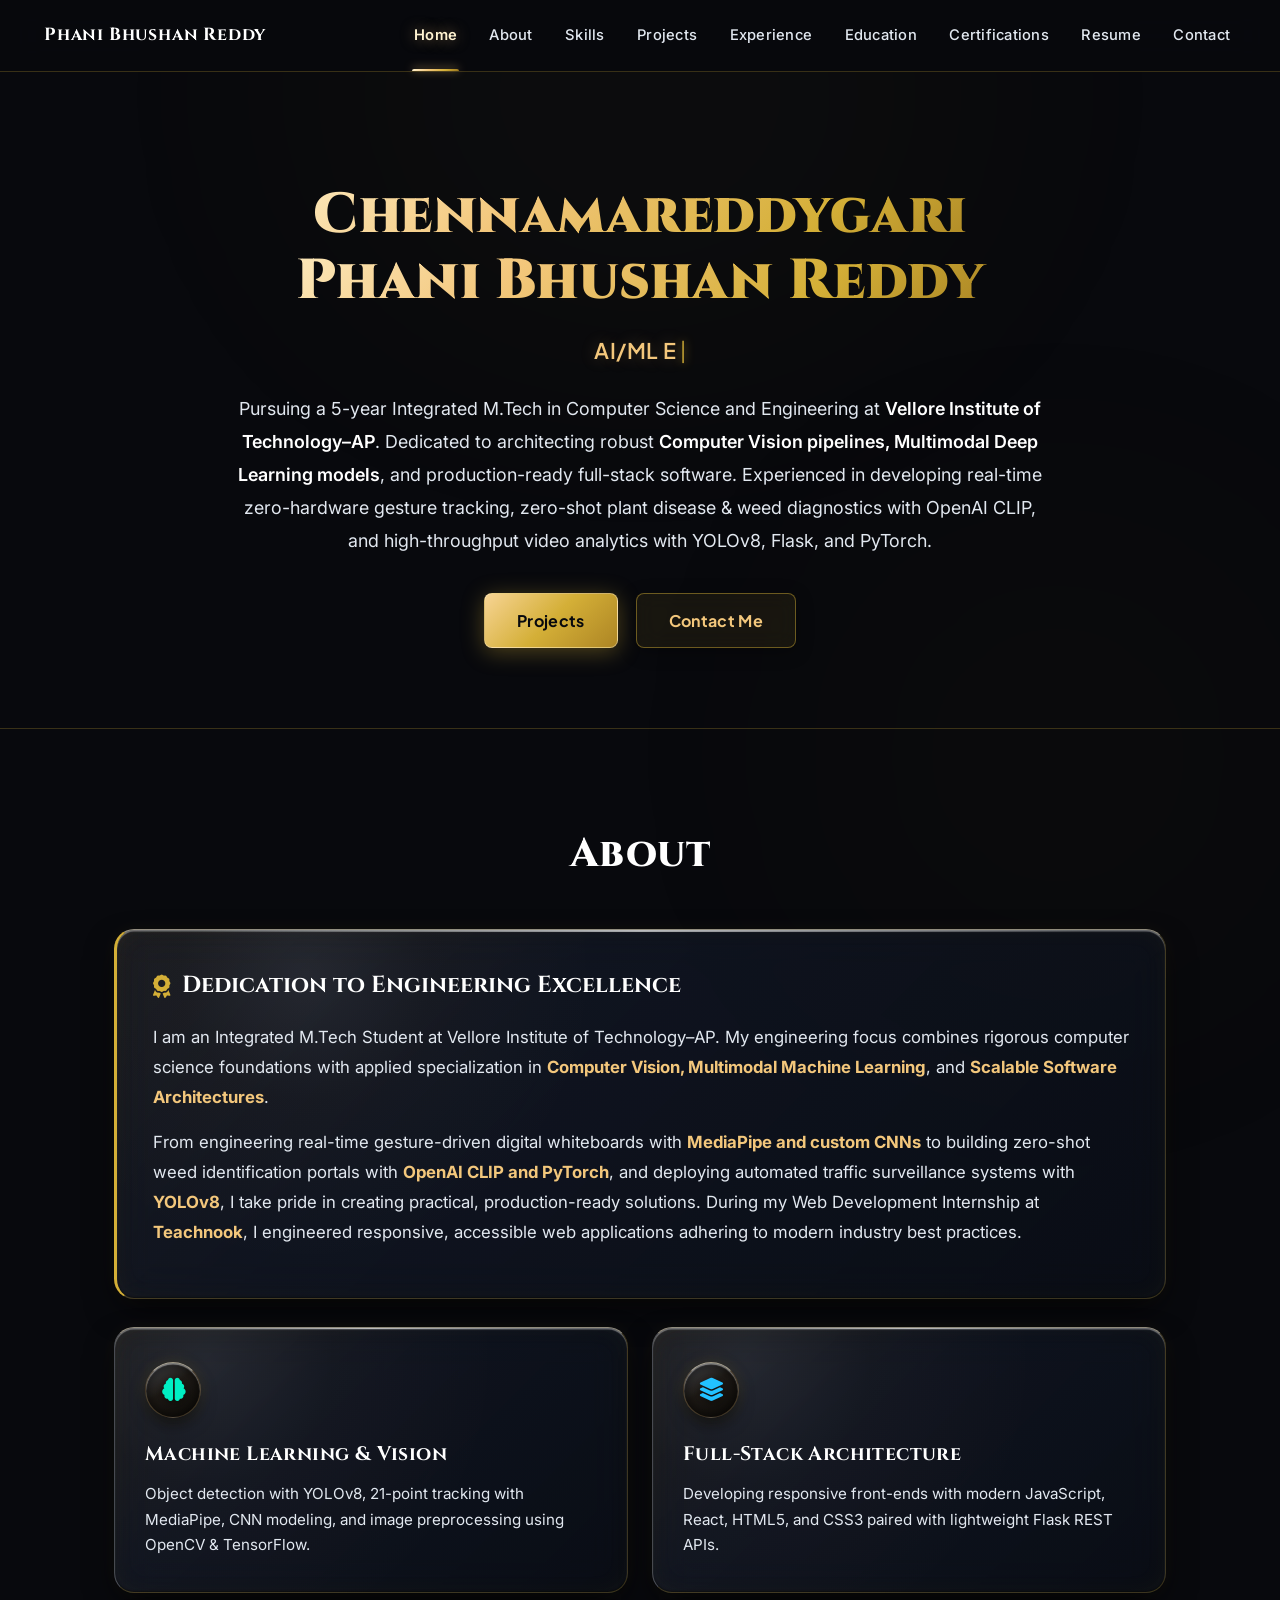
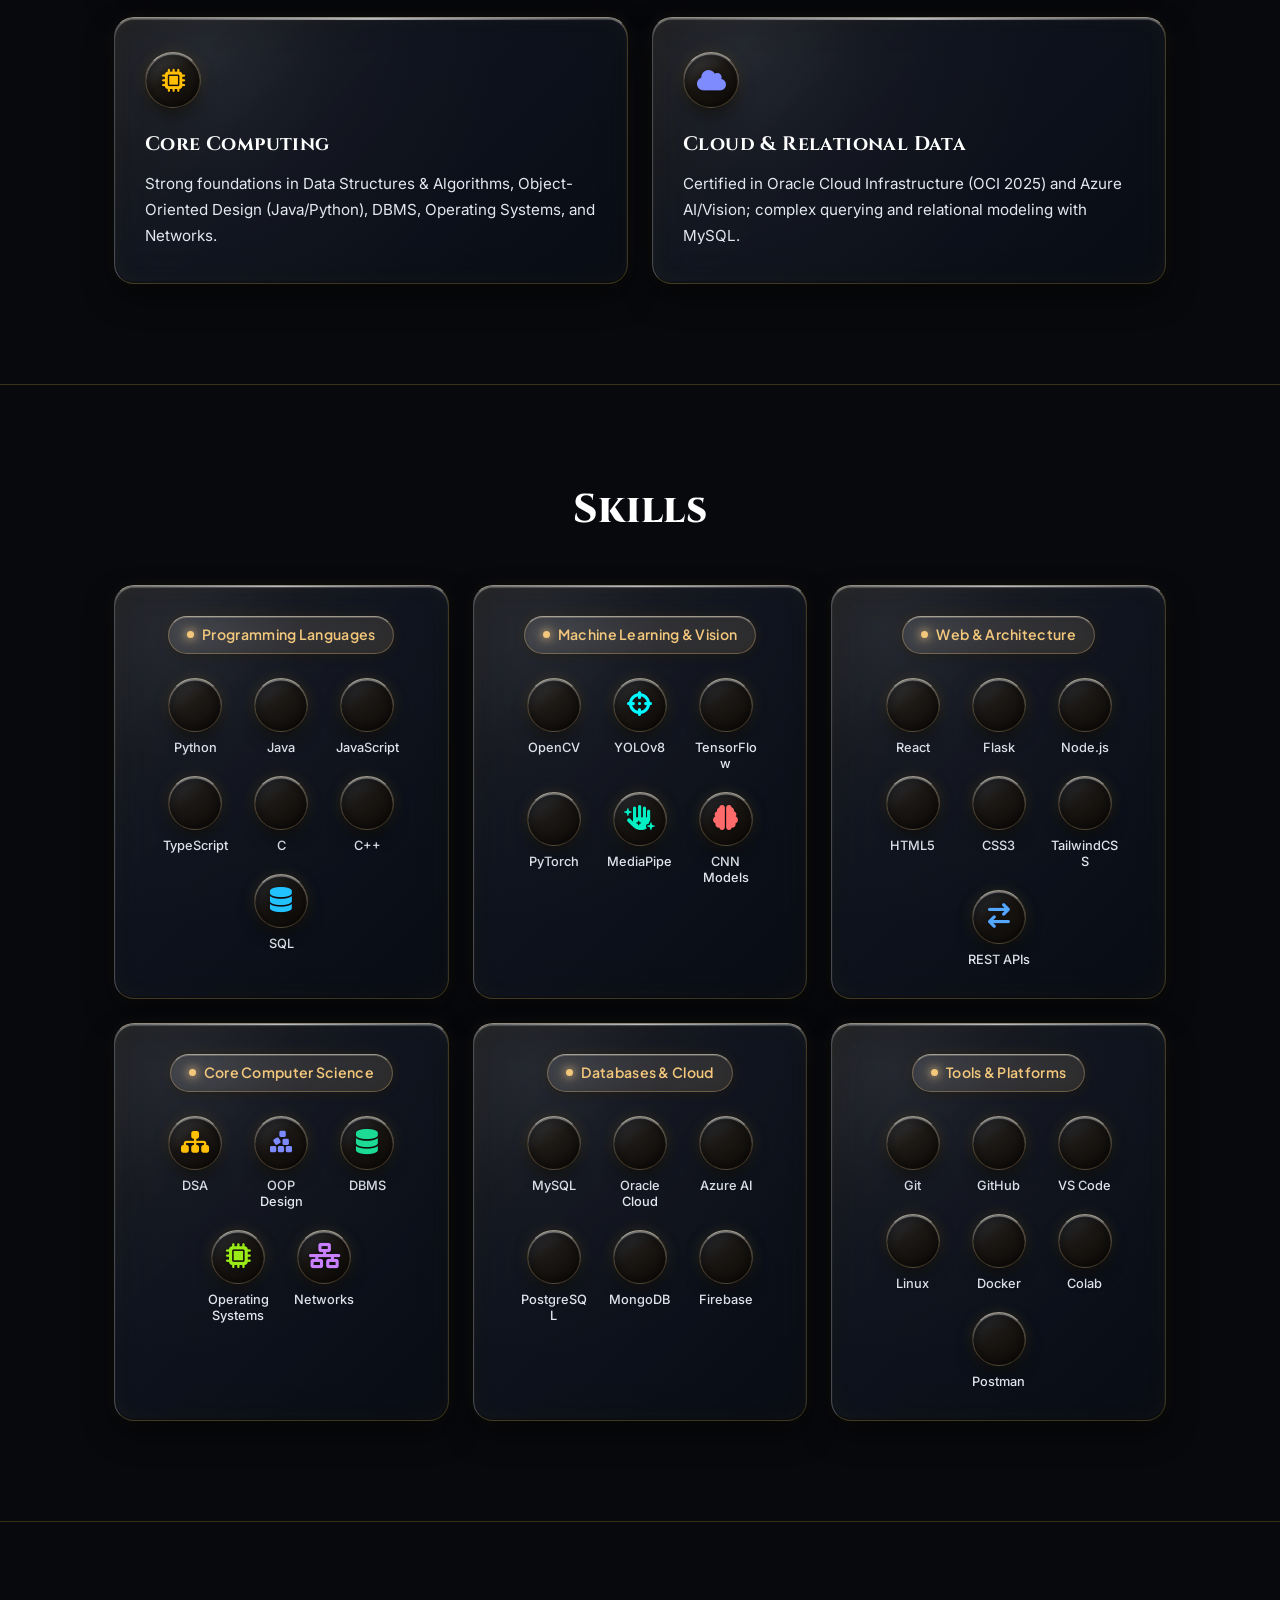
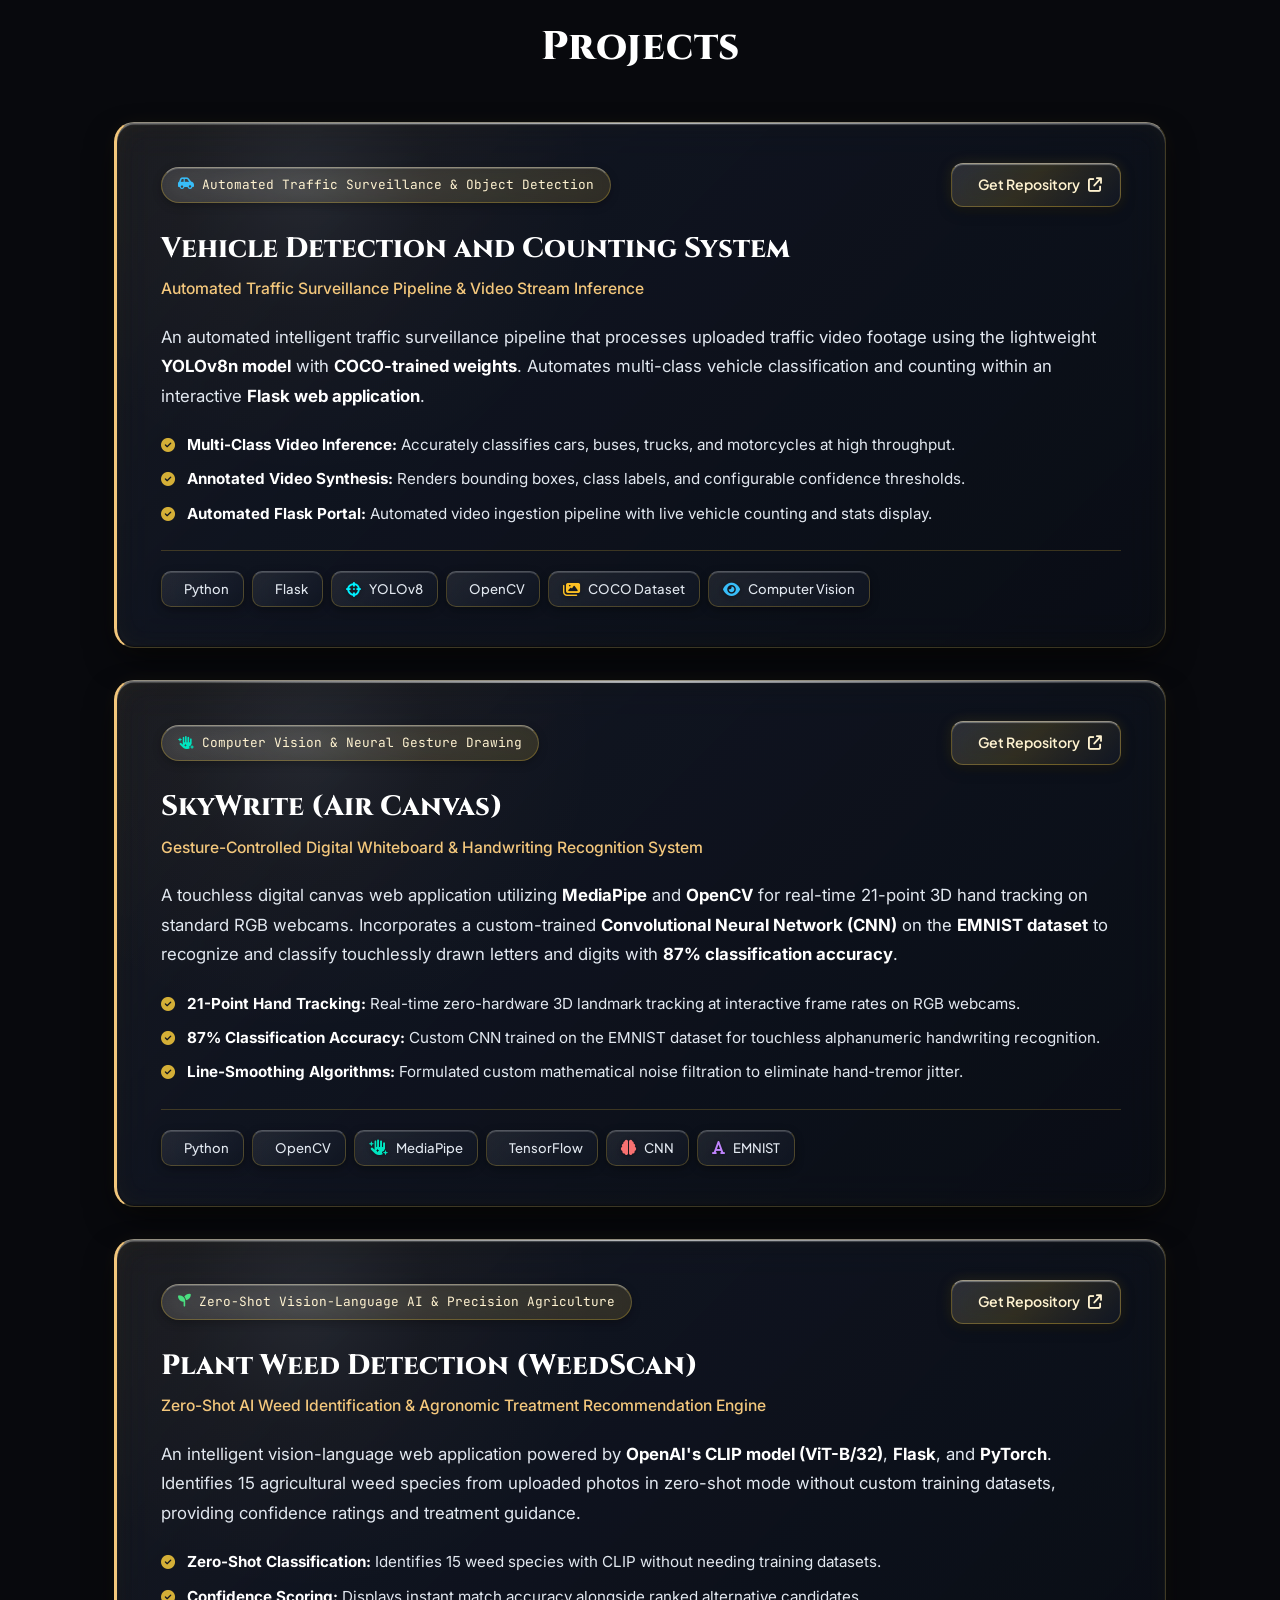
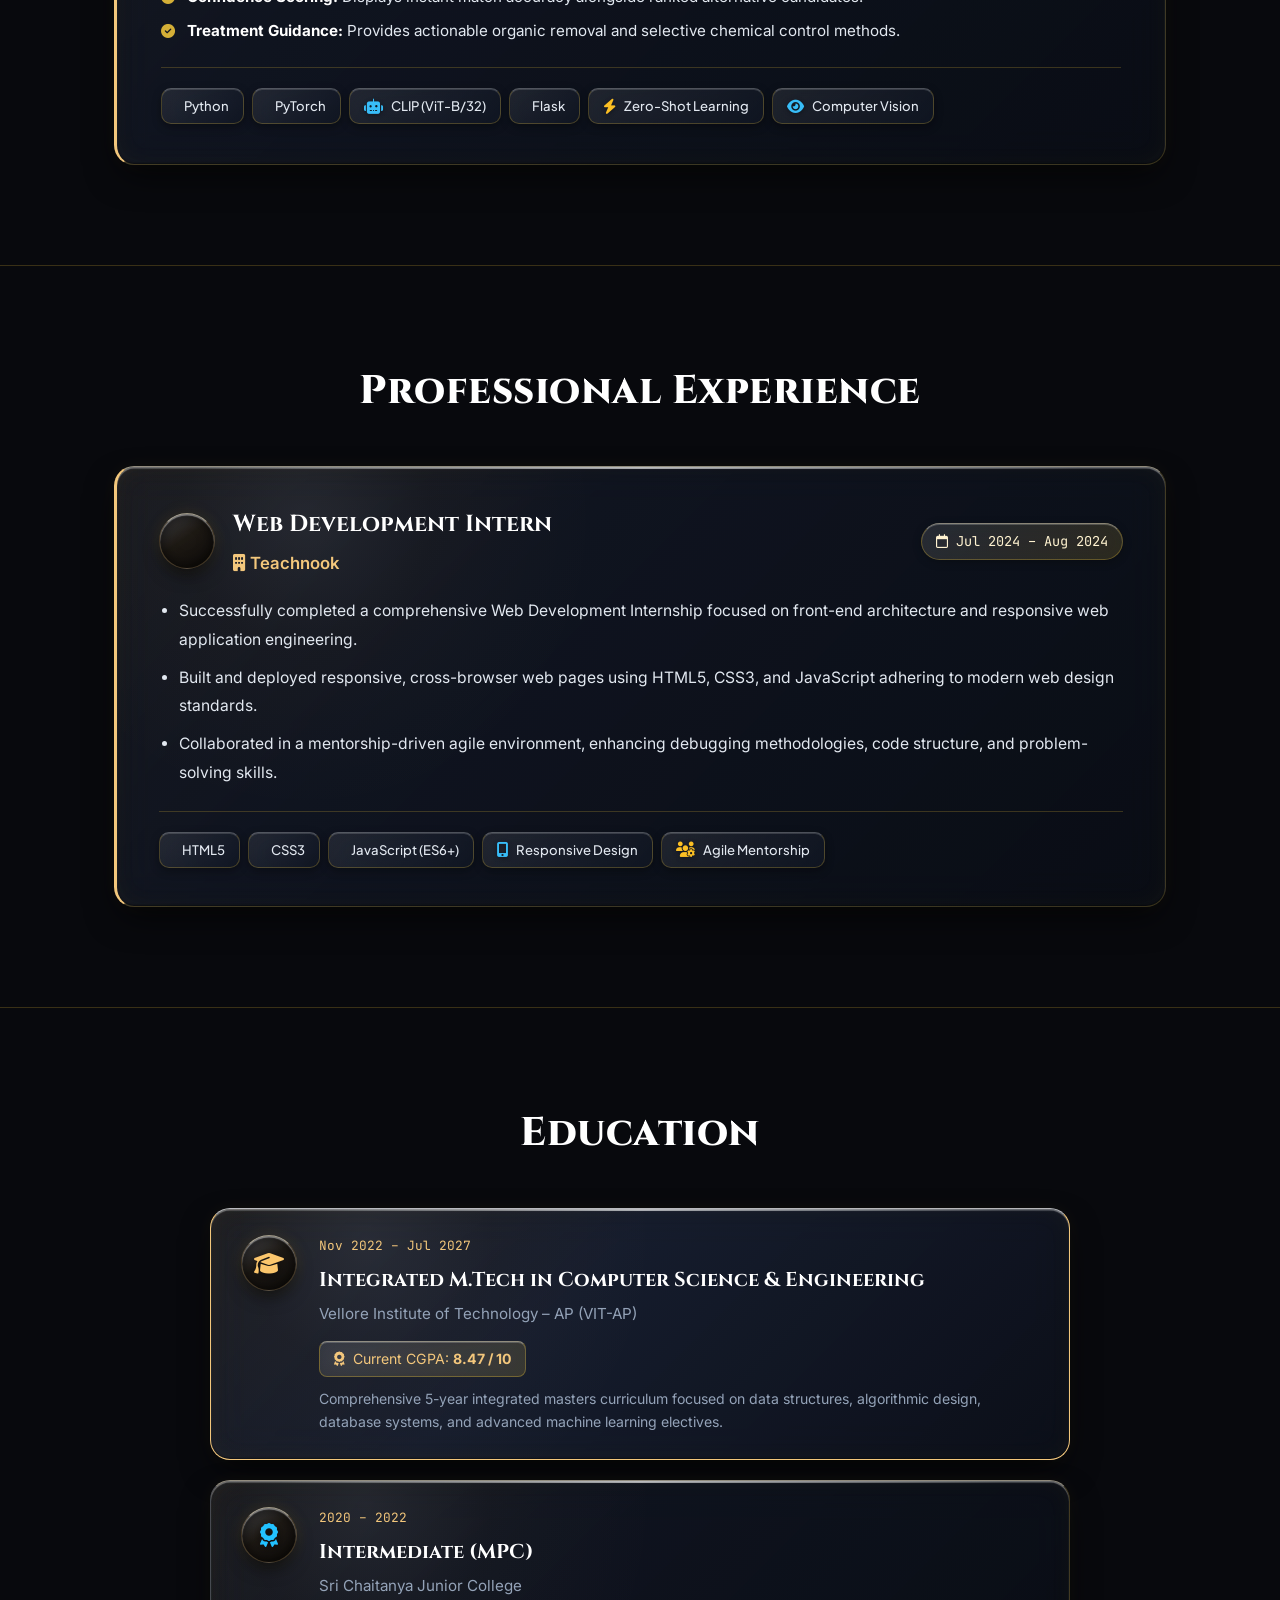
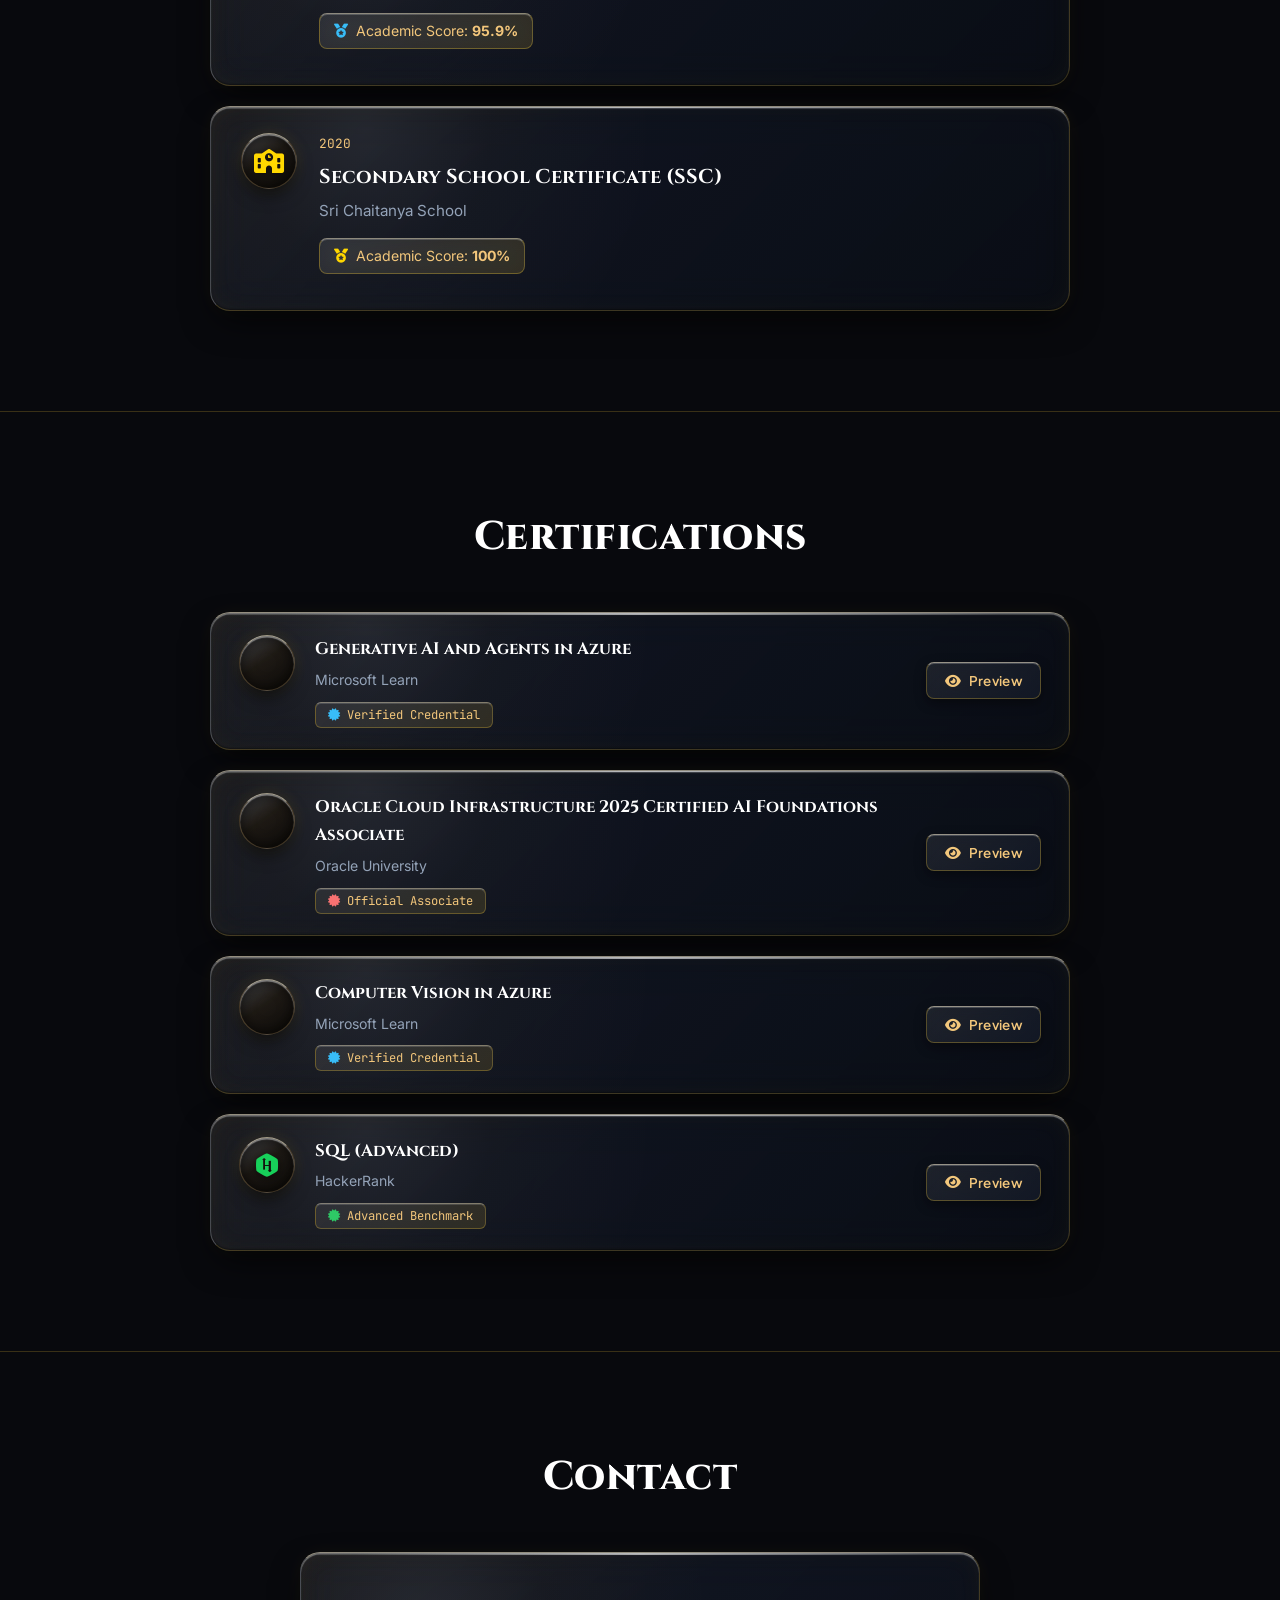
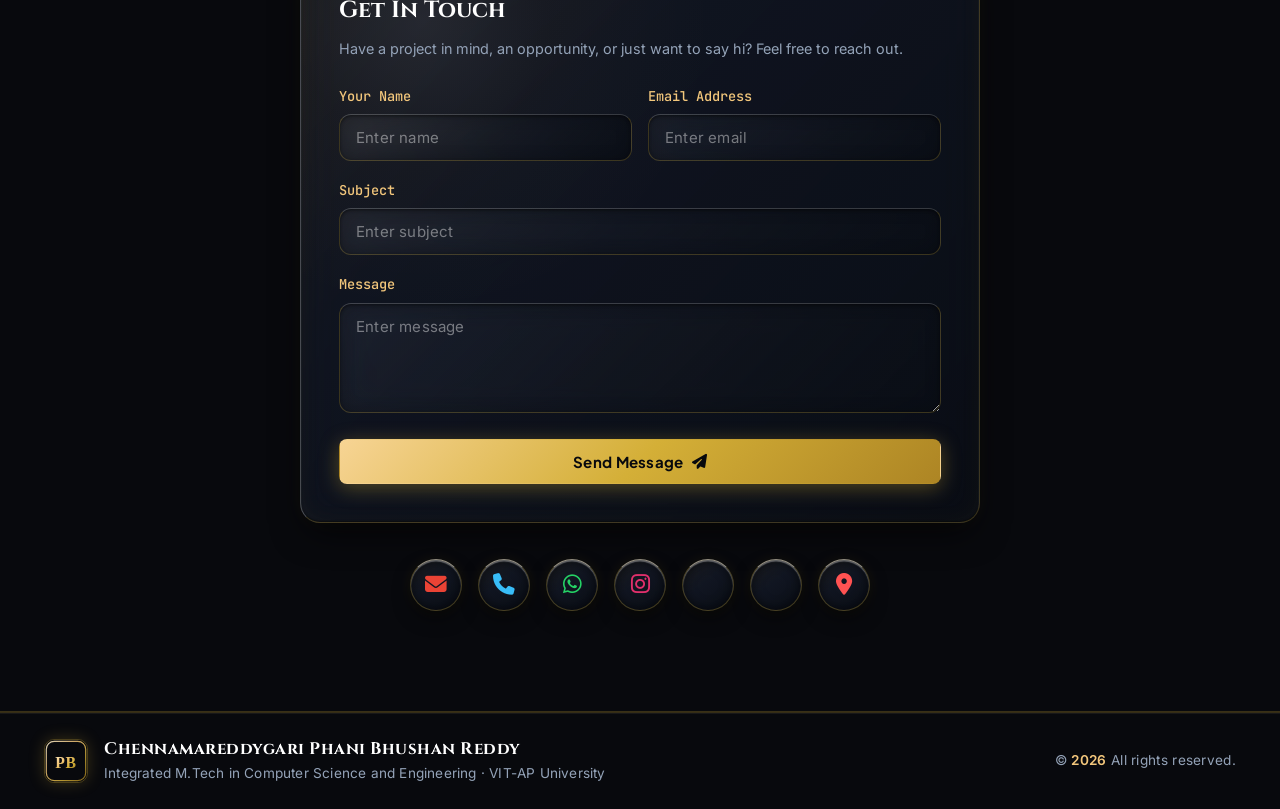
==== index.html @ e284ba4c "perf & polish: streamline Apple liquid glass architecture, instant retina resume preview, and univer" ====
<!DOCTYPE html>
<html lang="en">
<head>
  <meta charset="UTF-8" />
  <meta name="viewport" content="width=device-width, initial-scale=1.0, viewport-fit=cover" />
  <title>Chennamareddygari Phani Bhushan Reddy | Software Engineering & Computer Vision</title>
  <meta name="description" content="Official Portfolio of Chennamareddygari Phani Bhushan Reddy — Integrated M.Tech Computer Science and Engineering Student at VIT-AP University. Specializing in Computer Vision, Machine Learning, and Scalable Systems." />
  <meta name="author" content="Chennamareddygari Phani Bhushan Reddy" />

  <link rel="icon" type="image/svg+xml" href="assets/favicon.svg" />

  <!-- Fast Preconnections & Optimized Executive Typography -->
  <link rel="preconnect" href="https://fonts.googleapis.com" />
  <link rel="preconnect" href="https://fonts.gstatic.com" crossorigin />
  <link rel="preconnect" href="https://cdnjs.cloudflare.com" crossorigin />
  <link rel="preconnect" href="https://cdn.jsdelivr.net" crossorigin />
  <link href="https://fonts.googleapis.com/css2?family=Cinzel:wght@700;800;900&family=Inter:wght@400;500;600&family=JetBrains+Mono:wght@400;500;600&family=Plus+Jakarta+Sans:wght@500;600;700&display=swap" rel="stylesheet" />

  <link rel="stylesheet" href="https://cdnjs.cloudflare.com/ajax/libs/font-awesome/6.5.1/css/all.min.css" />
  <link rel="stylesheet" type="text/css" href="https://cdn.jsdelivr.net/gh/devicons/devicon@latest/devicon.min.css" />
  <link rel="stylesheet" href="style.css?v=9.0" />
</head>
<body>

  <!-- Static Soft Ambient Lighting -->
  <div class="ambient-glow-gold glow-top"></div>
  <div class="ambient-glow-gold glow-mid"></div>

  <!-- Cursor Interactive FX System (Single-Click, Double-Click, Right-Click) -->
  <div class="cursor-effects-container" id="cursorEffectsContainer" aria-hidden="true"></div>

  <!-- Luxury Right-Click Quick Navigation Menu -->
  <div class="luxury-context-menu" id="luxuryContextMenu" aria-hidden="true">
    <div class="ctx-list">
      <button class="ctx-item" data-action="resume">View Resume</button>
      <button class="ctx-item" data-action="projects">Projects</button>
      <button class="ctx-item" data-action="contact">Get in Touch</button>
      <button class="ctx-item" data-action="email">Copy Email</button>
      <div class="ctx-divider"></div>
      <button class="ctx-item" data-action="github">GitHub Profile</button>
      <button class="ctx-item" data-action="linkedin">LinkedIn Profile</button>
      <div class="ctx-divider"></div>
      <button class="ctx-item" data-action="top">Back to Top</button>
    </div>
  </div>

  <!-- Mobile Navigation Backdrop Overlay -->
  <div class="nav-drawer-backdrop" id="nav-backdrop"></div>

  <!-- NAVIGATION -->
  <header class="navbar" id="navbar">
    <div class="nav-container">
      <a href="#hero" class="brand-crest">
        <span class="crest-name">Phani Bhushan Reddy</span>
      </a>

      <nav class="nav-menu" id="nav-menu" aria-label="Main Navigation">
        <div class="nav-items-wrapper">
          <a href="#hero" class="nav-item active">
            <i class="fa-solid fa-house-chimney nav-icon"></i>
            <span class="nav-label">Home</span>
          </a>
          <a href="#about" class="nav-item">
            <i class="fa-solid fa-user-tie nav-icon"></i>
            <span class="nav-label">About</span>
          </a>
          <a href="#skills" class="nav-item">
            <i class="fa-solid fa-microchip nav-icon"></i>
            <span class="nav-label">Skills</span>
          </a>
          <a href="#projects" class="nav-item">
            <i class="fa-solid fa-laptop-code nav-icon"></i>
            <span class="nav-label">Projects</span>
          </a>
          <a href="#experience" class="nav-item">
            <i class="fa-solid fa-briefcase nav-icon"></i>
            <span class="nav-label">Experience</span>
          </a>
          <a href="#education" class="nav-item">
            <i class="fa-solid fa-graduation-cap nav-icon"></i>
            <span class="nav-label">Education</span>
          </a>
          <a href="#certifications" class="nav-item">
            <i class="fa-solid fa-award nav-icon"></i>
            <span class="nav-label">Certifications</span>
          </a>
          <a href="javascript:void(0)" onclick="openResumeModal()" class="nav-item">
            <i class="fa-solid fa-file-pdf nav-icon"></i>
            <span class="nav-label">Resume</span>
          </a>
          <a href="#contact" class="nav-item">
            <i class="fa-solid fa-paper-plane nav-icon"></i>
            <span class="nav-label">Contact</span>
          </a>
        </div>
      </nav>

      <div class="nav-actions">
        <button class="mobile-toggle" id="mobile-toggle" aria-label="Toggle Navigation">
          <span></span>
          <span></span>
          <span></span>
        </button>
      </div>
    </div>
  </header>

  <main>
    <!-- HERO SECTION -->
    <section id="hero" class="hero-section">
      <div class="container hero-content">

        <h1 class="hero-title">
          <span class="name-line">Chennamareddygari</span>
          <span class="name-line">Phani Bhushan Reddy</span>
        </h1>

        <p class="hero-executive-title" aria-label="Full Stack Developer, AI/ML Engineer, Software Developer, Computer Vision Specialist">
          <span class="typewriter-text" id="typewriterText">Full Stack Developer</span><span class="typewriter-cursor" aria-hidden="true">|</span>
        </p>

        <p class="hero-narrative">
          Pursuing a 5-year Integrated M.Tech in Computer Science and Engineering at <strong>Vellore Institute of Technology–AP</strong>. Dedicated to architecting robust <strong>Computer Vision pipelines, Multimodal Deep Learning models</strong>, and production-ready full-stack software. Experienced in developing real-time zero-hardware gesture tracking, zero-shot plant disease & weed diagnostics with OpenAI CLIP, and high-throughput video analytics with YOLOv8, Flask, and PyTorch.
        </p>

        <div class="hero-action-buttons">
          <a href="#projects" class="btn hero-cta-btn btn-gold">Projects</a>
          <a href="#contact" class="btn hero-cta-btn btn-gold-outline">Contact Me</a>
        </div>

      </div>
    </section>

    <!-- ABOUT SECTION -->
    <section id="about" class="section">
      <div class="container">
        
        <div class="section-heading-group">
          <h2 class="section-main-title">About</h2>
        </div>

        <div class="about-grid-layout">
          <div class="about-lead-card luxury-card">
            <h3 class="card-inner-title"><i class="fa-solid fa-award" style="color: var(--gold-primary);"></i> Dedication to Engineering Excellence</h3>
            <p class="about-paragraph">
              I am an Integrated M.Tech Student at Vellore Institute of Technology–AP. My engineering focus combines rigorous computer science foundations with applied specialization in <strong>Computer Vision, Multimodal Machine Learning</strong>, and <strong>Scalable Software Architectures</strong>.
            </p>
            <p class="about-paragraph">
              From engineering real-time gesture-driven digital whiteboards with <strong>MediaPipe and custom CNNs</strong> to building zero-shot weed identification portals with <strong>OpenAI CLIP and PyTorch</strong>, and deploying automated traffic surveillance systems with <strong>YOLOv8</strong>, I take pride in creating practical, production-ready solutions. During my Web Development Internship at <strong>Teachnook</strong>, I engineered responsive, accessible web applications adhering to modern industry best practices.
            </p>
          </div>

          <div class="capabilities-quad-grid">
            <div class="cap-box luxury-card">
              <div class="cap-icon-gold"><i class="fa-solid fa-brain" style="color: #00e5c0;"></i></div>
              <h4>Machine Learning & Vision</h4>
              <p>Object detection with YOLOv8, 21-point tracking with MediaPipe, CNN modeling, and image preprocessing using OpenCV & TensorFlow.</p>
            </div>

            <div class="cap-box luxury-card">
              <div class="cap-icon-gold"><i class="fa-solid fa-layer-group" style="color: #38bdf8;"></i></div>
              <h4>Full-Stack Architecture</h4>
              <p>Developing responsive front-ends with modern JavaScript, React, HTML5, and CSS3 paired with lightweight Flask REST APIs.</p>
            </div>

            <div class="cap-box luxury-card">
              <div class="cap-icon-gold"><i class="fa-solid fa-microchip" style="color: #fbbf24;"></i></div>
              <h4>Core Computing</h4>
              <p>Strong foundations in Data Structures & Algorithms, Object-Oriented Design (Java/Python), DBMS, Operating Systems, and Networks.</p>
            </div>

            <div class="cap-box luxury-card">
              <div class="cap-icon-gold"><i class="fa-solid fa-cloud" style="color: #818cf8;"></i></div>
              <h4>Cloud & Relational Data</h4>
              <p>Certified in Oracle Cloud Infrastructure (OCI 2025) and Azure AI/Vision; complex querying and relational modeling with MySQL.</p>
            </div>
          </div>
        </div>

      </div>
    </section>

    <!-- TECHNICAL ARSENAL / SKILLS -->
    <section id="skills" class="section">
      <div class="container">
        
        <div class="section-heading-group">
          <h2 class="section-main-title">Skills</h2>
        </div>

        <div class="arsenal-grid">
          
          <!-- CATEGORY 1: Programming Languages -->
          <div class="arsenal-card luxury-card">
            <div class="arsenal-category-pill">
              <span class="category-status-dot"></span>
              <span>Programming Languages</span>
            </div>
            <div class="skills-bubble-grid">
              <div class="skill-disc-item">
                <div class="skill-icon-bubble">
                  <i class="devicon-python-plain colored"></i>
                </div>
                <span class="skill-label">Python</span>
              </div>
              <div class="skill-disc-item">
                <div class="skill-icon-bubble">
                  <i class="devicon-java-plain colored"></i>
                </div>
                <span class="skill-label">Java</span>
              </div>
              <div class="skill-disc-item">
                <div class="skill-icon-bubble">
                  <i class="devicon-javascript-plain colored"></i>
                </div>
                <span class="skill-label">JavaScript</span>
              </div>
              <div class="skill-disc-item">
                <div class="skill-icon-bubble">
                  <i class="devicon-typescript-plain colored"></i>
                </div>
                <span class="skill-label">TypeScript</span>
              </div>
              <div class="skill-disc-item">
                <div class="skill-icon-bubble">
                  <i class="devicon-c-plain colored"></i>
                </div>
                <span class="skill-label">C</span>
              </div>
              <div class="skill-disc-item">
                <div class="skill-icon-bubble">
                  <i class="devicon-cplusplus-plain colored"></i>
                </div>
                <span class="skill-label">C++</span>
              </div>
              <div class="skill-disc-item">
                <div class="skill-icon-bubble">
                  <i class="fa-solid fa-database" style="color: #38bdf8;"></i>
                </div>
                <span class="skill-label">SQL</span>
              </div>
            </div>
          </div>

          <!-- CATEGORY 2: Machine Learning & Vision -->
          <div class="arsenal-card luxury-card">
            <div class="arsenal-category-pill">
              <span class="category-status-dot"></span>
              <span>Machine Learning & Vision</span>
            </div>
            <div class="skills-bubble-grid">
              <div class="skill-disc-item">
                <div class="skill-icon-bubble">
                  <i class="devicon-opencv-plain colored"></i>
                </div>
                <span class="skill-label">OpenCV</span>
              </div>
              <div class="skill-disc-item">
                <div class="skill-icon-bubble">
                  <i class="fa-solid fa-crosshairs" style="color: #00f0ff;"></i>
                </div>
                <span class="skill-label">YOLOv8</span>
              </div>
              <div class="skill-disc-item">
                <div class="skill-icon-bubble">
                  <i class="devicon-tensorflow-original colored"></i>
                </div>
                <span class="skill-label">TensorFlow</span>
              </div>
              <div class="skill-disc-item">
                <div class="skill-icon-bubble">
                  <i class="devicon-pytorch-original colored"></i>
                </div>
                <span class="skill-label">PyTorch</span>
              </div>
              <div class="skill-disc-item">
                <div class="skill-icon-bubble">
                  <i class="fa-solid fa-hand-sparkles" style="color: #00e5c0;"></i>
                </div>
                <span class="skill-label">MediaPipe</span>
              </div>
              <div class="skill-disc-item">
                <div class="skill-icon-bubble">
                  <i class="fa-solid fa-brain" style="color: #f87171;"></i>
                </div>
                <span class="skill-label">CNN Models</span>
              </div>
            </div>
          </div>

          <!-- CATEGORY 3: Web & Architecture -->
          <div class="arsenal-card luxury-card">
            <div class="arsenal-category-pill">
              <span class="category-status-dot"></span>
              <span>Web & Architecture</span>
            </div>
            <div class="skills-bubble-grid">
              <div class="skill-disc-item">
                <div class="skill-icon-bubble">
                  <i class="devicon-react-original colored"></i>
                </div>
                <span class="skill-label">React</span>
              </div>
              <div class="skill-disc-item">
                <div class="skill-icon-bubble">
                  <i class="devicon-flask-original colored"></i>
                </div>
                <span class="skill-label">Flask</span>
              </div>
              <div class="skill-disc-item">
                <div class="skill-icon-bubble">
                  <i class="devicon-nodejs-plain colored"></i>
                </div>
                <span class="skill-label">Node.js</span>
              </div>
              <div class="skill-disc-item">
                <div class="skill-icon-bubble">
                  <i class="devicon-html5-plain colored"></i>
                </div>
                <span class="skill-label">HTML5</span>
              </div>
              <div class="skill-disc-item">
                <div class="skill-icon-bubble">
                  <i class="devicon-css3-plain colored"></i>
                </div>
                <span class="skill-label">CSS3</span>
              </div>
              <div class="skill-disc-item">
                <div class="skill-icon-bubble">
                  <i class="devicon-tailwindcss-plain colored"></i>
                </div>
                <span class="skill-label">TailwindCSS</span>
              </div>
              <div class="skill-disc-item">
                <div class="skill-icon-bubble">
                  <i class="fa-solid fa-arrow-right-arrow-left" style="color: #60a5fa;"></i>
                </div>
                <span class="skill-label">REST APIs</span>
              </div>
            </div>
          </div>

          <!-- CATEGORY 4: Core Computer Science -->
          <div class="arsenal-card luxury-card">
            <div class="arsenal-category-pill">
              <span class="category-status-dot"></span>
              <span>Core Computer Science</span>
            </div>
            <div class="skills-bubble-grid">
              <div class="skill-disc-item">
                <div class="skill-icon-bubble">
                  <i class="fa-solid fa-sitemap" style="color: #fbbf24;"></i>
                </div>
                <span class="skill-label">DSA</span>
              </div>
              <div class="skill-disc-item">
                <div class="skill-icon-bubble">
                  <i class="fa-solid fa-cubes-stacked" style="color: #818cf8;"></i>
                </div>
                <span class="skill-label">OOP Design</span>
              </div>
              <div class="skill-disc-item">
                <div class="skill-icon-bubble">
                  <i class="fa-solid fa-database" style="color: #34d399;"></i>
                </div>
                <span class="skill-label">DBMS</span>
              </div>
              <div class="skill-disc-item">
                <div class="skill-icon-bubble">
                  <i class="fa-solid fa-microchip" style="color: #a3e635;"></i>
                </div>
                <span class="skill-label">Operating Systems</span>
              </div>
              <div class="skill-disc-item">
                <div class="skill-icon-bubble">
                  <i class="fa-solid fa-network-wired" style="color: #c084fc;"></i>
                </div>
                <span class="skill-label">Networks</span>
              </div>
            </div>
          </div>

          <!-- CATEGORY 5: Databases & Cloud Infrastructure -->
          <div class="arsenal-card luxury-card">
            <div class="arsenal-category-pill">
              <span class="category-status-dot"></span>
              <span>Databases & Cloud</span>
            </div>
            <div class="skills-bubble-grid">
              <div class="skill-disc-item">
                <div class="skill-icon-bubble">
                  <i class="devicon-mysql-plain colored"></i>
                </div>
                <span class="skill-label">MySQL</span>
              </div>
              <div class="skill-disc-item">
                <div class="skill-icon-bubble">
                  <i class="devicon-oracle-original colored"></i>
                </div>
                <span class="skill-label">Oracle Cloud</span>
              </div>
              <div class="skill-disc-item">
                <div class="skill-icon-bubble">
                  <i class="devicon-azure-plain colored"></i>
                </div>
                <span class="skill-label">Azure AI</span>
              </div>
              <div class="skill-disc-item">
                <div class="skill-icon-bubble">
                  <i class="devicon-postgresql-plain colored"></i>
                </div>
                <span class="skill-label">PostgreSQL</span>
              </div>
              <div class="skill-disc-item">
                <div class="skill-icon-bubble">
                  <i class="devicon-mongodb-plain colored"></i>
                </div>
                <span class="skill-label">MongoDB</span>
              </div>
              <div class="skill-disc-item">
                <div class="skill-icon-bubble">
                  <i class="devicon-firebase-plain colored"></i>
                </div>
                <span class="skill-label">Firebase</span>
              </div>
            </div>
          </div>

          <!-- CATEGORY 6: Developer Tools & Platforms -->
          <div class="arsenal-card luxury-card">
            <div class="arsenal-category-pill">
              <span class="category-status-dot"></span>
              <span>Tools & Platforms</span>
            </div>
            <div class="skills-bubble-grid">
              <div class="skill-disc-item">
                <div class="skill-icon-bubble">
                  <i class="devicon-git-plain colored"></i>
                </div>
                <span class="skill-label">Git</span>
              </div>
              <div class="skill-disc-item">
                <div class="skill-icon-bubble">
                  <i class="devicon-github-original" style="color: #ffffff;"></i>
                </div>
                <span class="skill-label">GitHub</span>
              </div>
              <div class="skill-disc-item">
                <div class="skill-icon-bubble">
                  <i class="devicon-vscode-plain colored"></i>
                </div>
                <span class="skill-label">VS Code</span>
              </div>
              <div class="skill-disc-item">
                <div class="skill-icon-bubble">
                  <i class="devicon-linux-plain colored"></i>
                </div>
                <span class="skill-label">Linux</span>
              </div>
              <div class="skill-disc-item">
                <div class="skill-icon-bubble">
                  <i class="devicon-docker-plain colored"></i>
                </div>
                <span class="skill-label">Docker</span>
              </div>
              <div class="skill-disc-item">
                <div class="skill-icon-bubble">
                  <i class="devicon-googlecolab-plain colored"></i>
                </div>
                <span class="skill-label">Colab</span>
              </div>
              <div class="skill-disc-item">
                <div class="skill-icon-bubble">
                  <i class="devicon-postman-plain colored"></i>
                </div>
                <span class="skill-label">Postman</span>
              </div>
            </div>
          </div>

        </div>
      </div>
    </section>

    <!-- SELECTED WORKS / PROJECTS -->
    <section id="projects" class="section">
      <div class="container">
        
        <div class="section-heading-group">
          <h2 class="section-main-title">Projects</h2>
        </div>

        <div class="projects-vertical-stack">
          
          <!-- PROJECT 1: Vehicle Detection & Counting -->
          <article class="project-showcase-card luxury-card">
            <div class="project-top-meta">
              <span class="project-gold-badge">
                <i class="fa-solid fa-car-side" style="color: #38bdf8;"></i> Automated Traffic Surveillance & Object Detection
              </span>
              <a href="https://github.com/Phani424302/Vehicle-Detection-And-Count" target="_blank" rel="noopener noreferrer" class="gold-source-btn" title="Get Vehicle Detection Repository on GitHub">
                <i class="devicon-github-original" style="color: #ffffff;"></i>
                <span>Get Repository</span>
                <i class="fa-solid fa-arrow-up-right-from-square"></i>
              </a>
            </div>

            <h3 class="project-headline">Vehicle Detection and Counting System</h3>
            <p class="project-subheadline">Automated Traffic Surveillance Pipeline & Video Stream Inference</p>

            <p class="project-body-text">
              An automated intelligent traffic surveillance pipeline that processes uploaded traffic video footage using the lightweight <strong>YOLOv8n model</strong> with <strong>COCO-trained weights</strong>. Automates multi-class vehicle classification and counting within an interactive <strong>Flask web application</strong>.
            </p>

            <div class="project-highlights-grid">
              <div class="highlight-item">
                <i class="fa-solid fa-circle-check"></i>
                <span><strong>Multi-Class Video Inference:</strong> Accurately classifies cars, buses, trucks, and motorcycles at high throughput.</span>
              </div>
              <div class="highlight-item">
                <i class="fa-solid fa-circle-check"></i>
                <span><strong>Annotated Video Synthesis:</strong> Renders bounding boxes, class labels, and configurable confidence thresholds.</span>
              </div>
              <div class="highlight-item">
                <i class="fa-solid fa-circle-check"></i>
                <span><strong>Automated Flask Portal:</strong> Automated video ingestion pipeline with live vehicle counting and stats display.</span>
              </div>
            </div>

            <div class="project-stack-pills">
              <span class="gold-pill"><i class="devicon-python-plain colored"></i> Python</span>
              <span class="gold-pill"><i class="devicon-flask-original colored"></i> Flask</span>
              <span class="gold-pill"><i class="fa-solid fa-crosshairs" style="color: #00f0ff;"></i> YOLOv8</span>
              <span class="gold-pill"><i class="devicon-opencv-plain colored"></i> OpenCV</span>
              <span class="gold-pill"><i class="fa-solid fa-images" style="color: #fbbf24;"></i> COCO Dataset</span>
              <span class="gold-pill"><i class="fa-solid fa-eye" style="color: #38bdf8;"></i> Computer Vision</span>
            </div>
          </article>

          <!-- PROJECT 2: SkyWrite (Air Canvas) -->
          <article class="project-showcase-card luxury-card">
            <div class="project-top-meta">
              <span class="project-gold-badge">
                <i class="fa-solid fa-hand-sparkles" style="color: #00e5c0;"></i> Computer Vision & Neural Gesture Drawing
              </span>
              <a href="https://github.com/Phani424302/Sky-write" target="_blank" rel="noopener noreferrer" class="gold-source-btn" title="Get Sky-write Repository on GitHub">
                <i class="devicon-github-original" style="color: #ffffff;"></i>
                <span>Get Repository</span>
                <i class="fa-solid fa-arrow-up-right-from-square"></i>
              </a>
            </div>

            <h3 class="project-headline">SkyWrite (Air Canvas)</h3>
            <p class="project-subheadline">Gesture-Controlled Digital Whiteboard & Handwriting Recognition System</p>

            <p class="project-body-text">
              A touchless digital canvas web application utilizing <strong>MediaPipe</strong> and <strong>OpenCV</strong> for real-time 21-point 3D hand tracking on standard RGB webcams. Incorporates a custom-trained <strong>Convolutional Neural Network (CNN)</strong> on the <strong>EMNIST dataset</strong> to recognize and classify touchlessly drawn letters and digits with <strong>87% classification accuracy</strong>.
            </p>

            <div class="project-highlights-grid">
              <div class="highlight-item">
                <i class="fa-solid fa-circle-check"></i>
                <span><strong>21-Point Hand Tracking:</strong> Real-time zero-hardware 3D landmark tracking at interactive frame rates on RGB webcams.</span>
              </div>
              <div class="highlight-item">
                <i class="fa-solid fa-circle-check"></i>
                <span><strong>87% Classification Accuracy:</strong> Custom CNN trained on the EMNIST dataset for touchless alphanumeric handwriting recognition.</span>
              </div>
              <div class="highlight-item">
                <i class="fa-solid fa-circle-check"></i>
                <span><strong>Line-Smoothing Algorithms:</strong> Formulated custom mathematical noise filtration to eliminate hand-tremor jitter.</span>
              </div>
            </div>

            <div class="project-stack-pills">
              <span class="gold-pill"><i class="devicon-python-plain colored"></i> Python</span>
              <span class="gold-pill"><i class="devicon-opencv-plain colored"></i> OpenCV</span>
              <span class="gold-pill"><i class="fa-solid fa-hand-sparkles" style="color: #00e5c0;"></i> MediaPipe</span>
              <span class="gold-pill"><i class="devicon-tensorflow-original colored"></i> TensorFlow</span>
              <span class="gold-pill"><i class="fa-solid fa-brain" style="color: #f87171;"></i> CNN</span>
              <span class="gold-pill"><i class="fa-solid fa-font" style="color: #c084fc;"></i> EMNIST</span>
            </div>
          </article>

          <!-- PROJECT 3: Plant Weed Detection (WeedScan) -->
          <article class="project-showcase-card luxury-card">
            <div class="project-top-meta">
              <span class="project-gold-badge">
                <i class="fa-solid fa-seedling" style="color: #4ade80;"></i> Zero-Shot Vision-Language AI & Precision Agriculture
              </span>
              <a href="https://github.com/Phani424302/Plant-Weed-Detection" target="_blank" rel="noopener noreferrer" class="gold-source-btn" title="Get Plant Weed Detection Repository on GitHub">
                <i class="devicon-github-original" style="color: #ffffff;"></i>
                <span>Get Repository</span>
                <i class="fa-solid fa-arrow-up-right-from-square"></i>
              </a>
            </div>

            <h3 class="project-headline">Plant Weed Detection (WeedScan)</h3>
            <p class="project-subheadline">Zero-Shot AI Weed Identification & Agronomic Treatment Recommendation Engine</p>

            <p class="project-body-text">
              An intelligent vision-language web application powered by <strong>OpenAI's CLIP model (ViT-B/32)</strong>, <strong>Flask</strong>, and <strong>PyTorch</strong>. Identifies 15 agricultural weed species from uploaded photos in zero-shot mode without custom training datasets, providing confidence ratings and treatment guidance.
            </p>

            <div class="project-highlights-grid">
              <div class="highlight-item">
                <i class="fa-solid fa-circle-check"></i>
                <span><strong>Zero-Shot Classification:</strong> Identifies 15 weed species with CLIP without needing training datasets.</span>
              </div>
              <div class="highlight-item">
                <i class="fa-solid fa-circle-check"></i>
                <span><strong>Confidence Scoring:</strong> Displays instant match accuracy alongside ranked alternative candidates.</span>
              </div>
              <div class="highlight-item">
                <i class="fa-solid fa-circle-check"></i>
                <span><strong>Treatment Guidance:</strong> Provides actionable organic removal and selective chemical control methods.</span>
              </div>
            </div>

            <div class="project-stack-pills">
              <span class="gold-pill"><i class="devicon-python-plain colored"></i> Python</span>
              <span class="gold-pill"><i class="devicon-pytorch-original colored"></i> PyTorch</span>
              <span class="gold-pill"><i class="fa-solid fa-robot" style="color: #38bdf8;"></i> CLIP (ViT-B/32)</span>
              <span class="gold-pill"><i class="devicon-flask-original colored"></i> Flask</span>
              <span class="gold-pill"><i class="fa-solid fa-bolt" style="color: #fbbf24;"></i> Zero-Shot Learning</span>
              <span class="gold-pill"><i class="fa-solid fa-eye" style="color: #38bdf8;"></i> Computer Vision</span>
            </div>
          </article>

        </div>
      </div>
    </section>

    <!-- PROFESSIONAL EXPERIENCE -->
    <section id="experience" class="section">
      <div class="container">
        
        <div class="section-heading-group">
          <h2 class="section-main-title">Professional Experience</h2>
        </div>

        <div class="experience-showcase luxury-card">
          <div class="exp-title-row">
            <div class="exp-title-left">
              <div class="exp-badge-disc">
                <i class="devicon-html5-plain colored"></i>
              </div>
              <div>
                <h3 class="exp-role-title">Web Development Intern</h3>
                <p class="exp-org-name"><i class="fa-solid fa-building" style="color: var(--gold-light);"></i> Teachnook</p>
              </div>
            </div>
            <div class="exp-period-badge">
              <i class="fa-regular fa-calendar"></i>
              <span>Jul 2024 – Aug 2024</span>
            </div>
          </div>

          <ul class="exp-bullet-points">
            <li>Successfully completed a comprehensive Web Development Internship focused on front-end architecture and responsive web application engineering.</li>
            <li>Built and deployed responsive, cross-browser web pages using HTML5, CSS3, and JavaScript adhering to modern web design standards.</li>
            <li>Collaborated in a mentorship-driven agile environment, enhancing debugging methodologies, code structure, and problem-solving skills.</li>
          </ul>

          <div class="project-stack-pills">
            <span class="gold-pill"><i class="devicon-html5-plain colored"></i> HTML5</span>
            <span class="gold-pill"><i class="devicon-css3-plain colored"></i> CSS3</span>
            <span class="gold-pill"><i class="devicon-javascript-plain colored"></i> JavaScript (ES6+)</span>
            <span class="gold-pill"><i class="fa-solid fa-mobile-screen-button" style="color: #38bdf8;"></i> Responsive Design</span>
            <span class="gold-pill"><i class="fa-solid fa-users-gear" style="color: #fbbf24;"></i> Agile Mentorship</span>
          </div>
        </div>

      </div>
    </section>

    <!-- EDUCATION & CERTIFICATIONS -->
    <section id="education" class="section">
      <div class="container">
        
        <div class="section-heading-group">
          <h2 class="section-main-title">Education</h2>
        </div>

        <div class="diploma-stack">
          
          <div class="diploma-card luxury-card featured-diploma">
            <div class="diploma-badge-disc">
              <i class="fa-solid fa-graduation-cap" style="color: #f3c77c;"></i>
            </div>
            <div class="diploma-body">
              <span class="diploma-date">Nov 2022 – Jul 2027</span>
              <h3 class="diploma-degree">Integrated M.Tech in Computer Science & Engineering</h3>
              <p class="diploma-school">Vellore Institute of Technology – AP (VIT-AP)</p>
              <div class="gold-grade-seal">
                <i class="fa-solid fa-award" style="color: #f3c77c;"></i>
                <span>Current CGPA: <strong>8.47 / 10</strong></span>
              </div>
              <p class="diploma-note">Comprehensive 5-year integrated masters curriculum focused on data structures, algorithmic design, database systems, and advanced machine learning electives.</p>
            </div>
          </div>

          <div class="diploma-card luxury-card">
            <div class="diploma-badge-disc">
              <i class="fa-solid fa-award" style="color: #38bdf8;"></i>
            </div>
            <div class="diploma-body">
              <span class="diploma-date">2020 – 2022</span>
              <h3 class="diploma-degree">Intermediate (MPC)</h3>
              <p class="diploma-school">Sri Chaitanya Junior College</p>
              <div class="gold-grade-seal">
                <i class="fa-solid fa-medal" style="color: #38bdf8;"></i>
                <span>Academic Score: <strong>95.9%</strong></span>
              </div>
            </div>
          </div>

          <div class="diploma-card luxury-card">
            <div class="diploma-badge-disc">
              <i class="fa-solid fa-school" style="color: #ffd700;"></i>
            </div>
            <div class="diploma-body">
              <span class="diploma-date">2020</span>
              <h3 class="diploma-degree">Secondary School Certificate (SSC)</h3>
              <p class="diploma-school">Sri Chaitanya School</p>
              <div class="gold-grade-seal">
                <i class="fa-solid fa-medal" style="color: #ffd700;"></i>
                <span>Academic Score: <strong>100%</strong></span>
              </div>
            </div>
          </div>

        </div>

      </div>
    </section>

    <!-- CERTIFICATIONS SECTION -->
    <section id="certifications" class="section">
      <div class="container">

        <div class="section-heading-group">
          <h2 class="section-main-title">Certifications</h2>
        </div>

        <div class="credentials-stack">
          
          <div class="credential-card luxury-card">
            <div class="credential-icon ms-gold">
              <i class="devicon-azure-plain colored"></i>
            </div>
            <div class="credential-info">
              <h4 class="credential-name">Generative AI and Agents in Azure</h4>
              <p class="credential-issuer">Microsoft Learn</p>
              <span class="credential-seal"><i class="fa-solid fa-certificate" style="color: #38bdf8;"></i> Verified Credential</span>
            </div>
            <div class="credential-actions">
              <button type="button" class="btn-cert-preview" onclick="openCertificateModal('azure-genai')" aria-label="Preview Generative AI and Agents in Azure Certificate">
                <i class="fa-solid fa-eye"></i>
                <span>Preview</span>
              </button>
            </div>
          </div>

          <div class="credential-card luxury-card">
            <div class="credential-icon oracle-gold">
              <i class="devicon-oracle-original colored"></i>
            </div>
            <div class="credential-info">
              <h4 class="credential-name">Oracle Cloud Infrastructure 2025 Certified AI Foundations Associate</h4>
              <p class="credential-issuer">Oracle University</p>
              <span class="credential-seal"><i class="fa-solid fa-certificate" style="color: #f87171;"></i> Official Associate</span>
            </div>
            <div class="credential-actions">
              <button type="button" class="btn-cert-preview" onclick="openCertificateModal('oracle-ai')" aria-label="Preview Oracle Cloud Infrastructure AI Foundations Certificate">
                <i class="fa-solid fa-eye"></i>
                <span>Preview</span>
              </button>
            </div>
          </div>

          <div class="credential-card luxury-card">
            <div class="credential-icon ms-gold">
              <i class="devicon-azure-plain colored"></i>
            </div>
            <div class="credential-info">
              <h4 class="credential-name">Computer Vision in Azure</h4>
              <p class="credential-issuer">Microsoft Learn</p>
              <span class="credential-seal"><i class="fa-solid fa-certificate" style="color: #38bdf8;"></i> Verified Credential</span>
            </div>
            <div class="credential-actions">
              <button type="button" class="btn-cert-preview" onclick="openCertificateModal('azure-vision')" aria-label="Preview Computer Vision in Azure Certificate">
                <i class="fa-solid fa-eye"></i>
                <span>Preview</span>
              </button>
            </div>
          </div>

          <div class="credential-card luxury-card">
            <div class="credential-icon hr-gold">
              <i class="fa-brands fa-hackerrank" style="color: #2ec866;"></i>
            </div>
            <div class="credential-info">
              <h4 class="credential-name">SQL (Advanced)</h4>
              <p class="credential-issuer">HackerRank</p>
              <span class="credential-seal"><i class="fa-solid fa-certificate" style="color: #2ec866;"></i> Advanced Benchmark</span>
            </div>
            <div class="credential-actions">
              <button type="button" class="btn-cert-preview" onclick="openCertificateModal('hackerrank-sql')" aria-label="Preview HackerRank SQL Advanced Certificate">
                <i class="fa-solid fa-eye"></i>
                <span>Preview</span>
              </button>
            </div>
          </div>

        </div>

      </div>
    </section>

    <!-- CONTACT & INQUIRIES -->
    <section id="contact" class="section">
      <div class="container">
        
        <div class="section-heading-group">
          <h2 class="section-main-title">Contact</h2>
        </div>

        <div class="contact-card-wrapper">
          <!-- Contact Form Box -->
          <div class="concierge-form-box luxury-card">
            <h3 class="form-gold-title">Get In Touch</h3>
            <p class="form-gold-sub">Have a project in mind, an opportunity, or just want to say hi? Feel free to reach out.</p>
            
            <form id="contact-form" onsubmit="handleContactSubmit(event)">
              <input type="hidden" name="access_key" value="804de2d6-be88-4ab5-a869-05d9da39d530" />
              <div class="form-split-row">
                <div class="gold-form-group">
                  <label for="name">Your Name</label>
                  <input type="text" id="name" name="name" required placeholder="Enter name" autocomplete="name" />
                </div>
                <div class="gold-form-group">
                  <label for="email">Email Address</label>
                  <input type="email" id="email" name="email" required placeholder="Enter email" autocomplete="email" />
                </div>
              </div>

              <div class="gold-form-group">
                <label for="subject">Subject</label>
                <input type="text" id="subject" name="subject" required placeholder="Enter subject" />
              </div>

              <div class="gold-form-group">
                <label for="message">Message</label>
                <textarea id="message" name="message" rows="4" required placeholder="Enter message"></textarea>
              </div>

              <button type="submit" class="btn btn-gold btn-block" id="contact-submit-btn">
                <span>Send Message</span>
                <i class="fa-solid fa-paper-plane"></i>
              </button>
            </form>
          </div>

          <!-- Circular Social Media & Contact Channels Below Get In Touch Table -->
          <div class="contact-social-channels" aria-label="Social Media & Contact Channels">
            <a href="mailto:phani424302@gmail.com" class="social-circle-btn" title="Email: phani424302@gmail.com" aria-label="Direct Email">
              <i class="fa-solid fa-envelope" style="color: #ea4335;"></i>
            </a>
            <a href="tel:+919391206640" class="social-circle-btn" title="Phone: +91-9391206640" aria-label="Telephone">
              <i class="fa-solid fa-phone" style="color: #38bdf8;"></i>
            </a>
            <a href="https://wa.me/919391206640" target="_blank" rel="noopener noreferrer" class="social-circle-btn" title="WhatsApp: +91-9391206640" aria-label="WhatsApp">
              <i class="fa-brands fa-whatsapp" style="color: #25d366;"></i>
            </a>
            <a href="https://www.instagram.com/phani__18__/" target="_blank" rel="noopener noreferrer" class="social-circle-btn" title="Instagram: @phani__18__" aria-label="Instagram">
              <i class="fa-brands fa-instagram" style="color: #e1306c;"></i>
            </a>
            <a href="https://github.com/Phani424302" target="_blank" rel="noopener noreferrer" class="social-circle-btn" title="GitHub: Phani424302" aria-label="GitHub">
              <i class="devicon-github-original" style="color: #ffffff;"></i>
            </a>
            <a href="https://www.linkedin.com/in/phani-bhushan-reddy-chennamareddygari-843806289/" target="_blank" rel="noopener noreferrer" class="social-circle-btn" title="LinkedIn: Phani Bhushan Reddy" aria-label="LinkedIn">
              <i class="devicon-linkedin-plain colored"></i>
            </a>
            <a href="https://maps.google.com/?q=Penukonda,+Andhra+Pradesh,+India" target="_blank" rel="noopener noreferrer" class="social-circle-btn" title="Location: Penukonda, Andhra Pradesh, India" aria-label="Location">
              <i class="fa-solid fa-location-dot" style="color: #ff5252;"></i>
            </a>
          </div>
        </div>

      </div>
    </section>
  </main>

  <!-- LUXURY FOOTER -->
  <footer class="footer">
    <div class="footer-container">
      <div class="footer-left">
        <div class="footer-crest">
          <img src="assets/favicon.svg" alt="PB Crest" class="footer-crest-img" />
        </div>
        <div class="footer-text-group">
          <p class="footer-author-name">Chennamareddygari Phani Bhushan Reddy</p>
          <p class="footer-academic-line">Integrated M.Tech in Computer Science and Engineering · VIT-AP University</p>
        </div>
      </div>
      <div class="footer-right">
        <p class="footer-copyright">© <span id="current-year">2026</span> All rights reserved.</p>
      </div>
    </div>
  </footer>

  <!-- RESUME MODAL -->
  <div class="modal-backdrop" id="resume-modal" onclick="handleBackdropClick(event)">
    <div class="modal-luxury-card cert-modal-card luxury-card">
      <div class="modal-gold-header">
        <div class="modal-title-group">
          <h3>Resume</h3>
          <p>Chennamareddygari Phani Bhushan Reddy · Official Document</p>
        </div>
        <div class="modal-header-actions">
          <a href="assets/Phani_Bhushan_Reddy_Resume.pdf" download="C_Phani_Bhushan_Reddy_Resume.pdf" class="btn btn-sm btn-gold" title="Download original uploaded PDF resume">
            <i class="fa-solid fa-download"></i> <span>Download Resume</span>
          </a>
          <a href="assets/Phani_Bhushan_Reddy_Resume.pdf" target="_blank" rel="noopener noreferrer" class="btn btn-sm btn-gold-ghost" title="Open original PDF in new tab">
            <i class="fa-solid fa-arrow-up-right-from-square"></i> <span>Open PDF</span>
          </a>
          <button class="modal-close-gold" onclick="closeResumeModal()" aria-label="Close modal">
            <i class="fa-solid fa-xmark"></i>
          </button>
        </div>
      </div>

      <div class="cert-modal-body">
        <div class="cert-image-matting">
          <img src="assets/Phani_Bhushan_Reddy_Resume.png" class="cert-display-img" alt="Chennamareddygari Phani Bhushan Reddy Official Resume" />
        </div>
      </div>
    </div>
  </div>

  <!-- CERTIFICATE PREVIEW MODAL -->
  <div class="modal-backdrop" id="cert-modal" onclick="handleCertBackdropClick(event)">
    <div class="modal-luxury-card cert-modal-card luxury-card">
      <div class="modal-gold-header">
        <div class="modal-title-group">
          <h3 id="cert-modal-title">Certificate Preview</h3>
          <p id="cert-modal-issuer">Verified Credential</p>
        </div>
        <div class="modal-header-actions">
          <a href="#" id="cert-download-link" download class="btn btn-sm btn-gold" title="Download Certificate PDF">
            <i class="fa-solid fa-download"></i> <span>Download PDF</span>
          </a>
          <a href="#" id="cert-pdf-link" target="_blank" rel="noopener noreferrer" class="btn btn-sm btn-gold-ghost" title="Open PDF in new tab">
            <i class="fa-solid fa-arrow-up-right-from-square"></i> <span>Open PDF</span>
          </a>
          <button class="modal-close-gold" onclick="closeCertModal()" aria-label="Close certificate modal">
            <i class="fa-solid fa-xmark"></i>
          </button>
        </div>
      </div>
      <div class="cert-modal-body">
        <div class="cert-image-matting">
          <img src="" id="cert-modal-image" class="cert-display-img" alt="Certificate Preview" />
        </div>
      </div>
    </div>
  </div>

  <!-- GOLD TOAST POPUP -->
  <div class="gold-toast" id="toast">
    <i class="fa-solid fa-certificate"></i>
    <span id="toast-message">Copied to clipboard</span>
  </div>

  <script src="script.js?v=9.0"></script>
</body>
</html>
---- style.css ----
:root {
  --bg-onyx: #08090d;
  --bg-surface: #0e1118;
  --bg-card: linear-gradient(135deg, rgba(255, 255, 255, 0.07) 0%, rgba(20, 26, 40, 0.65) 35%, rgba(10, 14, 22, 0.82) 100%);
  --bg-card-hover: linear-gradient(135deg, rgba(255, 255, 255, 0.11) 0%, rgba(26, 35, 54, 0.76) 35%, rgba(13, 18, 28, 0.88) 100%);
  --bg-input: rgba(10, 14, 22, 0.75);

  --gold-primary: #d4af37;
  --gold-light: #f3c77c;
  --gold-pale: #fff3d1;
  --gold-dark: #99751d;
  --gold-border: rgba(212, 175, 55, 0.24);
  --gold-border-hover: rgba(243, 199, 124, 0.6);
  --gold-glow: rgba(212, 175, 55, 0.18);
  --glass-specular-top: rgba(255, 255, 255, 0.4);
  --glass-specular-gold: rgba(255, 243, 209, 0.55);

  --gold-gradient: linear-gradient(135deg, #fff3d1 0%, #f3c77c 35%, #d4af37 70%, #99751d 100%);
  --gold-gradient-btn: linear-gradient(135deg, #f7d494 0%, #d4af37 50%, #ad8524 100%);
  --card-gradient: linear-gradient(145deg, rgba(255, 255, 255, 0.05) 0%, rgba(212, 175, 55, 0.03) 100%);

  --text-main: #f8fafc;
  --text-creamy: #e2e8f0;
  --text-muted: #94a3b8;
  --text-dim: #64748b;

  --font-serif: 'Cinzel', serif;
  --font-heading: 'Plus Jakarta Sans', sans-serif;
  --font-alt: 'Outfit', sans-serif;
  --font-sans: 'Inter', sans-serif;
  --font-mono: 'JetBrains Mono', monospace;

  --radius-sm: 8px;
  --radius-md: 20px;
  --radius-lg: 24px;
  --radius-pill: 9999px;

  --shadow-luxury: 
    inset 0 1.5px 1px 0 rgba(255, 255, 255, 0.3),
    inset 0 0 20px 0 rgba(255, 255, 255, 0.02),
    inset 0 -1px 2px 0 rgba(0, 0, 0, 0.5),
    inset 0 0 25px 0 rgba(212, 175, 55, 0.04),
    0 16px 40px -10px rgba(0, 0, 0, 0.75),
    0 0 24px 0 rgba(212, 175, 55, 0.06);
  --shadow-hover: 
    inset 0 2px 1.5px 0 rgba(255, 255, 255, 0.65),
    inset 0 0 30px 0 rgba(255, 255, 255, 0.04),
    inset 0 -1px 2px 0 rgba(0, 0, 0, 0.6),
    inset 0 0 35px 0 rgba(212, 175, 55, 0.14),
    0 26px 55px -12px rgba(0, 0, 0, 0.9),
    0 0 40px 0 rgba(212, 175, 55, 0.22);
}

*, *::before, *::after {
  box-sizing: border-box;
  margin: 0;
  padding: 0;
  -webkit-user-select: none !important;
  -moz-user-select: none !important;
  -ms-user-select: none !important;
  user-select: none !important;
  -webkit-touch-callout: none !important;
}

/* Allow text editing inside form inputs only */
input,
textarea {
  -webkit-user-select: text !important;
  -moz-user-select: text !important;
  -ms-user-select: text !important;
  user-select: text !important;
}

/* Suppress all browser text selection highlights */
::selection {
  background: transparent !important;
  color: inherit !important;
}

::-moz-selection {
  background: transparent !important;
  color: inherit !important;
}

html {
  scroll-behavior: smooth;
  scroll-padding-top: 80px;
  font-size: 16px;
  color-scheme: dark;
  width: 100%;
  max-width: 100%;
  overflow-x: hidden;
  -webkit-text-size-adjust: 100%;
}

body {
  background-color: var(--bg-onyx);
  color: var(--text-main);
  font-family: var(--font-sans);
  line-height: 1.7;
  -webkit-font-smoothing: antialiased;
  position: relative;
  width: 100%;
  max-width: 100%;
  overflow-x: hidden;
}

/* ----------------------------------------------------
   BESPOKE NORMAL-SIZED CHAMPAGNE GOLD LUXURY CURSOR
   Replaces generic white OS cursor with 1:1 normal scale 24K sculpted gold
---------------------------------------------------- */
@media (hover: hover) and (pointer: fine) {
  html, body, body * {
    cursor: url('assets/cursor-default.svg') 0 0, auto;
  }

  a, 
  button, 
  [role="button"], 
  input[type="submit"], 
  input[type="button"],
  .btn, 
  .nav-item, 
  .luxury-card,
  .brand-crest,
  .gold-copy-btn,
  .gold-chat-btn,
  .credential-verify-link,
  .github-pill-btn,
  .mobile-toggle,
  .tab-btn,
  select,
  summary {
    cursor: url('assets/cursor-pointer.svg') 0 0, pointer !important;
  }

  input[type="text"],
  input[type="email"],
  textarea {
    cursor: url('assets/cursor-text.svg') 6 9, text !important;
  }

  .ctx-item {
    cursor: url('assets/cursor-pointer.svg') 0 0, pointer !important;
  }
}

/* ----------------------------------------------------
   INTERACTIVE CURSOR ACTIONS (Theme-Synchronized)
   0. Single-Click: Instant Champagne Gold Liquid Ripple
   1. Double-Click: Golden Celestial Supernova Burst
   2. Right-Click: Bespoke Obsidian & Gold Radial HUD
---------------------------------------------------- */

/* Cursor FX Master Container */
.cursor-effects-container {
  position: fixed;
  inset: 0;
  pointer-events: none;
  z-index: 999999;
  overflow: hidden;
}

/* 0. Single-Click Instant Luxury Ripple & Micro-Glints */
.cursor-click-ripple {
  position: absolute;
  border-radius: 50%;
  border: 1.5px solid rgba(243, 199, 124, 0.95);
  box-shadow: 0 0 16px rgba(212, 175, 55, 0.75), inset 0 0 8px rgba(255, 243, 209, 0.5);
  pointer-events: none;
  transform: translate(-50%, -50%) scale(0.2);
  animation: clickRipple 0.38s cubic-bezier(0.12, 0.8, 0.25, 1) forwards;
}

@keyframes clickRipple {
  0% {
    width: 6px;
    height: 6px;
    opacity: 1;
    transform: translate(-50%, -50%) scale(0.3);
  }
  60% {
    opacity: 0.95;
  }
  100% {
    width: 44px;
    height: 44px;
    opacity: 0;
    transform: translate(-50%, -50%) scale(1.15);
  }
}

.cursor-click-spark {
  position: absolute;
  pointer-events: none;
  font-family: var(--font-serif);
  color: #fff6db;
  text-shadow: 0 0 10px rgba(243, 199, 124, 0.95), 0 0 18px rgba(212, 175, 55, 0.7);
  font-size: 11px;
  line-height: 1;
  transform: translate(-50%, -50%);
  animation: clickSparkFly 0.42s cubic-bezier(0.16, 1, 0.3, 1) forwards;
}

@keyframes clickSparkFly {
  0% {
    transform: translate(-50%, -50%) translate(0, 0) scale(0.4) rotate(0deg);
    opacity: 1;
  }
  100% {
    transform: translate(-50%, -50%) translate(var(--tx), var(--ty)) scale(1.1) rotate(45deg);
    opacity: 0;
  }
}

.cursor-burst-ring {
  position: absolute;
  border-radius: 50%;
  border: 1.5px solid rgba(212, 175, 55, 0.85);
  box-shadow: 0 0 22px rgba(212, 175, 55, 0.6);
  pointer-events: none;
  transform: translate(-50%, -50%) scale(0);
  animation: burstRing 0.65s cubic-bezier(0.16, 1, 0.3, 1) forwards;
}

.cursor-burst-ring.outer {
  border-color: rgba(243, 199, 124, 0.6);
  animation-duration: 0.75s;
}

@keyframes burstRing {
  0% {
    width: 6px;
    height: 6px;
    opacity: 1;
    transform: translate(-50%, -50%) scale(0.2);
  }
  60% {
    opacity: 0.85;
  }
  100% {
    width: 95px;
    height: 95px;
    opacity: 0;
    transform: translate(-50%, -50%) scale(1.35);
  }
}

.cursor-burst-star {
  position: absolute;
  pointer-events: none;
  font-family: var(--font-serif);
  color: #fff6db;
  text-shadow: 0 0 10px rgba(243, 199, 124, 0.9), 0 0 20px rgba(212, 175, 55, 0.6);
  font-size: 13px;
  line-height: 1;
  transform: translate(-50%, -50%);
  animation: particleFly 0.75s cubic-bezier(0.16, 1, 0.3, 1) forwards;
}

.cursor-burst-dot {
  position: absolute;
  pointer-events: none;
  width: 5px;
  height: 5px;
  border-radius: 50%;
  background: var(--gold-gradient-btn);
  box-shadow: 0 0 10px rgba(243, 199, 124, 0.95);
  transform: translate(-50%, -50%);
  animation: particleFly 0.68s cubic-bezier(0.16, 1, 0.3, 1) forwards;
}

@keyframes particleFly {
  0% {
    transform: translate(-50%, -50%) translate(0, 0) scale(0.6) rotate(0deg);
    opacity: 1;
  }
  60% {
    opacity: 0.9;
  }
  100% {
    transform: translate(-50%, -50%) translate(var(--tx), var(--ty)) scale(1.15) rotate(var(--rot));
    opacity: 0;
  }
}

/* 2. Right-Click Luxury Quick Navigation Menu */
.luxury-context-menu {
  position: fixed;
  top: -9999px;
  left: -9999px;
  width: 185px;
  background: linear-gradient(165deg, rgba(14, 18, 28, 0.97) 0%, rgba(8, 10, 16, 0.99) 100%);
  backdrop-filter: blur(28px) saturate(190%);
  -webkit-backdrop-filter: blur(28px) saturate(190%);
  border: 1px solid var(--border-gold);
  border-radius: 12px;
  box-shadow: 
    0 16px 40px rgba(0, 0, 0, 0.92),
    0 0 20px rgba(212, 175, 55, 0.16),
    inset 0 1px 1px rgba(255, 255, 255, 0.14);
  padding: 6px;
  z-index: 100002;
  transform: scale(0.92);
  transform-origin: top left;
  opacity: 0;
  pointer-events: none;
  transition: transform 0.18s cubic-bezier(0.16, 1, 0.3, 1), opacity 0.15s ease;
}

.luxury-context-menu.open {
  transform: scale(1);
  opacity: 1;
  pointer-events: auto;
}

.ctx-list {
  display: flex;
  flex-direction: column;
  gap: 2px;
}

.ctx-item {
  display: block;
  width: 100%;
  padding: 8px 12px;
  border: none;
  border-radius: 7px;
  background: transparent;
  color: var(--text-creamy);
  font-family: var(--font-heading);
  font-size: 0.85rem;
  font-weight: 500;
  letter-spacing: 0.2px;
  transition: all 0.15s cubic-bezier(0.16, 1, 0.3, 1);
  text-align: left;
  cursor: url('assets/cursor-pointer.svg') 0 0, pointer !important;
}

.ctx-item:hover {
  background: rgba(212, 175, 55, 0.15);
  color: #ffffff;
  padding-left: 15px;
  text-shadow: 0 0 10px rgba(212, 175, 55, 0.4);
}

.ctx-divider {
  height: 1px;
  background: linear-gradient(90deg, transparent, rgba(212, 175, 55, 0.25), transparent);
  margin: 4px 4px;
}

@media (hover: none) or (pointer: coarse) {
  .luxury-context-menu {
    display: none !important;
  }
}

/* Luxury Soft Ambient Background Lighting (Static, Non-glaring) */

.ambient-glow-gold {
  position: fixed;
  border-radius: 50%;
  pointer-events: none;
  z-index: 0;
  filter: blur(160px);
  opacity: 0.45;
}

.glow-top {
  top: -20%;
  left: 50%;
  transform: translateX(-50%);
  width: 900px;
  height: 550px;
  background: radial-gradient(ellipse at center, rgba(212, 175, 55, 0.18) 0%, rgba(8, 9, 13, 0) 70%);
}

.glow-mid {
  top: 45%;
  right: -10%;
  width: 700px;
  height: 700px;
  background: radial-gradient(ellipse at center, rgba(173, 133, 36, 0.12) 0%, rgba(8, 9, 13, 0) 70%);
}

/* Layout Containers */
.container {
  max-width: 1100px;
  margin: 0 auto;
  padding: 0 24px;
  position: relative;
  z-index: 2;
}

.section {
  padding: 100px 0;
  border-bottom: 1px solid var(--gold-border);
  position: relative;
  z-index: 2;
}

/* Luxury Section Headers */
.section-heading-group {
  text-align: center;
  margin-bottom: 50px;
}

.section-gold-tag {
  display: inline-block;
  font-family: var(--font-mono);
  font-size: 0.8rem;
  letter-spacing: 2px;
  text-transform: uppercase;
  color: var(--gold-light);
  background: rgba(212, 175, 55, 0.1);
  border: 1px solid rgba(212, 175, 55, 0.3);
  padding: 4px 16px;
  border-radius: var(--radius-pill);
  margin-bottom: 12px;
}

.section-main-title {
  font-family: var(--font-serif);
  font-size: 2.5rem;
  font-weight: 800;
  letter-spacing: 0.5px;
  color: #ffffff;
  line-height: 1.25;
}

.section-lead-desc {
  color: var(--text-muted);
  font-size: 1.05rem;
  margin-top: 10px;
  max-width: 680px;
  margin-left: auto;
  margin-right: auto;
}

.section-gold-divider {
  width: 60px;
  height: 2px;
  background: var(--gold-gradient);
  margin: 20px auto 0;
  border-radius: 2px;
  position: relative;
}

.section-gold-divider::after {
  content: '✦';
  position: absolute;
  top: 50%;
  left: 50%;
  transform: translate(-50%, -50%);
  background-color: var(--bg-onyx);
  padding: 0 6px;
  color: var(--gold-primary);
  font-size: 0.75rem;
}

/* Luxury Cards - Liquid Glass Architecture (iPhone 26 / Next-Gen VisionOS Glass) */
.luxury-card {
  position: relative;
  background: var(--bg-card);
  backdrop-filter: blur(20px) saturate(180%);
  -webkit-backdrop-filter: blur(20px) saturate(180%);
  border: 1px solid var(--gold-border);
  border-top: 1.5px solid var(--glass-specular-gold);
  border-left: 1.2px solid rgba(255, 255, 255, 0.25);
  border-radius: var(--radius-md);
  box-shadow: 
    inset 0 1.5px 1px 0 rgba(255, 255, 255, 0.38),
    inset 0 0 20px 0 rgba(255, 255, 255, 0.02),
    inset 0 -1px 2px 0 rgba(0, 0, 0, 0.5),
    inset 0 0 25px 0 rgba(212, 175, 55, 0.04),
    0 14px 35px -8px rgba(0, 0, 0, 0.8),
    0 0 20px rgba(212, 175, 55, 0.06);
  transition: transform 0.3s cubic-bezier(0.16, 1, 0.3, 1),
              box-shadow 0.3s cubic-bezier(0.16, 1, 0.3, 1),
              background 0.3s cubic-bezier(0.16, 1, 0.3, 1),
              border-color 0.3s cubic-bezier(0.16, 1, 0.3, 1);
  overflow: hidden;
  transform: translateZ(0);
  -webkit-transform: translateZ(0);
}

/* Frosted Glass Sheen - Static specular reflection */
.luxury-card::before {
  content: '';
  position: absolute;
  inset: 0;
  border-radius: inherit;
  background: radial-gradient(420px circle at 18% 12%, rgba(255, 255, 255, 0.09) 0%, rgba(243, 199, 124, 0.03) 30%, transparent 70%);
  pointer-events: none;
  opacity: 0.8;
  z-index: 1;
}

/* Specular Top Edge Prismatic Glint */
.luxury-card::after {
  content: '';
  position: absolute;
  top: 0;
  left: 8%;
  right: 8%;
  height: 1.5px;
  background: linear-gradient(90deg, transparent 0%, rgba(255, 255, 255, 0.85) 50%, transparent 100%);
  pointer-events: none;
  opacity: 0.65;
  z-index: 2;
  transition: all 0.3s ease;
}

.luxury-card > * {
  position: relative;
  z-index: 3;
}

@media (hover: hover) and (pointer: fine) {
  .luxury-card:hover {
    transform: translateY(-5px) translateZ(0);
    background: var(--bg-card-hover);
    border-top-color: #ffffff;
    border-left-color: rgba(255, 255, 255, 0.5);
    border-right-color: rgba(243, 199, 124, 0.5);
    border-bottom-color: rgba(212, 175, 55, 0.45);
    box-shadow: 
      inset 0 2px 1.5px 0 rgba(255, 255, 255, 0.75),
      inset 0 0 30px 0 rgba(255, 255, 255, 0.04),
      inset 0 0 35px 0 rgba(212, 175, 55, 0.14),
      0 22px 50px -10px rgba(0, 0, 0, 0.9),
      0 0 35px 0 rgba(212, 175, 55, 0.22);
  }

  .luxury-card:hover::after {
    opacity: 1;
    left: 2%;
    right: 2%;
    background: linear-gradient(90deg, transparent 0%, #ffffff 50%, transparent 100%);
  }
}

/* Buttons */
.btn {
  display: inline-flex;
  align-items: center;
  justify-content: center;
  gap: 8px;
  padding: 12px 24px;
  border-radius: var(--radius-sm);
  font-family: var(--font-heading);
  font-size: 0.94rem;
  font-weight: 700;
  text-decoration: none;
  cursor: pointer;
  border: 1px solid transparent;
  transition: all 0.2s ease;
  letter-spacing: 0.3px;
}

.btn-gold {
  background: var(--gold-gradient-btn);
  color: #08090d;
  box-shadow: 0 4px 20px rgba(212, 175, 55, 0.35);
}

.btn-gold:hover {
  filter: brightness(1.08);
  transform: translateY(-2px);
  box-shadow: 0 6px 28px rgba(212, 175, 55, 0.5);
}

.btn-gold-outline {
  background: rgba(212, 175, 55, 0.08);
  border: 1px solid rgba(212, 175, 55, 0.45);
  color: var(--gold-light);
}

.btn-gold-outline:hover {
  background: rgba(212, 175, 55, 0.18);
  border-color: var(--gold-light);
  color: #ffffff;
  transform: translateY(-2px);
}

.btn-translucent {
  background: transparent;
  color: var(--text-creamy);
}

.btn-translucent:hover {
  color: var(--gold-light);
  background: rgba(255, 255, 255, 0.04);
}

.btn-sm {
  padding: 7px 16px;
  font-size: 0.85rem;
}

.btn-block {
  width: 100%;
}

/* Navigation Bar */
.navbar {
  position: sticky;
  top: 0;
  width: 100%;
  height: 72px;
  background-color: rgba(8, 9, 13, 0.94);
  backdrop-filter: blur(24px) saturate(180%);
  -webkit-backdrop-filter: blur(24px) saturate(180%);
  border-bottom: 1px solid var(--gold-border);
  z-index: 10000;
  transition: background-color 0.3s ease, border-color 0.3s ease;
}

.nav-container {
  max-width: 1440px;
  width: 100%;
  margin: 0 auto;
  padding: 0 clamp(20px, 3.5vw, 44px);
  display: flex;
  align-items: center;
  justify-content: space-between;
  height: 100%;
  flex-wrap: nowrap;
}

.brand-crest {
  display: inline-flex;
  align-items: center;
  text-decoration: none;
  flex-shrink: 0;
  height: 100%;
  cursor: pointer;
  transition: opacity 0.25s ease;
}

.brand-crest:hover {
  opacity: 0.95;
}

.crest-name {
  font-family: var(--font-serif);
  font-weight: 700;
  font-size: 1.1rem;
  letter-spacing: 0.8px;
  color: #ffffff;
  white-space: nowrap;
  word-break: keep-all;
  transition: color 0.25s ease, text-shadow 0.25s ease;
}

.brand-crest:hover .crest-name {
  color: var(--gold-pale);
  text-shadow: 0 0 16px rgba(243, 199, 124, 0.55);
}

/* Off-Canvas Mobile Drawer Components (Desktop Reset) */
.nav-drawer-backdrop {
  display: none;
}

.nav-drawer-header {
  display: none;
}

.nav-items-wrapper {
  display: contents;
}

.nav-item .nav-icon,
.nav-item .nav-arrow {
  display: none;
}

.nav-menu {
  display: flex;
  align-items: center;
  height: 100%;
  margin-left: auto;
  gap: clamp(12px, 1.6vw, 22px);
  white-space: nowrap;
  flex-wrap: nowrap;
  flex-shrink: 0;
}

.nav-item {
  color: var(--text-creamy);
  text-decoration: none;
  font-family: var(--font-sans);
  font-size: 0.92rem;
  font-weight: 500;
  letter-spacing: 0.25px;
  height: 100%;
  display: inline-flex;
  align-items: center;
  padding: 0 6px;
  position: relative;
  white-space: nowrap;
  word-break: keep-all;
  cursor: pointer;
  flex-shrink: 0;
  transition: color 0.2s ease, text-shadow 0.2s ease;
}

.nav-item:hover {
  color: var(--gold-light);
  text-shadow: 0 0 10px rgba(243, 199, 124, 0.4);
}

.nav-item.active {
  color: var(--gold-pale);
  font-weight: 600;
  text-shadow: 0 0 14px rgba(243, 199, 124, 0.5);
}

.nav-item.active::after {
  content: '';
  position: absolute;
  bottom: 0;
  left: 4px;
  right: 4px;
  height: 2.5px;
  background: var(--gold-gradient);
  border-radius: 3px 3px 0 0;
  box-shadow: 0 -1px 8px rgba(243, 199, 124, 0.7);
}

.nav-actions {
  display: none;
  align-items: center;
}

.mobile-toggle {
  background: rgba(255, 255, 255, 0.04);
  border: 1px solid var(--gold-border);
  border-radius: var(--radius-sm);
  padding: 10px;
  cursor: pointer;
  display: flex;
  flex-direction: column;
  justify-content: center;
  align-items: center;
  gap: 5px;
  min-width: 44px;
  min-height: 44px;
  transition: all 0.25s ease;
}

.mobile-toggle:hover, .mobile-toggle.active {
  border-color: var(--gold-light);
  background: rgba(212, 175, 55, 0.12);
  box-shadow: 0 0 14px rgba(212, 175, 55, 0.25);
}

.mobile-toggle span {
  display: block;
  width: 22px;
  height: 2px;
  background-color: var(--gold-light);
  border-radius: 2px;
  transition: transform 0.28s cubic-bezier(0.16, 1, 0.3, 1), opacity 0.2s ease;
}

.mobile-toggle.active span:nth-child(1) {
  transform: translateY(7px) rotate(45deg);
}

.mobile-toggle.active span:nth-child(2) {
  opacity: 0;
  transform: scaleX(0);
}

.mobile-toggle.active span:nth-child(3) {
  transform: translateY(-7px) rotate(-45deg);
}

/* Hero Section */
.hero-section {
  padding: 110px 0 80px;
  border-bottom: 1px solid var(--gold-border);
}

.hero-content {
  text-align: center;
  max-width: 900px;
}

.hero-emblem-pill {
  display: inline-flex;
  align-items: center;
  gap: 8px;
  background: rgba(212, 175, 55, 0.08);
  border: 1px solid rgba(212, 175, 55, 0.35);
  color: var(--gold-light);
  padding: 6px 18px;
  border-radius: var(--radius-pill);
  font-size: 0.8rem;
  font-family: var(--font-mono);
  letter-spacing: 1px;
  margin-bottom: 24px;
}

.emblem-gem {
  color: var(--gold-primary);
  font-size: 0.85rem;
}

.hero-title {
  font-family: var(--font-serif);
  font-size: clamp(2.3rem, 4.4vw, 3.8rem);
  font-weight: 900;
  letter-spacing: 0.5px;
  line-height: 1.18;
  margin-bottom: 18px;
  word-break: normal;
}

.hero-title .name-line {
  display: block;
  background: var(--gold-gradient);
  -webkit-background-clip: text;
  -webkit-text-fill-color: transparent;
}

.hero-executive-title {
  font-family: var(--font-heading);
  font-size: 1.35rem;
  color: var(--gold-light);
  font-weight: 600;
  margin-bottom: 22px;
  letter-spacing: 0.5px;
  min-height: 2.1rem;
  display: inline-flex;
  align-items: center;
  justify-content: center;
}

.typewriter-text {
  display: inline-block;
  color: var(--gold-light);
  font-weight: 600;
  letter-spacing: 0.5px;
  text-shadow: 0 0 16px rgba(243, 199, 124, 0.25);
  white-space: nowrap;
}

.typewriter-cursor {
  display: inline-block;
  color: var(--gold-primary);
  font-weight: 300;
  margin-left: 3px;
  animation: goldCursorBlink 0.9s infinite ease-in-out;
  text-shadow: 0 0 10px rgba(212, 175, 55, 0.85);
  user-select: none;
}

@keyframes goldCursorBlink {
  0%, 100% {
    opacity: 1;
    transform: scale(1);
  }
  50% {
    opacity: 0;
    transform: scale(0.95);
  }
}

.hero-narrative {
  font-size: 1.12rem;
  color: var(--text-creamy);
  line-height: 1.85;
  max-width: 820px;
  margin: 0 auto;
}

.hero-narrative strong {
  color: #ffffff;
  font-weight: 600;
}

.hero-contact-strip {
  display: flex;
  flex-wrap: wrap;
  justify-content: center;
  gap: 12px;
  margin-bottom: 38px;
}

.contact-pill {
  display: inline-flex;
  align-items: center;
  gap: 8px;
  background: rgba(255, 255, 255, 0.03);
  border: 1px solid var(--gold-border);
  padding: 8px 16px;
  border-radius: var(--radius-sm);
  color: var(--text-creamy);
  font-size: 0.88rem;
  text-decoration: none;
  transition: all 0.18s ease;
}

.contact-pill:hover {
  background: rgba(212, 175, 55, 0.12);
  border-color: var(--gold-light);
  color: #ffffff;
  transform: translateY(-2px);
}

.contact-pill i {
  color: var(--gold-primary);
}

.location-pill {
  border-style: dashed;
  color: var(--text-muted);
}

.hero-action-buttons {
  display: flex;
  align-items: center;
  justify-content: center;
  gap: 18px;
  flex-wrap: wrap;
  margin-top: 36px;
}

.hero-cta-btn {
  padding: 13px 32px;
  font-size: 1rem;
  font-weight: 700;
  letter-spacing: 0.35px;
  border-radius: var(--radius-sm);
  display: inline-flex;
  align-items: center;
  gap: 10px;
  text-decoration: none;
  transition: all 0.25s cubic-bezier(0.2, 0.8, 0.2, 1);
  position: relative;
  cursor: pointer;
}

.hero-cta-btn i {
  font-size: 1rem;
  transition: transform 0.25s ease;
}

.hero-cta-btn:hover i {
  transform: scale(1.15);
}

.hero-cta-btn.btn-gold {
  background: var(--gold-gradient-btn);
  color: #08090d;
  box-shadow: 0 4px 22px rgba(212, 175, 55, 0.35);
  border: 1px solid rgba(255, 243, 209, 0.4);
}

.hero-cta-btn.btn-gold:hover {
  filter: brightness(1.08);
  transform: translateY(-2px);
  box-shadow: 0 8px 32px rgba(212, 175, 55, 0.55);
  color: #08090d;
}

.hero-cta-btn.btn-gold-outline {
  background: rgba(212, 175, 55, 0.08);
  border: 1px solid rgba(212, 175, 55, 0.45);
  color: var(--gold-light);
  backdrop-filter: blur(10px);
  -webkit-backdrop-filter: blur(10px);
  box-shadow: 0 4px 18px rgba(0, 0, 0, 0.3);
}

.hero-cta-btn.btn-gold-outline:hover {
  background: rgba(212, 175, 55, 0.18);
  border-color: var(--gold-light);
  color: #ffffff;
  transform: translateY(-2px);
  box-shadow: 0 8px 28px rgba(212, 175, 55, 0.25);
}

/* Key Metrics Strip */
.metrics-section {
  padding: 36px 0;
  background: rgba(14, 17, 24, 0.5);
  border-bottom: 1px solid var(--gold-border);
}

.metrics-grid {
  display: grid;
  grid-template-columns: repeat(4, 1fr);
  gap: 22px;
}

.metric-box {
  padding: 24px;
  border-top: 2px solid var(--gold-primary);
}

.metric-top-row {
  display: flex;
  align-items: baseline;
  gap: 4px;
  font-family: var(--font-heading);
  font-size: 2.3rem;
  font-weight: 800;
  line-height: 1.1;
  background: var(--gold-gradient);
  -webkit-background-clip: text;
  -webkit-text-fill-color: transparent;
  margin-bottom: 6px;
}

.metric-den {
  font-size: 1.15rem;
  color: var(--gold-light);
  -webkit-text-fill-color: var(--gold-light);
}

.metric-heading {
  font-size: 1rem;
  font-weight: 700;
  color: #ffffff;
}

.metric-desc {
  font-size: 0.82rem;
  color: var(--text-muted);
  margin-top: 2px;
}

/* About Section Grid */
.about-grid-layout {
  display: flex;
  flex-direction: column;
  gap: 28px;
}

.about-lead-card {
  padding: 36px;
  border-left: 3px solid var(--gold-primary);
}

.card-inner-title {
  font-family: var(--font-serif);
  font-size: 1.45rem;
  font-weight: 700;
  color: #ffffff;
  margin-bottom: 16px;
  display: flex;
  align-items: center;
  gap: 12px;
}

.about-paragraph {
  font-size: 1.05rem;
  color: var(--text-creamy);
  line-height: 1.8;
  margin-bottom: 14px;
}

.about-paragraph strong {
  color: var(--gold-light);
}

.capabilities-quad-grid {
  display: grid;
  grid-template-columns: repeat(2, 1fr);
  gap: 24px;
}

.cap-box {
  padding: 34px 30px;
}

.cap-icon-gold {
  width: 56px;
  height: 56px;
  border-radius: 50%;
  background: linear-gradient(145deg, rgba(255, 255, 255, 0.12) 0%, rgba(28, 22, 14, 0.8) 45%, rgba(12, 10, 7, 0.95) 100%);
  border: 1px solid rgba(243, 199, 124, 0.22);
  border-top: 1.5px solid rgba(255, 245, 215, 0.6);
  display: flex;
  align-items: center;
  justify-content: center;
  font-size: 1.45rem;
  margin-bottom: 20px;
  box-shadow: 
    inset 0 1.5px 1px 0 rgba(255, 255, 255, 0.45),
    inset 0 0 14px 0 rgba(0, 0, 0, 0.7),
    0 8px 18px -4px rgba(0, 0, 0, 0.75),
    0 0 16px rgba(212, 175, 55, 0.14);
  backdrop-filter: blur(14px);
  -webkit-backdrop-filter: blur(14px);
  transition: all 0.3s cubic-bezier(0.16, 1, 0.3, 1);
}

.cap-icon-gold i {
  display: inline-block;
  line-height: 1;
  filter: drop-shadow(0 2px 5px rgba(0, 0, 0, 0.5)) saturate(120%);
  transition: all 0.3s cubic-bezier(0.16, 1, 0.3, 1);
}

.cap-box:hover .cap-icon-gold {
  transform: scale(1.12) translateY(-3px);
  border-color: rgba(243, 199, 124, 0.6);
  border-top-color: #ffffff;
  box-shadow: 
    inset 0 2px 2px 0 rgba(255, 255, 255, 0.85),
    0 12px 26px -2px rgba(0, 0, 0, 0.85),
    0 0 26px rgba(243, 199, 124, 0.55);
}

.cap-box:hover .cap-icon-gold i {
  filter: drop-shadow(0 0 12px currentColor) drop-shadow(0 0 20px rgba(243, 199, 124, 0.4)) brightness(1.2) saturate(130%);
  transform: scale(1.12);
}

.cap-box h4 {
  font-family: var(--font-serif);
  font-size: 1.22rem;
  font-weight: 700;
  color: #ffffff;
  margin-bottom: 10px;
  letter-spacing: 0.4px;
  transition: color 0.25s ease;
}

.cap-box:hover h4 {
  color: var(--gold-pale);
}

.cap-box p {
  font-size: 0.95rem;
  color: var(--text-creamy);
  line-height: 1.7;
}

/* Projects Showcase */
.projects-vertical-stack {
  display: flex;
  flex-direction: column;
  gap: 32px;
}

.project-showcase-card {
  padding: 40px 44px;
  border-left: 3px solid var(--gold-light);
}

.project-top-meta {
  display: flex;
  justify-content: space-between;
  align-items: center;
  margin-bottom: 18px;
  flex-wrap: wrap;
  gap: 12px;
}

.project-gold-badge {
  font-family: var(--font-mono);
  font-size: 0.8rem;
  color: var(--gold-pale);
  background: linear-gradient(135deg, rgba(255, 255, 255, 0.1) 0%, rgba(212, 175, 55, 0.16) 100%);
  border: 1px solid rgba(212, 175, 55, 0.35);
  border-top: 1px solid rgba(255, 245, 215, 0.45);
  padding: 6px 16px;
  border-radius: var(--radius-pill);
  display: inline-flex;
  align-items: center;
  gap: 8px;
  backdrop-filter: blur(12px);
  -webkit-backdrop-filter: blur(12px);
  box-shadow: inset 0 1px 0 rgba(255, 255, 255, 0.2), 0 3px 8px rgba(0, 0, 0, 0.25);
}

.gold-source-btn {
  display: inline-flex;
  align-items: center;
  gap: 8px;
  color: var(--gold-pale);
  text-decoration: none;
  font-family: var(--font-heading);
  font-weight: 600;
  font-size: 0.88rem;
  border: 1px solid rgba(212, 175, 55, 0.4);
  border-top: 1.5px solid rgba(255, 245, 215, 0.55);
  background: linear-gradient(135deg, rgba(255, 255, 255, 0.12) 0%, rgba(212, 175, 55, 0.18) 45%, rgba(18, 24, 38, 0.8) 100%);
  padding: 9px 18px;
  border-radius: 12px;
  transition: all 0.25s cubic-bezier(0.16, 1, 0.3, 1);
  box-shadow: inset 0 1px 1px rgba(255, 255, 255, 0.35), 0 4px 14px rgba(0, 0, 0, 0.35), 0 0 14px rgba(212, 175, 55, 0.15);
  backdrop-filter: blur(14px);
  -webkit-backdrop-filter: blur(14px);
}

.gold-source-btn:hover {
  background: var(--gold-gradient-btn);
  border-color: var(--gold-light);
  border-top-color: #ffffff;
  color: #08090d;
  transform: translateY(-3px) scale(1.03);
  box-shadow: inset 0 1px 1.5px rgba(255, 255, 255, 0.7), 0 8px 24px rgba(212, 175, 55, 0.45);
}

.project-headline {
  font-family: var(--font-serif);
  font-size: 1.75rem;
  font-weight: 800;
  color: #ffffff;
  margin-bottom: 4px;
}

.project-subheadline {
  color: var(--gold-light);
  font-size: 0.98rem;
  font-weight: 500;
  margin-bottom: 20px;
}

.project-body-text {
  font-size: 1.05rem;
  color: var(--text-creamy);
  line-height: 1.75;
  margin-bottom: 22px;
}

.project-body-text strong {
  color: #ffffff;
}

.project-highlights-grid {
  display: flex;
  flex-direction: column;
  gap: 10px;
  margin-bottom: 24px;
}

.highlight-item {
  display: flex;
  align-items: flex-start;
  gap: 12px;
  font-size: 0.95rem;
  color: var(--text-creamy);
  line-height: 1.6;
}

.highlight-item i {
  color: var(--gold-primary);
  margin-top: 5px;
  font-size: 0.88rem;
}

.highlight-item strong {
  color: #ffffff;
}

.project-stack-pills {
  display: flex;
  flex-wrap: wrap;
  gap: 8px;
  border-top: 1px solid var(--gold-border);
  padding-top: 20px;
}

.gold-pill {
  font-family: var(--font-heading);
  font-size: 0.82rem;
  font-weight: 500;
  background: linear-gradient(135deg, rgba(255, 255, 255, 0.08) 0%, rgba(16, 22, 35, 0.85) 100%);
  border: 1px solid rgba(212, 175, 55, 0.28);
  border-top: 1px solid rgba(255, 255, 255, 0.25);
  color: var(--text-creamy);
  padding: 6px 14px;
  border-radius: 10px;
  box-shadow: inset 0 1px 0 rgba(255, 255, 255, 0.15), 0 3px 8px rgba(0, 0, 0, 0.35);
  backdrop-filter: blur(12px);
  display: inline-flex;
  align-items: center;
  gap: 8px;
  transition: all 0.22s ease;
}

.gold-pill:hover {
  border-color: var(--gold-light);
  border-top-color: #ffffff;
  color: #ffffff;
  transform: translateY(-2px);
  box-shadow: inset 0 1px 1px rgba(255, 255, 255, 0.3), 0 6px 14px rgba(0, 0, 0, 0.45), 0 0 12px rgba(212, 175, 55, 0.2);
}

.gold-pill i {
  font-size: 0.95rem;
  filter: drop-shadow(0 1px 2px rgba(0, 0, 0, 0.4));
  transition: all 0.22s ease;
}

.gold-pill:hover i {
  filter: drop-shadow(0 0 8px currentColor) brightness(1.2);
  transform: scale(1.12);
}

/* Experience */
.experience-showcase {
  padding: 38px 42px;
  border-left: 3px solid var(--gold-light);
}

.exp-title-row {
  display: flex;
  justify-content: space-between;
  align-items: center;
  margin-bottom: 20px;
  flex-wrap: wrap;
  gap: 16px;
}

.exp-title-left {
  display: flex;
  align-items: center;
  gap: 18px;
}

.exp-badge-disc {
  width: 56px;
  height: 56px;
  border-radius: 50%;
  background: linear-gradient(145deg, rgba(255, 255, 255, 0.12) 0%, rgba(28, 22, 14, 0.8) 45%, rgba(12, 10, 7, 0.95) 100%);
  border: 1px solid rgba(243, 199, 124, 0.22);
  border-top: 1.5px solid rgba(255, 245, 215, 0.6);
  display: flex;
  align-items: center;
  justify-content: center;
  font-size: 1.6rem;
  flex-shrink: 0;
  box-shadow: 
    inset 0 1.5px 1px 0 rgba(255, 255, 255, 0.45),
    inset 0 0 14px 0 rgba(0, 0, 0, 0.7),
    0 8px 18px -4px rgba(0, 0, 0, 0.75),
    0 0 16px rgba(212, 175, 55, 0.14);
  backdrop-filter: blur(14px);
  -webkit-backdrop-filter: blur(14px);
  transition: all 0.3s cubic-bezier(0.16, 1, 0.3, 1);
}

.exp-badge-disc i {
  display: inline-block;
  line-height: 1;
  color: var(--gold-light);
  filter: drop-shadow(0 2px 5px rgba(0, 0, 0, 0.5)) saturate(120%);
  transition: all 0.3s cubic-bezier(0.16, 1, 0.3, 1);
}

.experience-showcase:hover .exp-badge-disc {
  transform: scale(1.12) translateY(-2px);
  border-color: rgba(243, 199, 124, 0.6);
  border-top-color: #ffffff;
  box-shadow: 
    inset 0 2px 2px 0 rgba(255, 255, 255, 0.85),
    0 12px 26px -2px rgba(0, 0, 0, 0.85),
    0 0 26px rgba(243, 199, 124, 0.55);
}

.experience-showcase:hover .exp-badge-disc i {
  filter: drop-shadow(0 0 12px currentColor) drop-shadow(0 0 20px rgba(243, 199, 124, 0.4)) brightness(1.2) saturate(130%);
  transform: scale(1.12);
}

.exp-role-title {
  font-family: var(--font-serif);
  font-size: 1.45rem;
  font-weight: 700;
  color: #ffffff;
}

.exp-org-name {
  font-size: 1.05rem;
  color: var(--gold-light);
  font-weight: 600;
  margin-top: 4px;
}

.exp-period-badge {
  display: inline-flex;
  align-items: center;
  gap: 8px;
  font-family: var(--font-mono);
  font-size: 0.85rem;
  color: var(--gold-pale);
  background: linear-gradient(135deg, rgba(255, 255, 255, 0.1) 0%, rgba(212, 175, 55, 0.16) 100%);
  border: 1px solid rgba(212, 175, 55, 0.35);
  border-top: 1px solid rgba(255, 245, 215, 0.45);
  padding: 6px 14px;
  border-radius: var(--radius-pill);
  backdrop-filter: blur(12px);
  -webkit-backdrop-filter: blur(12px);
  box-shadow: inset 0 1px 0 rgba(255, 255, 255, 0.2), 0 2px 8px rgba(0, 0, 0, 0.25);
}

.exp-bullet-points {
  padding-left: 20px;
  color: var(--text-creamy);
  font-size: 0.98rem;
  line-height: 1.8;
  margin-bottom: 24px;
}

.exp-bullet-points li {
  margin-bottom: 10px;
}

/* Technical Arsenal */
.arsenal-grid {
  display: grid;
  grid-template-columns: repeat(3, 1fr);
  gap: 24px;
}

.arsenal-card {
  padding: 30px 20px;
  display: flex;
  flex-direction: column;
  align-items: center;
  text-align: center;
}

/* Category Pill Header with Glowing Status Dot (Gold Luxury Theme) */
.arsenal-category-pill {
  display: inline-flex;
  align-items: center;
  gap: 8px;
  background: linear-gradient(135deg, rgba(255, 255, 255, 0.08) 0%, rgba(243, 199, 124, 0.12) 100%);
  border: 1px solid rgba(243, 199, 124, 0.32);
  border-top: 1.5px solid rgba(255, 245, 215, 0.55);
  color: var(--gold-light);
  padding: 6px 18px;
  border-radius: var(--radius-pill);
  font-family: var(--font-heading);
  font-size: 0.88rem;
  font-weight: 600;
  letter-spacing: 0.3px;
  margin-bottom: 24px;
  box-shadow: inset 0 1px 0 rgba(255, 255, 255, 0.2), 0 2px 10px rgba(0, 0, 0, 0.35), 0 0 14px rgba(212, 175, 55, 0.12);
  backdrop-filter: blur(12px);
  -webkit-backdrop-filter: blur(12px);
  transition: all 0.3s ease;
}

.category-status-dot {
  width: 7px;
  height: 7px;
  border-radius: 50%;
  background: var(--gold-light);
  box-shadow: 0 0 8px var(--gold-light), 0 0 16px rgba(243, 199, 124, 0.6);
  animation: goldPulse 2.4s infinite ease-in-out;
}

@keyframes goldPulse {
  0%, 100% {
    transform: scale(1);
    opacity: 0.9;
    box-shadow: 0 0 8px var(--gold-light), 0 0 14px rgba(243, 199, 124, 0.5);
  }
  50% {
    transform: scale(1.25);
    opacity: 1;
    box-shadow: 0 0 12px #ffffff, 0 0 20px rgba(243, 199, 124, 0.9);
  }
}

/* Skills Bubble Grid (Gold Luxury Theme) */
.skills-bubble-grid {
  display: flex;
  flex-wrap: wrap;
  justify-content: center;
  align-items: flex-start;
  gap: 20px 14px;
  width: 100%;
}

.skill-disc-item {
  display: flex;
  flex-direction: column;
  align-items: center;
  text-align: center;
  width: 72px;
  cursor: pointer;
  transition: transform 0.28s cubic-bezier(0.16, 1, 0.3, 1);
}

.skill-disc-item:hover {
  transform: translateY(-5px);
}

.skill-icon-bubble {
  width: 54px;
  height: 54px;
  border-radius: 50%;
  background: linear-gradient(145deg, rgba(255, 255, 255, 0.14) 0%, rgba(32, 26, 18, 0.75) 45%, rgba(14, 11, 8, 0.94) 100%);
  border: 1px solid rgba(243, 199, 124, 0.22);
  border-top: 1.5px solid rgba(255, 245, 215, 0.6);
  box-shadow: 
    inset 0 1.5px 1px 0 rgba(255, 255, 255, 0.45),
    inset 0 0 14px 0 rgba(0, 0, 0, 0.7),
    0 8px 18px -4px rgba(0, 0, 0, 0.75),
    0 0 16px rgba(212, 175, 55, 0.14);
  display: flex;
  align-items: center;
  justify-content: center;
  font-size: 25px;
  transition: all 0.3s cubic-bezier(0.16, 1, 0.3, 1);
  position: relative;
}

.skill-icon-bubble i {
  display: inline-block;
  line-height: 1;
  color: var(--gold-light);
  filter: drop-shadow(0 2px 5px rgba(0, 0, 0, 0.55)) saturate(120%);
  transition: all 0.3s cubic-bezier(0.16, 1, 0.3, 1);
}

.skill-disc-item:hover .skill-icon-bubble {
  transform: scale(1.14) translateY(-3px);
  border-color: rgba(243, 199, 124, 0.6);
  border-top-color: #ffffff;
  box-shadow: 
    inset 0 2px 2px 0 rgba(255, 255, 255, 0.85),
    0 14px 28px -2px rgba(0, 0, 0, 0.85),
    0 0 26px rgba(243, 199, 124, 0.55);
}

.skill-disc-item:hover .skill-icon-bubble i {
  filter: drop-shadow(0 0 12px currentColor) drop-shadow(0 0 20px rgba(243, 199, 124, 0.45)) brightness(1.2) saturate(130%);
  transform: scale(1.14);
}

.skill-label {
  font-family: var(--font-sans);
  font-size: 0.8rem;
  font-weight: 500;
  color: var(--text-creamy);
  margin-top: 8px;
  line-height: 1.25;
  transition: color 0.2s ease, text-shadow 0.2s ease;
  word-break: break-word;
  text-align: center;
}

.skill-disc-item:hover .skill-label {
  color: var(--gold-light);
  font-weight: 600;
  text-shadow: 0 0 10px rgba(243, 199, 124, 0.4);
}

/* Education & Certifications */
.diploma-stack, .credentials-stack {
  display: flex;
  flex-direction: column;
  gap: 20px;
  max-width: 860px;
  margin: 0 auto;
}

.diploma-card {
  padding: 26px 30px;
  display: flex;
  align-items: flex-start;
  gap: 22px;
}

.diploma-body {
  flex-grow: 1;
}

.diploma-badge-disc {
  width: 56px;
  height: 56px;
  border-radius: 50%;
  background: linear-gradient(145deg, rgba(255, 255, 255, 0.12) 0%, rgba(28, 22, 14, 0.8) 45%, rgba(12, 10, 7, 0.95) 100%);
  border: 1px solid rgba(243, 199, 124, 0.22);
  border-top: 1.5px solid rgba(255, 245, 215, 0.6);
  display: flex;
  align-items: center;
  justify-content: center;
  font-size: 1.5rem;
  flex-shrink: 0;
  box-shadow: 
    inset 0 1.5px 1px 0 rgba(255, 255, 255, 0.45),
    inset 0 0 14px 0 rgba(0, 0, 0, 0.7),
    0 8px 18px -4px rgba(0, 0, 0, 0.75),
    0 0 16px rgba(212, 175, 55, 0.14);
  backdrop-filter: blur(14px);
  -webkit-backdrop-filter: blur(14px);
  transition: all 0.3s cubic-bezier(0.16, 1, 0.3, 1);
}

.diploma-badge-disc i {
  display: inline-block;
  line-height: 1;
  color: var(--gold-light);
  filter: drop-shadow(0 2px 5px rgba(0, 0, 0, 0.5)) saturate(120%);
  transition: all 0.3s cubic-bezier(0.16, 1, 0.3, 1);
}

.diploma-card:hover .diploma-badge-disc {
  transform: scale(1.12) translateY(-2px);
  border-color: rgba(243, 199, 124, 0.6);
  border-top-color: #ffffff;
  box-shadow: 
    inset 0 2px 2px 0 rgba(255, 255, 255, 0.85),
    0 12px 26px -2px rgba(0, 0, 0, 0.85),
    0 0 26px rgba(243, 199, 124, 0.55);
}

.diploma-card:hover .diploma-badge-disc i {
  filter: drop-shadow(0 0 12px currentColor) drop-shadow(0 0 20px rgba(243, 199, 124, 0.4)) brightness(1.2) saturate(130%);
  transform: scale(1.12);
}

.featured-diploma {
  border-color: var(--gold-light);
  border-top-color: rgba(255, 255, 255, 0.7);
  background: linear-gradient(135deg, rgba(255, 255, 255, 0.08) 0%, rgba(28, 36, 56, 0.72) 40%, rgba(12, 16, 26, 0.85) 100%);
}

.diploma-date {
  font-family: var(--font-mono);
  font-size: 0.8rem;
  color: var(--gold-light);
  display: block;
  margin-bottom: 6px;
}

.diploma-degree {
  font-family: var(--font-serif);
  font-size: 1.25rem;
  font-weight: 700;
  color: #ffffff;
  margin-bottom: 4px;
}

.diploma-school {
  font-size: 0.95rem;
  color: var(--text-muted);
  margin-bottom: 14px;
}

.gold-grade-seal {
  display: inline-flex;
  align-items: center;
  gap: 8px;
  background: linear-gradient(135deg, rgba(255, 255, 255, 0.08) 0%, rgba(212, 175, 55, 0.16) 100%);
  border: 1px solid rgba(212, 175, 55, 0.4);
  border-top: 1px solid rgba(255, 245, 215, 0.45);
  color: var(--gold-light);
  font-size: 0.88rem;
  padding: 5px 14px;
  border-radius: 8px;
  margin-bottom: 10px;
  backdrop-filter: blur(10px);
  box-shadow: inset 0 1px 0 rgba(255, 255, 255, 0.2);
}

.perfect-seal {
  background: rgba(245, 199, 124, 0.15);
  border-color: var(--gold-light);
  color: #ffffff;
}

.diploma-note {
  font-size: 0.88rem;
  color: var(--text-muted);
  line-height: 1.65;
}

.credential-card {
  padding: 22px 28px;
  display: flex;
  align-items: flex-start;
  gap: 20px;
}

.credential-icon {
  width: 56px;
  height: 56px;
  border-radius: 50%;
  background: linear-gradient(145deg, rgba(255, 255, 255, 0.12) 0%, rgba(28, 22, 14, 0.8) 45%, rgba(12, 10, 7, 0.95) 100%);
  border: 1px solid rgba(243, 199, 124, 0.22);
  border-top: 1.5px solid rgba(255, 245, 215, 0.6);
  display: flex;
  align-items: center;
  justify-content: center;
  font-size: 1.5rem;
  flex-shrink: 0;
  box-shadow: 
    inset 0 1.5px 1px 0 rgba(255, 255, 255, 0.45),
    inset 0 0 14px 0 rgba(0, 0, 0, 0.7),
    0 8px 18px -4px rgba(0, 0, 0, 0.75),
    0 0 16px rgba(212, 175, 55, 0.14);
  backdrop-filter: blur(14px);
  -webkit-backdrop-filter: blur(14px);
  transition: all 0.3s cubic-bezier(0.16, 1, 0.3, 1);
}

.credential-icon i {
  display: inline-block;
  line-height: 1;
  color: var(--gold-light);
  filter: drop-shadow(0 2px 5px rgba(0, 0, 0, 0.5)) saturate(120%);
  transition: all 0.3s cubic-bezier(0.16, 1, 0.3, 1);
}

.credential-card:hover .credential-icon {
  transform: scale(1.12) translateY(-2px);
  border-color: rgba(243, 199, 124, 0.6);
  border-top-color: #ffffff;
  box-shadow: 
    inset 0 2px 2px 0 rgba(255, 255, 255, 0.85),
    0 12px 26px -2px rgba(0, 0, 0, 0.85),
    0 0 26px rgba(243, 199, 124, 0.55);
}

.credential-card:hover .credential-icon i {
  filter: drop-shadow(0 0 12px currentColor) drop-shadow(0 0 20px rgba(243, 199, 124, 0.4)) brightness(1.2) saturate(130%);
  transform: scale(1.12);
}

.credential-info {
  flex-grow: 1;
}

.credential-name {
  font-family: var(--font-serif);
  font-size: 1.05rem;
  font-weight: 700;
  color: #ffffff;
  margin-bottom: 4px;
}

.credential-issuer {
  font-size: 0.88rem;
  color: var(--text-muted);
  margin-bottom: 8px;
}

.credential-seal {
  font-family: var(--font-mono);
  font-size: 0.76rem;
  color: var(--gold-light);
  background: linear-gradient(135deg, rgba(255, 255, 255, 0.08) 0%, rgba(212, 175, 55, 0.15) 100%);
  border: 1px solid rgba(212, 175, 55, 0.35);
  border-top: 1px solid rgba(255, 245, 215, 0.4);
  padding: 4px 12px;
  border-radius: 6px;
  backdrop-filter: blur(8px);
  box-shadow: inset 0 1px 0 rgba(255, 255, 255, 0.15);
}

.credential-actions {
  display: flex;
  align-items: center;
  align-self: center;
  flex-shrink: 0;
}

.btn-cert-preview {
  display: inline-flex;
  align-items: center;
  gap: 8px;
  background: linear-gradient(135deg, rgba(255, 255, 255, 0.08) 0%, rgba(20, 26, 40, 0.85) 100%);
  border: 1px solid rgba(212, 175, 55, 0.35);
  border-top: 1.5px solid rgba(255, 245, 215, 0.55);
  color: var(--gold-light);
  padding: 9px 18px;
  border-radius: 8px;
  font-family: var(--font-heading);
  font-size: 0.84rem;
  font-weight: 600;
  letter-spacing: 0.3px;
  cursor: pointer;
  backdrop-filter: blur(10px);
  -webkit-backdrop-filter: blur(10px);
  box-shadow: 
    inset 0 1px 0 rgba(255, 255, 255, 0.2),
    0 4px 12px rgba(0, 0, 0, 0.4);
  transition: all 0.25s cubic-bezier(0.16, 1, 0.3, 1);
}

.btn-cert-preview i {
  font-size: 0.88rem;
  color: var(--gold-light);
  transition: transform 0.25s ease, color 0.25s ease;
}

.btn-cert-preview:hover {
  background: var(--gold-gradient);
  color: #08090d;
  border-color: var(--gold-primary);
  transform: translateY(-2px);
  box-shadow: 
    0 6px 18px rgba(0, 0, 0, 0.5),
    0 0 18px rgba(212, 175, 55, 0.45);
}

.btn-cert-preview:hover i {
  color: #08090d;
  transform: scale(1.15);
}

/* Concierge / Contact Section */
.contact-card-wrapper {
  max-width: 680px;
  margin: 0 auto;
  width: 100%;
}

.concierge-form-box {
  padding: 42px 44px;
  width: 100%;
}

/* Circular Social Media & Communication Icons */
.contact-social-channels {
  display: flex;
  align-items: center;
  justify-content: center;
  gap: 16px;
  flex-wrap: wrap;
  margin-top: 36px;
}

.social-circle-btn {
  width: 52px;
  height: 52px;
  border-radius: 50%;
  background: linear-gradient(145deg, rgba(255, 255, 255, 0.08) 0%, rgba(20, 26, 40, 0.78) 45%, rgba(10, 14, 22, 0.95) 100%);
  border: 1px solid rgba(212, 175, 55, 0.28);
  border-top: 1.5px solid rgba(255, 243, 209, 0.55);
  display: inline-flex;
  align-items: center;
  justify-content: center;
  font-size: 1.35rem;
  color: var(--gold-light);
  text-decoration: none;
  backdrop-filter: blur(14px);
  -webkit-backdrop-filter: blur(14px);
  box-shadow: 
    inset 0 1.5px 1px 0 rgba(255, 255, 255, 0.35),
    inset 0 0 12px 0 rgba(0, 0, 0, 0.65),
    0 8px 20px -4px rgba(0, 0, 0, 0.75),
    0 0 16px rgba(212, 175, 55, 0.08);
  transition: all 0.3s cubic-bezier(0.16, 1, 0.3, 1);
  cursor: pointer;
  position: relative;
}

.social-circle-btn i {
  display: inline-block;
  line-height: 1;
  transition: all 0.3s cubic-bezier(0.16, 1, 0.3, 1);
}

.social-circle-btn:hover {
  transform: translateY(-5px) scale(1.12);
  border-color: rgba(243, 199, 124, 0.75);
  border-top-color: #ffffff;
  box-shadow: 
    inset 0 2px 2px 0 rgba(255, 255, 255, 0.8),
    0 14px 28px -2px rgba(0, 0, 0, 0.85),
    0 0 28px rgba(243, 199, 124, 0.5);
}

.social-circle-btn:hover i {
  filter: drop-shadow(0 0 10px currentColor);
  transform: scale(1.1);
}

.concierge-layout {
  display: grid;
  grid-template-columns: 1fr 1.25fr;
  gap: 36px;
}

.concierge-cards {
  display: flex;
  flex-direction: column;
  gap: 16px;
}

.concierge-box {
  padding: 22px 28px;
  display: flex;
  align-items: center;
  gap: 20px;
}

.concierge-icon {
  width: 56px;
  height: 56px;
  border-radius: 50%;
  background: linear-gradient(145deg, rgba(255, 255, 255, 0.12) 0%, rgba(28, 22, 14, 0.8) 45%, rgba(12, 10, 7, 0.95) 100%);
  border: 1px solid rgba(243, 199, 124, 0.22);
  border-top: 1.5px solid rgba(255, 245, 215, 0.6);
  display: flex;
  align-items: center;
  justify-content: center;
  font-size: 1.45rem;
  flex-shrink: 0;
  box-shadow: 
    inset 0 1.5px 1px 0 rgba(255, 255, 255, 0.45),
    inset 0 0 14px 0 rgba(0, 0, 0, 0.7),
    0 8px 18px -4px rgba(0, 0, 0, 0.75),
    0 0 16px rgba(212, 175, 55, 0.14);
  backdrop-filter: blur(14px);
  -webkit-backdrop-filter: blur(14px);
  transition: all 0.3s cubic-bezier(0.16, 1, 0.3, 1);
}

.concierge-icon i {
  display: inline-block;
  line-height: 1;
  color: var(--gold-light);
  filter: drop-shadow(0 2px 5px rgba(0, 0, 0, 0.5)) saturate(120%);
  transition: all 0.3s cubic-bezier(0.16, 1, 0.3, 1);
}

.concierge-box:hover .concierge-icon {
  transform: scale(1.12) translateY(-2px);
  border-color: rgba(243, 199, 124, 0.6);
  border-top-color: #ffffff;
  box-shadow: 
    inset 0 2px 2px 0 rgba(255, 255, 255, 0.85),
    0 12px 26px -2px rgba(0, 0, 0, 0.85),
    0 0 26px rgba(243, 199, 124, 0.55);
}

.concierge-box:hover .concierge-icon i {
  filter: drop-shadow(0 0 12px currentColor) drop-shadow(0 0 20px rgba(243, 199, 124, 0.4)) brightness(1.2) saturate(130%);
  transform: scale(1.12);
}

.concierge-text {
  flex-grow: 1;
  display: flex;
  flex-direction: column;
  min-width: 0;
}

.concierge-label {
  display: block;
  font-family: var(--font-mono);
  font-size: 0.75rem;
  text-transform: uppercase;
  color: var(--gold-light);
  letter-spacing: 1px;
  margin-bottom: 2px;
}

.concierge-link {
  color: #ffffff;
  font-size: 0.98rem;
  font-weight: 600;
  text-decoration: none;
  overflow: hidden;
  text-overflow: ellipsis;
  white-space: nowrap;
  transition: color 0.2s ease;
}

.concierge-link:hover {
  color: var(--gold-pale);
  text-decoration: underline;
}

.location-text {
  color: var(--text-creamy);
  font-size: 0.92rem;
  font-weight: 500;
  overflow: hidden;
  text-overflow: ellipsis;
  white-space: nowrap;
}

.gold-copy-btn, .gold-chat-btn {
  width: 40px;
  height: 40px;
  border-radius: 12px;
  background: linear-gradient(135deg, rgba(255, 255, 255, 0.08) 0%, rgba(20, 26, 40, 0.7) 100%);
  border: 1px solid var(--gold-border);
  border-top: 1px solid rgba(255, 255, 255, 0.25);
  color: var(--gold-light);
  cursor: pointer;
  display: flex;
  align-items: center;
  justify-content: center;
  text-decoration: none;
  transition: all 0.22s ease;
  backdrop-filter: blur(10px);
  box-shadow: inset 0 1px 0 rgba(255, 255, 255, 0.15);
}

.gold-copy-btn:hover, .gold-chat-btn:hover {
  background: var(--gold-gradient-btn);
  color: #08090d;
  border-color: var(--gold-light);
  border-top-color: #ffffff;
  transform: scale(1.08);
  box-shadow: inset 0 1px 1px rgba(255, 255, 255, 0.6), 0 4px 14px rgba(212, 175, 55, 0.4);
}

.concierge-form-box {
  padding: 38px;
}

.form-gold-title {
  font-family: var(--font-serif);
  font-size: 1.45rem;
  font-weight: 700;
  color: #ffffff;
  margin-bottom: 6px;
}

.form-gold-sub {
  color: var(--text-muted);
  font-size: 0.9rem;
  margin-bottom: 24px;
}

.form-split-row {
  display: grid;
  grid-template-columns: 1fr 1fr;
  gap: 16px;
}

.gold-form-group {
  margin-bottom: 18px;
}

.gold-form-group label {
  display: block;
  font-size: 0.85rem;
  font-weight: 500;
  color: var(--gold-light);
  margin-bottom: 6px;
  font-family: var(--font-mono);
}

.gold-form-group input,
.gold-form-group textarea {
  width: 100%;
  background: linear-gradient(135deg, rgba(255, 255, 255, 0.04) 0%, rgba(10, 14, 22, 0.85) 100%);
  border: 1px solid var(--gold-border);
  border-top: 1px solid rgba(255, 255, 255, 0.18);
  border-radius: 12px;
  padding: 13px 16px;
  color: #ffffff;
  font-family: var(--font-sans);
  font-size: 0.95rem;
  outline: none;
  transition: all 0.25s ease;
  box-shadow: inset 0 1.5px 3px rgba(0, 0, 0, 0.4), inset 0 0 15px rgba(0, 0, 0, 0.2);
  backdrop-filter: blur(14px);
  -webkit-backdrop-filter: blur(14px);
}

.gold-form-group textarea {
  resize: vertical;
  min-height: 110px;
}

.gold-form-group input:focus,
.gold-form-group textarea:focus {
  border-color: var(--gold-light);
  border-top-color: #ffffff;
  box-shadow: inset 0 1.5px 3px rgba(0, 0, 0, 0.3), 0 0 20px rgba(212, 175, 55, 0.25);
  background: linear-gradient(135deg, rgba(255, 255, 255, 0.07) 0%, rgba(14, 19, 30, 0.9) 100%);
}

.gold-form-group input::placeholder,
.gold-form-group textarea::placeholder {
  color: rgba(255, 255, 255, 0.42);
  font-family: var(--font-sans);
  font-size: 0.94rem;
  font-weight: 400;
  letter-spacing: 0.2px;
}

.form-direct-email-row {
  display: flex;
  justify-content: space-between;
  align-items: center;
  margin-top: 16px;
  font-size: 0.84rem;
  color: var(--text-muted);
  flex-wrap: wrap;
  gap: 8px;
}

.direct-mailto-link {
  color: var(--gold-light);
  text-decoration: none;
  font-weight: 600;
  display: inline-flex;
  align-items: center;
  gap: 6px;
  transition: all 0.22s ease;
}

.direct-mailto-link:hover {
  color: #ffffff;
  text-decoration: underline;
  text-shadow: 0 0 10px rgba(243, 199, 124, 0.5);
}

.btn:disabled {
  opacity: 0.72;
  cursor: not-allowed;
  transform: none !important;
  box-shadow: none !important;
}

/* Footer */
.footer {
  padding: 26px 0;
  background-color: var(--bg-onyx);
  border-top: 1px solid rgba(212, 175, 55, 0.22);
  box-shadow: inset 0 1px 0 rgba(255, 245, 215, 0.06);
  position: relative;
  z-index: 2;
}

.footer-container {
  max-width: 1440px;
  width: 100%;
  margin: 0 auto;
  padding: 0 clamp(20px, 3.5vw, 44px);
  display: flex;
  justify-content: space-between;
  align-items: center;
  flex-wrap: wrap;
  gap: 20px;
}

.footer-left {
  display: flex;
  align-items: center;
  gap: 16px;
}

.footer-crest {
  width: 44px;
  height: 44px;
  display: flex;
  align-items: center;
  justify-content: center;
  flex-shrink: 0;
}

.footer-crest-img {
  width: 100%;
  height: 100%;
  display: block;
  border-radius: 10px;
  border: 1px solid rgba(212, 175, 55, 0.32);
  box-shadow: 0 0 16px rgba(212, 175, 55, 0.22);
  transition: all 0.3s cubic-bezier(0.16, 1, 0.3, 1);
}

.footer-crest:hover .footer-crest-img {
  box-shadow: 0 0 24px rgba(212, 175, 55, 0.55);
  transform: scale(1.06);
  border-color: rgba(243, 199, 124, 0.65);
}

.footer-text-group {
  display: flex;
  flex-direction: column;
  justify-content: center;
}

.footer-author-name {
  font-family: var(--font-serif);
  font-weight: 700;
  font-size: 1.05rem;
  color: #ffffff;
  letter-spacing: 0.5px;
  line-height: 1.25;
  margin-bottom: 4px;
}

.footer-academic-line {
  font-size: 0.85rem;
  color: var(--text-muted);
  line-height: 1.4;
  letter-spacing: 0.2px;
}

.footer-right {
  display: flex;
  align-items: center;
}

.footer-copyright {
  font-size: 0.85rem;
  color: var(--text-muted);
  letter-spacing: 0.3px;
  line-height: 1.4;
}

.footer-copyright span {
  color: var(--gold-light);
  font-weight: 600;
}

/* Resume Modal */
.modal-backdrop {
  position: fixed;
  inset: 0;
  background-color: rgba(0, 0, 0, 0.88);
  backdrop-filter: blur(12px);
  -webkit-backdrop-filter: blur(12px);
  z-index: 2000;
  display: none;
  align-items: center;
  justify-content: center;
  padding: 20px;
}

.modal-backdrop.active {
  display: flex;
}

.modal-luxury-card {
  width: 100%;
  max-width: 960px;
  height: 90vh;
  max-height: 90vh;
  display: flex;
  flex-direction: column;
  overflow: hidden;
  border-color: var(--gold-primary);
  box-shadow: 
    0 24px 60px -12px rgba(0, 0, 0, 0.95),
    0 0 35px rgba(212, 175, 55, 0.25);
}

.modal-gold-header {
  padding: 16px 24px;
  border-bottom: 1px solid var(--gold-border);
  display: flex;
  justify-content: space-between;
  align-items: center;
  flex-wrap: wrap;
  gap: 14px;
  background: rgba(14, 18, 28, 0.95);
  flex-shrink: 0;
}

.modal-title-group h3 {
  font-family: var(--font-serif);
  font-size: 1.35rem;
  font-weight: 700;
  color: #ffffff;
  letter-spacing: 0.5px;
}

.modal-title-group p {
  font-size: 0.84rem;
  color: var(--gold-light);
  margin-top: 2px;
}

.modal-header-actions {
  display: flex;
  align-items: center;
  gap: 10px;
}

.btn-gold-ghost {
  display: inline-flex;
  align-items: center;
  gap: 7px;
  background: rgba(255, 255, 255, 0.06);
  border: 1px solid rgba(243, 199, 124, 0.35);
  border-top: 1.5px solid rgba(255, 245, 215, 0.5);
  color: var(--gold-light);
  padding: 8px 16px;
  border-radius: 8px;
  font-family: var(--font-heading);
  font-size: 0.84rem;
  font-weight: 600;
  text-decoration: none;
  backdrop-filter: blur(10px);
  transition: all 0.25s ease;
}

.btn-gold-ghost:hover {
  background: rgba(243, 199, 124, 0.15);
  border-color: var(--gold-light);
  color: #ffffff;
  transform: translateY(-2px);
  box-shadow: 0 4px 12px rgba(0, 0, 0, 0.4), 0 0 12px rgba(243, 199, 124, 0.35);
}


.modal-close-gold {
  background: linear-gradient(135deg, rgba(255, 255, 255, 0.08) 0%, rgba(20, 26, 40, 0.7) 100%);
  border: 1px solid var(--gold-border);
  border-top: 1px solid rgba(255, 255, 255, 0.25);
  color: var(--gold-light);
  width: 36px;
  height: 36px;
  border-radius: 10px;
  cursor: pointer;
  display: flex;
  align-items: center;
  justify-content: center;
  backdrop-filter: blur(10px);
  box-shadow: inset 0 1px 0 rgba(255, 255, 255, 0.15);
  transition: all 0.2s ease;
}

.modal-close-gold:hover {
  background: var(--gold-primary);
  color: #08090d;
  border-color: var(--gold-primary);
  transform: scale(1.08);
}

/* Certificate Preview Modal */
.cert-modal-card {
  max-width: 980px;
  height: 90vh;
  max-height: 90vh;
  display: flex;
  flex-direction: column;
}

.cert-modal-body {
  flex: 1 1 auto;
  overflow-y: auto;
  padding: 24px;
  background: radial-gradient(circle at center, #131722 0%, #090b10 100%);
  display: flex;
  align-items: center;
  justify-content: center;
  -webkit-overflow-scrolling: touch;
}

.cert-image-matting {
  display: flex;
  align-items: center;
  justify-content: center;
  background: rgba(0, 0, 0, 0.5);
  padding: 14px;
  border-radius: 12px;
  border: 1px solid rgba(212, 175, 55, 0.25);
  border-top: 1px solid rgba(255, 245, 215, 0.4);
  box-shadow: 
    0 20px 40px -10px rgba(0, 0, 0, 0.85),
    0 0 28px rgba(212, 175, 55, 0.12);
  max-width: 100%;
}

.cert-display-img {
  max-width: 100%;
  max-height: calc(88vh - 120px);
  width: auto;
  height: auto;
  object-fit: contain;
  border-radius: 6px;
  box-shadow: 0 4px 20px rgba(0, 0, 0, 0.6);
  display: block;
}

.res-sheet-header {
  text-align: center;
  border-bottom: 2px solid var(--gold-primary);
  padding-bottom: 18px;
  margin-bottom: 22px;
}

.res-sheet-header h2 {
  font-family: var(--font-serif);
  font-size: 1.7rem;
  color: #ffffff;
  letter-spacing: 0.5px;
}

.res-sheet-loc {
  color: var(--text-muted);
  font-size: 0.9rem;
}

.res-sheet-contact {
  font-size: 0.88rem;
  color: var(--gold-light);
  margin-top: 4px;
}

.res-sheet-section {
  margin-bottom: 22px;
}

.res-sheet-section h4 {
  font-family: var(--font-serif);
  font-size: 1.05rem;
  text-transform: uppercase;
  letter-spacing: 1px;
  color: var(--gold-light);
  border-bottom: 1px solid var(--gold-border);
  padding-bottom: 4px;
  margin-bottom: 10px;
}

.res-sheet-entry {
  margin-bottom: 12px;
}

.res-entry-top {
  display: flex;
  justify-content: space-between;
}

.res-gold-score {
  color: var(--gold-light);
  font-weight: 600;
  font-size: 0.88rem;
}

.res-sheet-section ul {
  padding-left: 20px;
  line-height: 1.7;
}

.res-sheet-section ul li {
  margin-bottom: 4px;
}

/* Toast */
.gold-toast {
  position: fixed;
  bottom: 26px;
  right: 26px;
  background: #0d1017;
  border: 1px solid var(--gold-primary);
  box-shadow: 0 10px 30px rgba(0, 0, 0, 0.7), 0 0 20px rgba(212, 175, 55, 0.25);
  color: #ffffff;
  padding: 13px 20px;
  border-radius: var(--radius-sm);
  font-size: 0.9rem;
  display: flex;
  align-items: center;
  gap: 10px;
  z-index: 3000;
  transform: translateY(80px);
  opacity: 0;
  transition: all 0.25s cubic-bezier(0.16, 1, 0.3, 1);
  pointer-events: none;
}

.gold-toast.active {
  transform: translateY(0);
  opacity: 1;
}

.gold-toast i {
  color: var(--gold-primary);
}

/* ==========================================================================
   Comprehensive Mobile & Cross-Device Responsiveness (iOS & Android)
   ========================================================================== */

/* 1. Tablets & Small Laptops (<= 1040px) */
@media (max-width: 1040px) {
  .section {
    padding: 75px 0;
  }
  .hero-title {
    font-size: 2.6rem;
  }
  .nav-actions {
    display: flex;
    align-items: center;
  }
  .mobile-toggle {
    display: flex;
  }
  /* Mobile Subtle Click-Away Backdrop (Behind Navbar) */
  .nav-drawer-backdrop {
    display: block;
    position: fixed;
    inset: 0;
    background: rgba(0, 0, 0, 0.45);
    z-index: 9998;
    opacity: 0;
    pointer-events: none;
    transition: opacity 0.2s ease;
  }

  .nav-drawer-backdrop.open {
    opacity: 1;
    pointer-events: auto;
  }

  /* Small Rectangular Form on Right Top */
  .nav-menu {
    display: flex;
    position: fixed;
    top: 76px;
    right: 16px;
    left: auto;
    width: min(235px, calc(100vw - 32px));
    height: auto;
    max-height: calc(100dvh - 86px);
    background: #0d121c;
    background: linear-gradient(165deg, #151d2c 0%, #0a0e16 100%);
    border: 1.5px solid var(--gold-primary);
    border-radius: 14px;
    box-shadow: 
      0 16px 45px rgba(0, 0, 0, 0.96),
      0 0 25px rgba(212, 175, 55, 0.35),
      inset 0 1px 1px rgba(255, 255, 255, 0.25);
    flex-direction: column;
    padding: 8px;
    margin: 0;
    gap: 0;
    z-index: 10001;
    overflow: hidden !important;
    transform-origin: top right;
    transform: scale(0.9) translateY(-8px);
    opacity: 0;
    pointer-events: none;
    transition: transform 0.22s cubic-bezier(0.16, 1, 0.3, 1), opacity 0.2s ease;
  }

  .nav-menu.open {
    transform: scale(1) translateY(0);
    opacity: 1;
    pointer-events: auto;
  }

  /* Items Wrapper - Zero Scrollbar */
  .nav-items-wrapper {
    display: flex;
    flex-direction: column;
    gap: 3px;
    padding: 0;
    margin: 0;
    overflow-y: auto;
    scrollbar-width: none !important;
    -ms-overflow-style: none !important;
    -webkit-overflow-scrolling: touch;
  }

  .nav-items-wrapper::-webkit-scrollbar {
    display: none !important;
    width: 0 !important;
    height: 0 !important;
  }

  /* Rectangular Section Selection Rows */
  .nav-item {
    height: auto;
    width: 100%;
    display: flex;
    align-items: center;
    gap: 10px;
    padding: 9px 12px;
    background: transparent;
    border: 1px solid transparent;
    border-radius: 8px;
    color: #f1f5f9;
    font-family: var(--font-heading);
    font-size: 0.92rem;
    font-weight: 600;
    text-decoration: none;
    cursor: pointer;
    box-shadow: none;
    transition: all 0.15s ease;
  }

  .nav-item .nav-icon {
    display: flex !important;
    width: 26px;
    height: 26px;
    align-items: center;
    justify-content: center;
    border-radius: 6px;
    background: rgba(212, 175, 55, 0.14);
    border: 1px solid rgba(212, 175, 55, 0.3);
    color: #f3c77c;
    font-size: 0.8rem;
    flex-shrink: 0;
    transition: all 0.15s ease;
  }

  .nav-item .nav-label {
    flex: 1;
    text-align: left;
    letter-spacing: 0.2px;
    color: #ffffff;
    font-weight: 600;
    white-space: nowrap;
  }

  /* Selection States */
  .nav-item:hover,
  .nav-item:active {
    background: rgba(212, 175, 55, 0.14);
    border-color: rgba(212, 175, 55, 0.35);
    color: #ffffff;
  }

  .nav-item:hover .nav-icon,
  .nav-item:active .nav-icon {
    background: rgba(212, 175, 55, 0.28);
    border-color: #f3c77c;
    color: #ffffff;
  }

  .nav-item.active {
    background: linear-gradient(135deg, rgba(212, 175, 55, 0.25) 0%, rgba(212, 175, 55, 0.1) 100%);
    border-color: var(--gold-primary);
    color: #fff3d1;
    font-weight: 700;
  }

  .nav-item.active .nav-icon {
    background: var(--gold-gradient-btn);
    color: #08090d;
    border-color: transparent;
  }

  .nav-item.active .nav-label {
    color: #fff3d1;
    font-weight: 700;
  }

  .nav-item.active::after {
    display: none;
  }
  .capabilities-quad-grid {
    grid-template-columns: repeat(2, 1fr);
  }
  .arsenal-grid {
    grid-template-columns: repeat(2, 1fr);
  }
  .concierge-layout {
    grid-template-columns: 1fr;
    gap: 32px;
  }
  .form-split-row {
    grid-template-columns: 1fr;
  }
  .project-showcase-card {
    padding: 32px;
  }
}

/* 2. Standard Mobile & Tablets (<= 768px) */
@media (max-width: 768px) {
  html, body {
    overflow-x: hidden;
  }
  /* Mobile GPU Smoothing - Eliminates initial rendering lag & glitch */
  .luxury-card {
    backdrop-filter: blur(14px);
    -webkit-backdrop-filter: blur(14px);
    transform: translateZ(0);
    backface-visibility: hidden;
  }
  .container {
    padding: 0 20px;
  }
  .section {
    padding: 65px 0;
  }
  .section-heading-group {
    margin-bottom: 40px;
  }
  .section-main-title {
    font-size: clamp(1.85rem, 6vw, 2.3rem);
  }
  .section-lead-desc {
    font-size: 0.95rem;
    width: 100%;
  }

  /* Hero Section */
  .hero-section {
    padding: 85px 0 60px;
  }
  .hero-title {
    font-size: clamp(1.85rem, 6.8vw, 2.6rem);
    line-height: 1.22;
  }
  .hero-title .name-line {
    word-break: break-word;
    overflow-wrap: break-word;
  }
  .hero-executive-title {
    font-size: 1.12rem;
    line-height: 1.45;
    margin-bottom: 18px;
  }
  .hero-narrative {
    font-size: 0.98rem;
    line-height: 1.75;
  }

  /* About */
  .about-lead-card {
    padding: 26px 22px;
  }
  .card-inner-title {
    font-size: 1.25rem;
    flex-wrap: wrap;
  }
  .about-paragraph {
    font-size: 0.95rem;
    line-height: 1.7;
  }
  .capabilities-quad-grid {
    grid-template-columns: 1fr;
    gap: 16px;
  }
  .cap-box {
    padding: 24px 20px;
  }

  /* Skills / Arsenal */
  .arsenal-grid {
    grid-template-columns: 1fr;
    gap: 20px;
  }
  .arsenal-card {
    padding: 26px 18px;
  }

  /* Projects */
  .project-showcase-card {
    padding: 24px 20px;
    border-left-width: 3px;
  }
  .project-top-meta {
    flex-direction: column;
    align-items: flex-start;
    gap: 14px;
  }
  .project-gold-badge {
    font-size: 0.76rem;
    line-height: 1.4;
    max-width: 100%;
    word-break: break-word;
  }
  .gold-source-btn {
    width: 100%;
    justify-content: center;
    padding: 10px 16px;
  }
  .project-headline {
    font-size: 1.35rem;
  }
  .project-subheadline {
    font-size: 0.92rem;
  }
  .project-body-text {
    font-size: 0.92rem;
    line-height: 1.7;
  }
  .highlight-item {
    font-size: 0.9rem;
  }

  /* Experience */
  .experience-showcase {
    padding: 24px 20px;
  }
  .exp-title-row {
    flex-direction: column;
    align-items: flex-start;
    gap: 14px;
  }
  .exp-period-badge {
    align-self: flex-start;
  }

  /* Education & Certifications */
  .diploma-card, .credential-card {
    padding: 20px 18px;
    gap: 16px;
  }
  .diploma-badge-disc, .credential-icon {
    width: 48px;
    height: 48px;
    font-size: 1.3rem;
  }
  .diploma-degree {
    font-size: 1.15rem;
  }

  /* Contact */
  .concierge-box {
    padding: 18px 16px;
    gap: 14px;
  }
  .concierge-icon {
    width: 48px;
    height: 48px;
    font-size: 1.3rem;
  }
  .concierge-link {
    font-size: 0.88rem;
  }
  .concierge-form-box {
    padding: 26px 20px;
  }
  .form-gold-title {
    font-size: 1.35rem;
  }

  /* iOS Auto-Zoom Prevention: Minimum 16px on inputs */
  .gold-form-group input,
  .gold-form-group textarea {
    font-size: 16px !important;
  }

  /* Footer */
  .footer {
    padding: 30px 0;
  }
  .footer-container {
    flex-direction: column;
    text-align: center;
    gap: 16px;
    padding: 0 20px;
  }
  .footer-left {
    flex-direction: column;
    align-items: center;
    text-align: center;
    gap: 12px;
  }
  .footer-text-group {
    align-items: center;
  }
}

/* 3. Smartphones (iPhone 12/13/14/15/16, Samsung Galaxy, Google Pixel <= 480px) */
@media (max-width: 480px) {
  .container {
    padding: 0 16px;
  }
  .section {
    padding: 50px 0;
  }

  /* Navbar */
  .crest-name {
    font-size: 0.98rem;
    letter-spacing: 0.3px;
  }

  /* Hero */
  .hero-section {
    padding: 75px 0 50px;
  }
  .hero-title {
    font-size: clamp(1.65rem, 7.8vw, 2.15rem);
  }
  .hero-title .name-line {
    word-break: break-word;
  }
  .hero-executive-title {
    font-size: 1.05rem;
    min-height: 1.8rem;
  }
  .hero-narrative {
    font-size: 0.92rem;
    line-height: 1.7;
  }

  .hero-action-buttons {
    margin-top: 28px;
    gap: 12px;
    width: 100%;
  }

  .hero-cta-btn {
    width: 100%;
    justify-content: center;
    padding: 12px 20px;
    font-size: 0.95rem;
  }

  /* About */
  .about-lead-card {
    padding: 20px 16px;
  }
  .card-inner-title {
    font-size: 1.15rem;
  }
  .cap-box {
    padding: 20px 16px;
  }
  .cap-icon-gold {
    width: 48px;
    height: 48px;
    font-size: 1.25rem;
  }
  .cap-box h4 {
    font-size: 1.08rem;
  }
  .cap-box p {
    font-size: 0.88rem;
  }

  /* Skills */
  .arsenal-card {
    padding: 22px 14px;
  }
  .skills-bubble-grid {
    gap: 16px 10px;
  }
  .skill-disc-item {
    width: 62px;
  }
  .skill-icon-bubble {
    width: 46px;
    height: 46px;
    font-size: 20px;
  }
  .skill-label {
    font-size: 0.72rem;
    margin-top: 6px;
  }

  /* Projects */
  .project-showcase-card {
    padding: 20px 16px;
  }
  .project-headline {
    font-size: 1.2rem;
  }
  .project-subheadline {
    font-size: 0.86rem;
  }
  .project-body-text {
    font-size: 0.88rem;
  }
  .highlight-item {
    font-size: 0.85rem;
    gap: 8px;
  }
  .gold-pill {
    font-size: 0.75rem;
    padding: 5px 10px;
  }

  /* Experience */
  .experience-showcase {
    padding: 20px 16px;
  }
  .exp-title-left {
    gap: 12px;
  }
  .exp-badge-disc {
    width: 46px;
    height: 46px;
    font-size: 1.3rem;
  }
  .exp-role-title {
    font-size: 1.15rem;
  }
  .exp-bullet-points li {
    font-size: 0.88rem;
  }

  /* Education & Certifications */
  .diploma-card, .credential-card {
    padding: 18px 14px;
    gap: 12px;
  }
  .credential-card {
    flex-wrap: wrap;
  }
  .diploma-badge-disc, .credential-icon {
    width: 42px;
    height: 42px;
    font-size: 1.15rem;
  }
  .diploma-degree {
    font-size: 1.05rem;
  }
  .diploma-school, .credential-issuer {
    font-size: 0.86rem;
  }
  .diploma-note {
    font-size: 0.84rem;
  }
  .credential-name {
    font-size: 0.96rem;
  }
  .credential-actions {
    width: 100%;
    margin-top: 4px;
    padding-left: 54px;
  }
  .btn-cert-preview {
    width: 100%;
    justify-content: center;
    padding: 8px 14px;
  }

  /* Contact */
  .concierge-box {
    padding: 16px 14px;
    gap: 12px;
  }
  .concierge-icon {
    width: 44px;
    height: 44px;
    font-size: 1.2rem;
  }
  .concierge-label {
    font-size: 0.68rem;
  }
  .concierge-link {
    font-size: 0.82rem;
  }
  .location-text {
    font-size: 0.82rem;
  }
  .gold-copy-btn, .gold-chat-btn {
    width: 36px;
    height: 36px;
    font-size: 0.85rem;
    border-radius: 10px;
  }
  .concierge-form-box {
    padding: 24px 18px;
  }
  .contact-social-channels {
    margin-top: 26px;
    gap: 12px;
  }
  .social-circle-btn {
    width: 46px;
    height: 46px;
    font-size: 1.18rem;
  }
  .form-gold-title {
    font-size: 1.25rem;
  }
  .form-gold-sub {
    font-size: 0.84rem;
    margin-bottom: 18px;
  }
  .gold-form-group {
    margin-bottom: 14px;
  }
  .btn-gold {
    padding: 13px 20px;
    font-size: 0.92rem;
  }

  /* Resume Modal */
  .modal-backdrop {
    padding: 10px;
  }
  .modal-luxury-card {
    height: 94dvh;
    max-height: 94dvh;
  }
  .modal-gold-header {
    padding: 12px 14px;
    gap: 10px;
  }
  .modal-title-group h3 {
    font-size: 1.1rem;
  }
  .modal-header-actions {
    gap: 6px;
  }
  .btn-gold-ghost, .btn-sm {
    padding: 6px 10px;
    font-size: 0.78rem;
  }
  .cert-modal-card {
    height: 94dvh;
    max-height: 94dvh;
  }
  .cert-modal-body {
    padding: 10px;
  }
  .cert-image-matting {
    padding: 6px;
  }
  .cert-display-img {
    max-height: calc(90dvh - 120px);
  }
}

/* 4. Ultra-Compact Screens (iPhone SE 1st gen / narrow foldables <= 360px) */
@media (max-width: 360px) {
  .container {
    padding: 0 12px;
  }
  .hero-title {
    font-size: 1.5rem;
  }
  .hero-executive-title {
    font-size: 0.95rem;
    min-height: 1.6rem;
  }
  .crest-name {
    font-size: 0.9rem;
  }
  .concierge-box {
    padding: 14px 10px;
    gap: 10px;
  }
  .concierge-icon {
    width: 38px;
    height: 38px;
    font-size: 1.05rem;
  }
  .concierge-link {
    font-size: 0.78rem;
  }
  .gold-copy-btn, .gold-chat-btn {
    width: 34px;
    height: 34px;
  }
  .skill-disc-item {
    width: 56px;
  }
  .skill-icon-bubble {
    width: 42px;
    height: 42px;
    font-size: 18px;
  }
  .credential-actions {
    padding-left: 0;
  }
}

/* 5. iOS Safe Area Insets (Notches & Home Indicators) */
@supports (padding: env(safe-area-inset-bottom)) {
  body {
    padding-bottom: env(safe-area-inset-bottom);
  }
  .navbar {
    padding-top: env(safe-area-inset-top);
  }
}

/* 6. Landscape Mode on Smartphones: Display in 2-column micro-grid with zero scrollbar */
@media (max-height: 520px) and (max-width: 1040px) {
  .nav-menu {
    top: 56px !important;
    right: 12px !important;
    width: min(340px, calc(100vw - 24px)) !important;
    padding: 6px !important;
  }
  .nav-items-wrapper {
    display: grid !important;
    grid-template-columns: repeat(2, 1fr) !important;
    gap: 4px 6px !important;
  }
  .nav-item {
    padding: 6px 8px !important;
    font-size: 0.82rem !important;
    gap: 7px !important;
  }
  .nav-item .nav-icon {
    width: 22px !important;
    height: 22px !important;
    font-size: 0.72rem !important;
  }
}
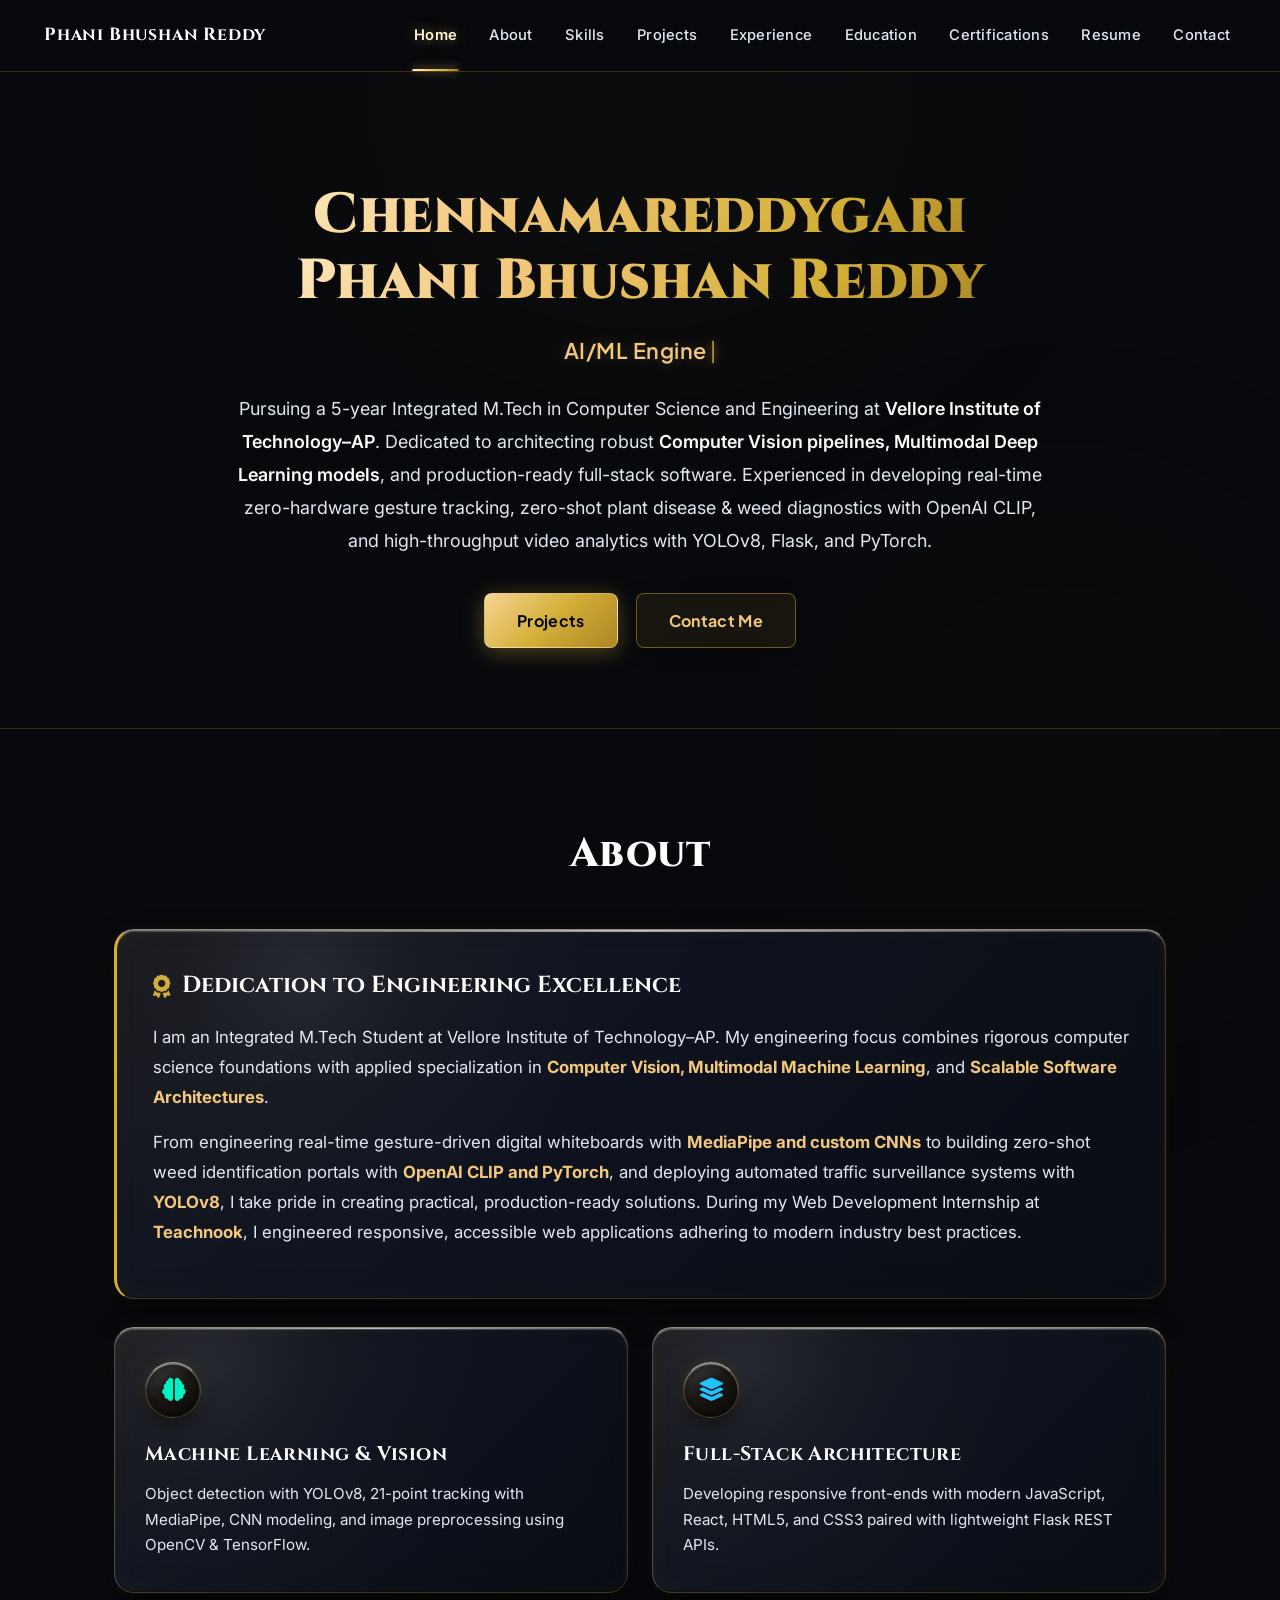
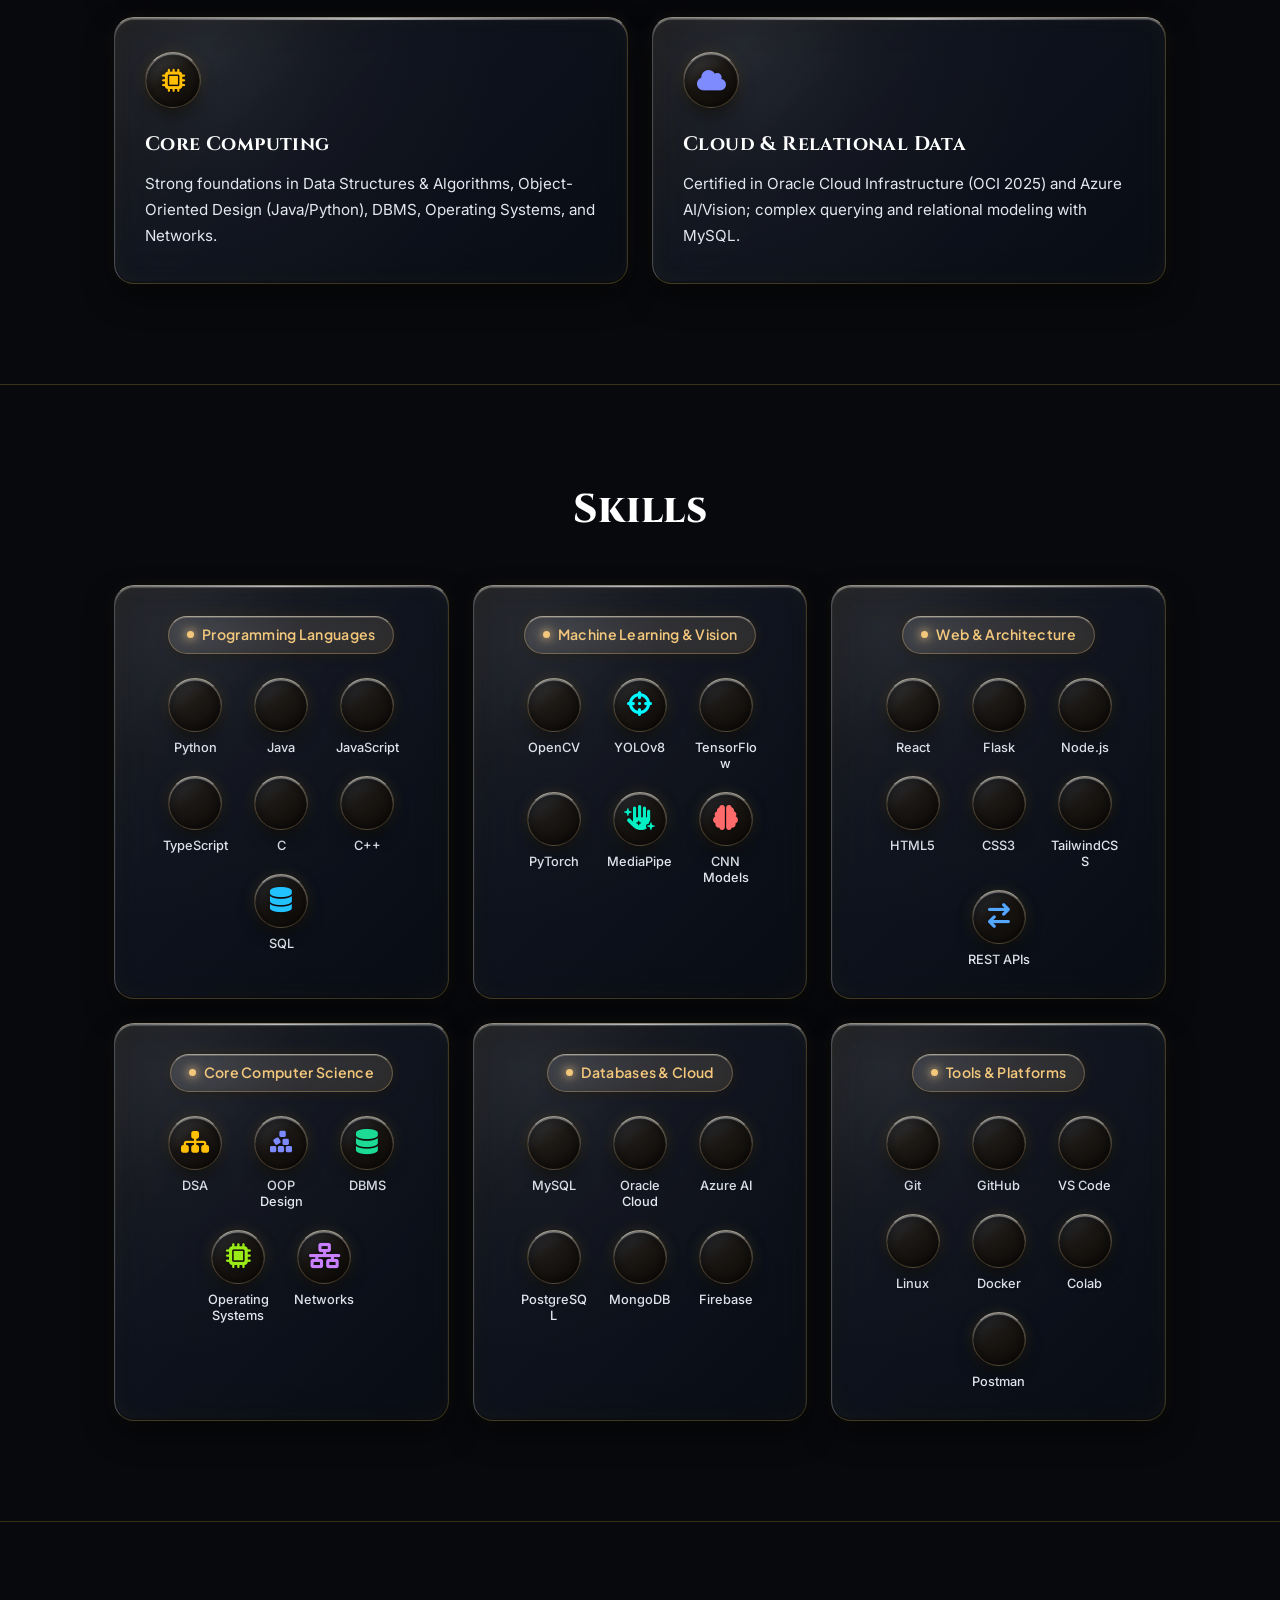
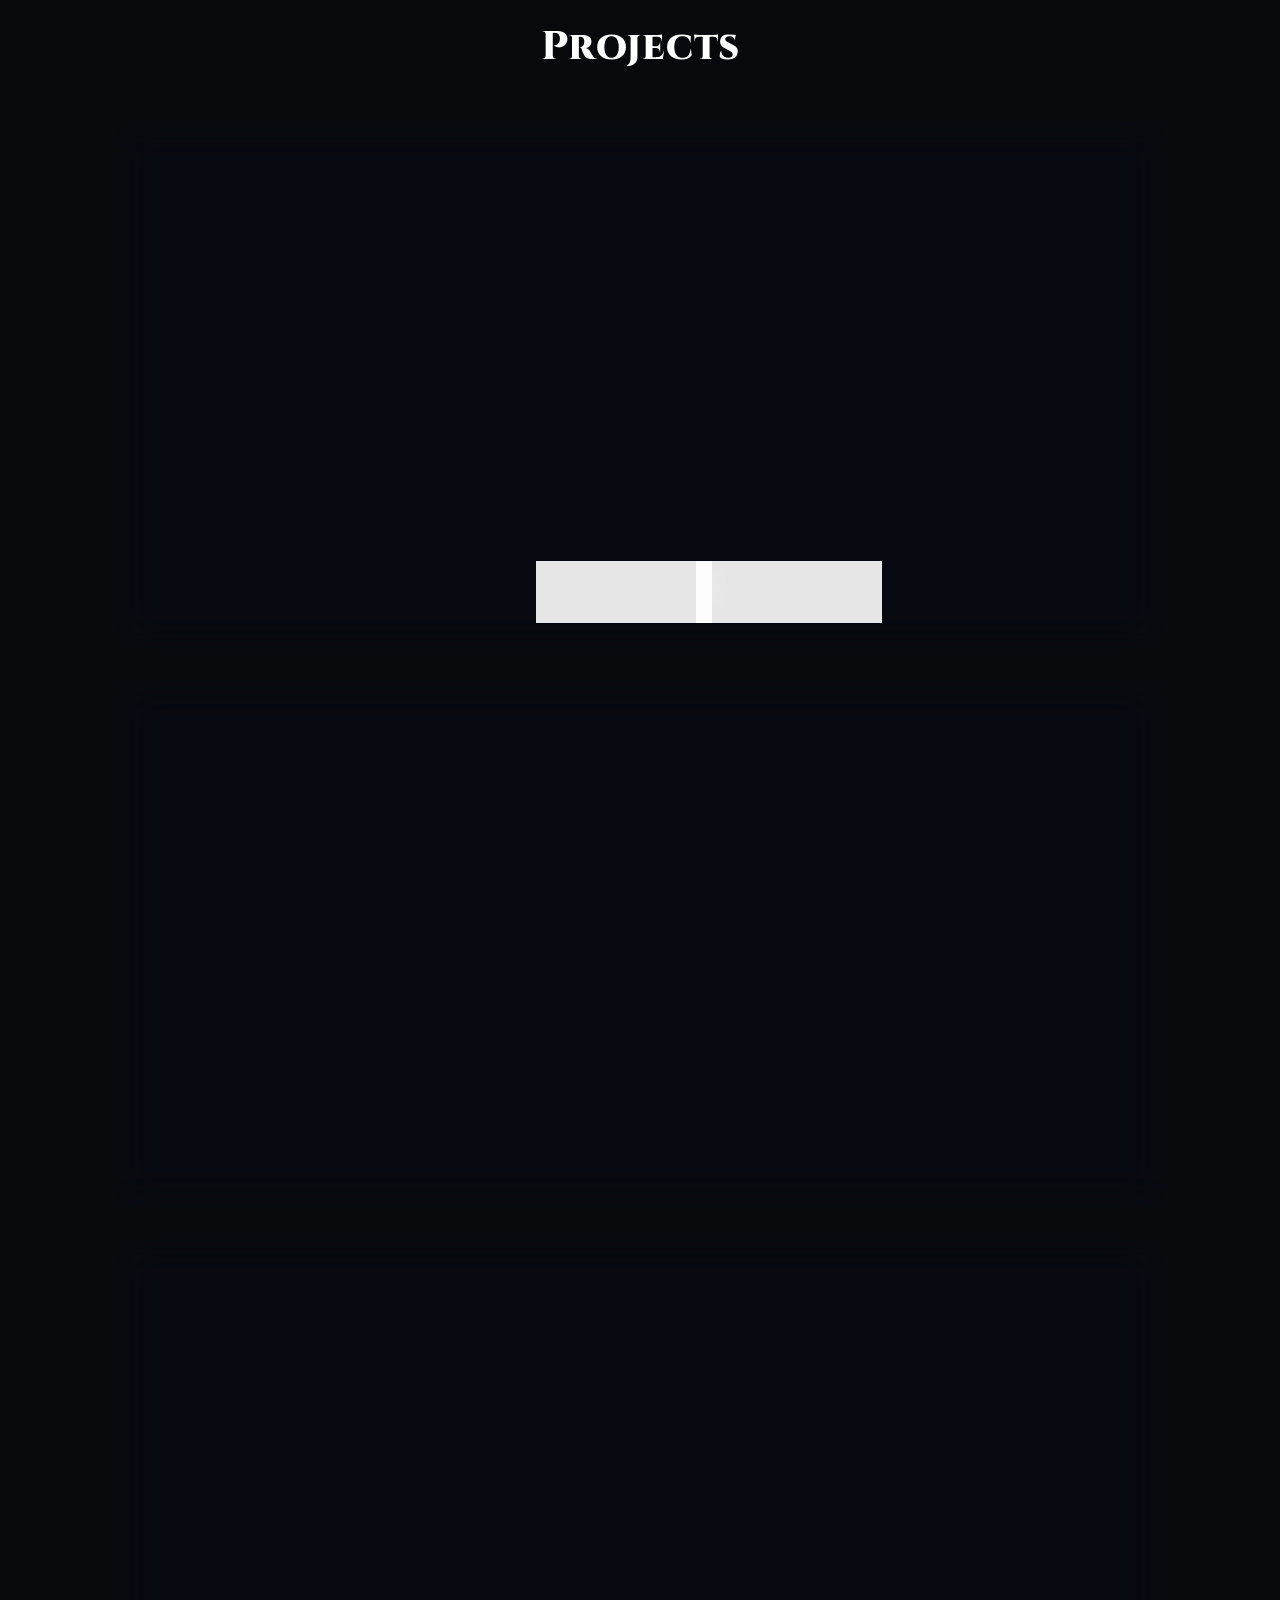
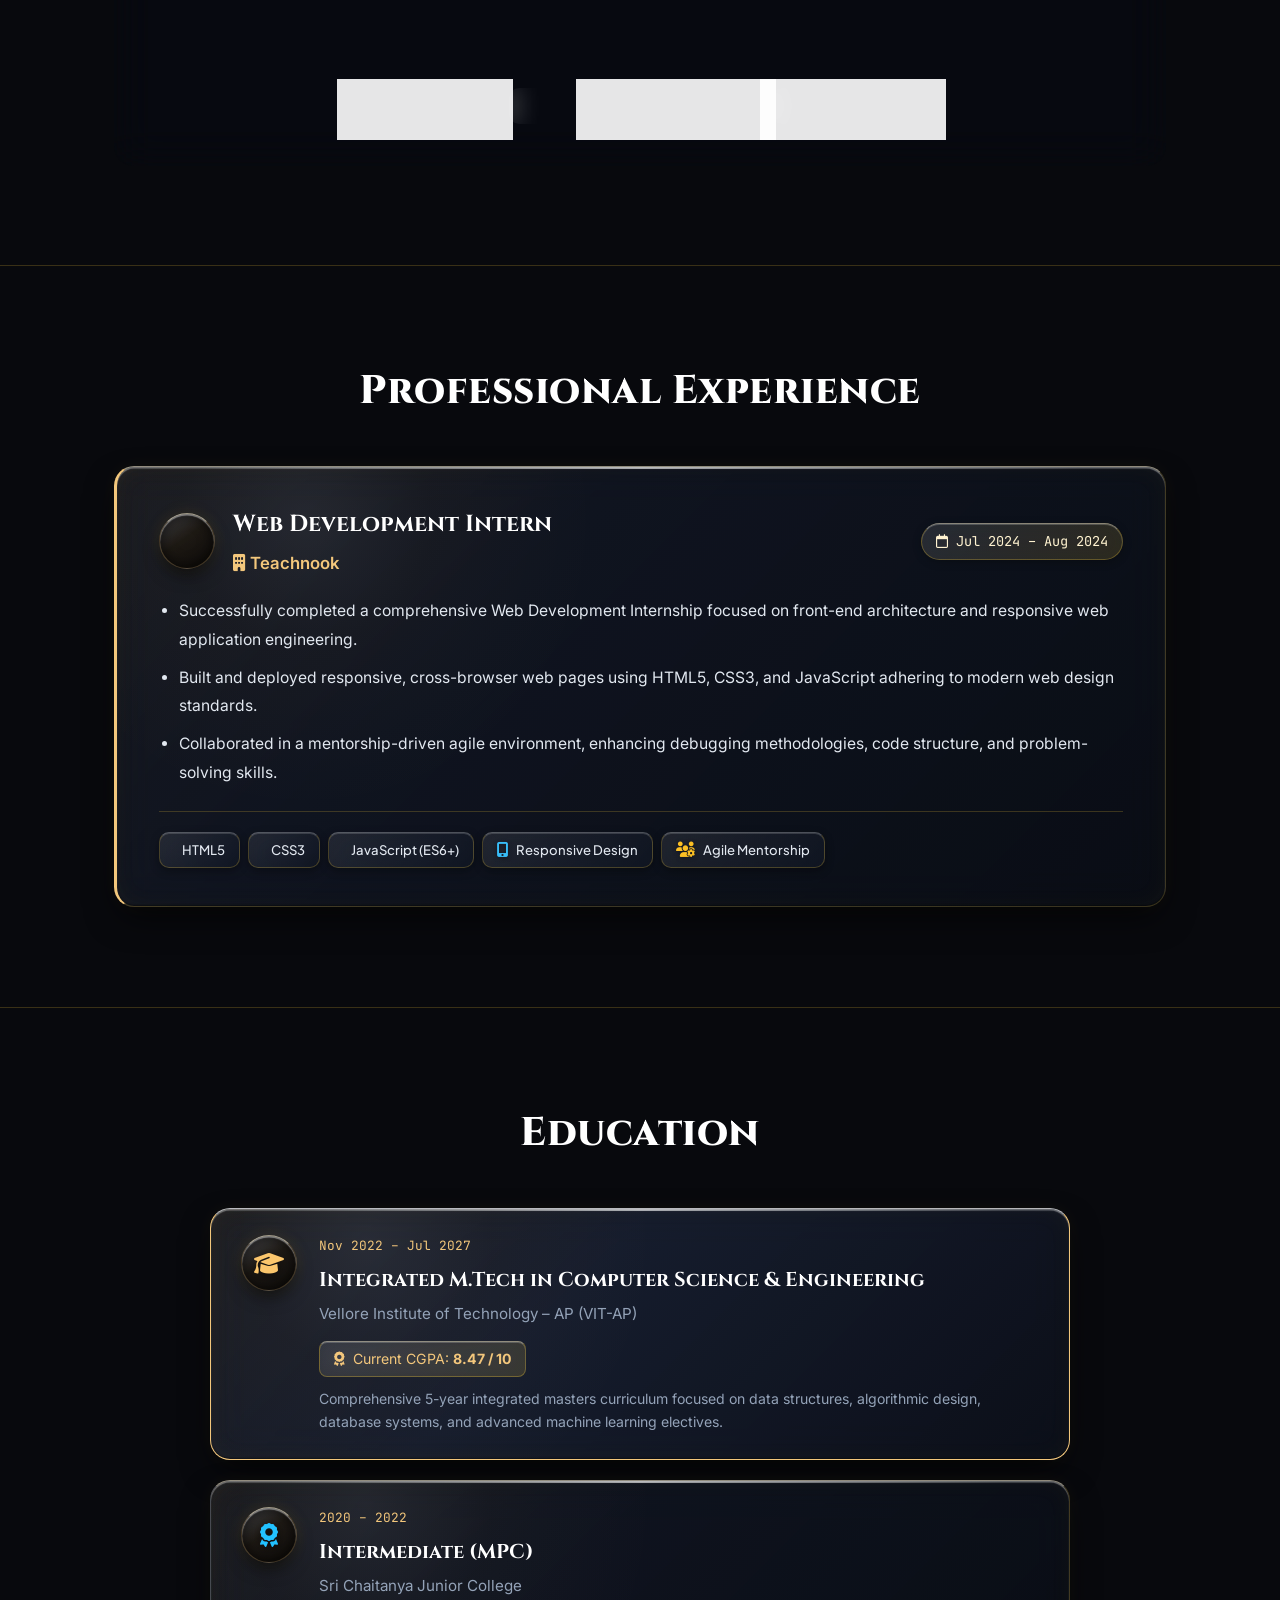
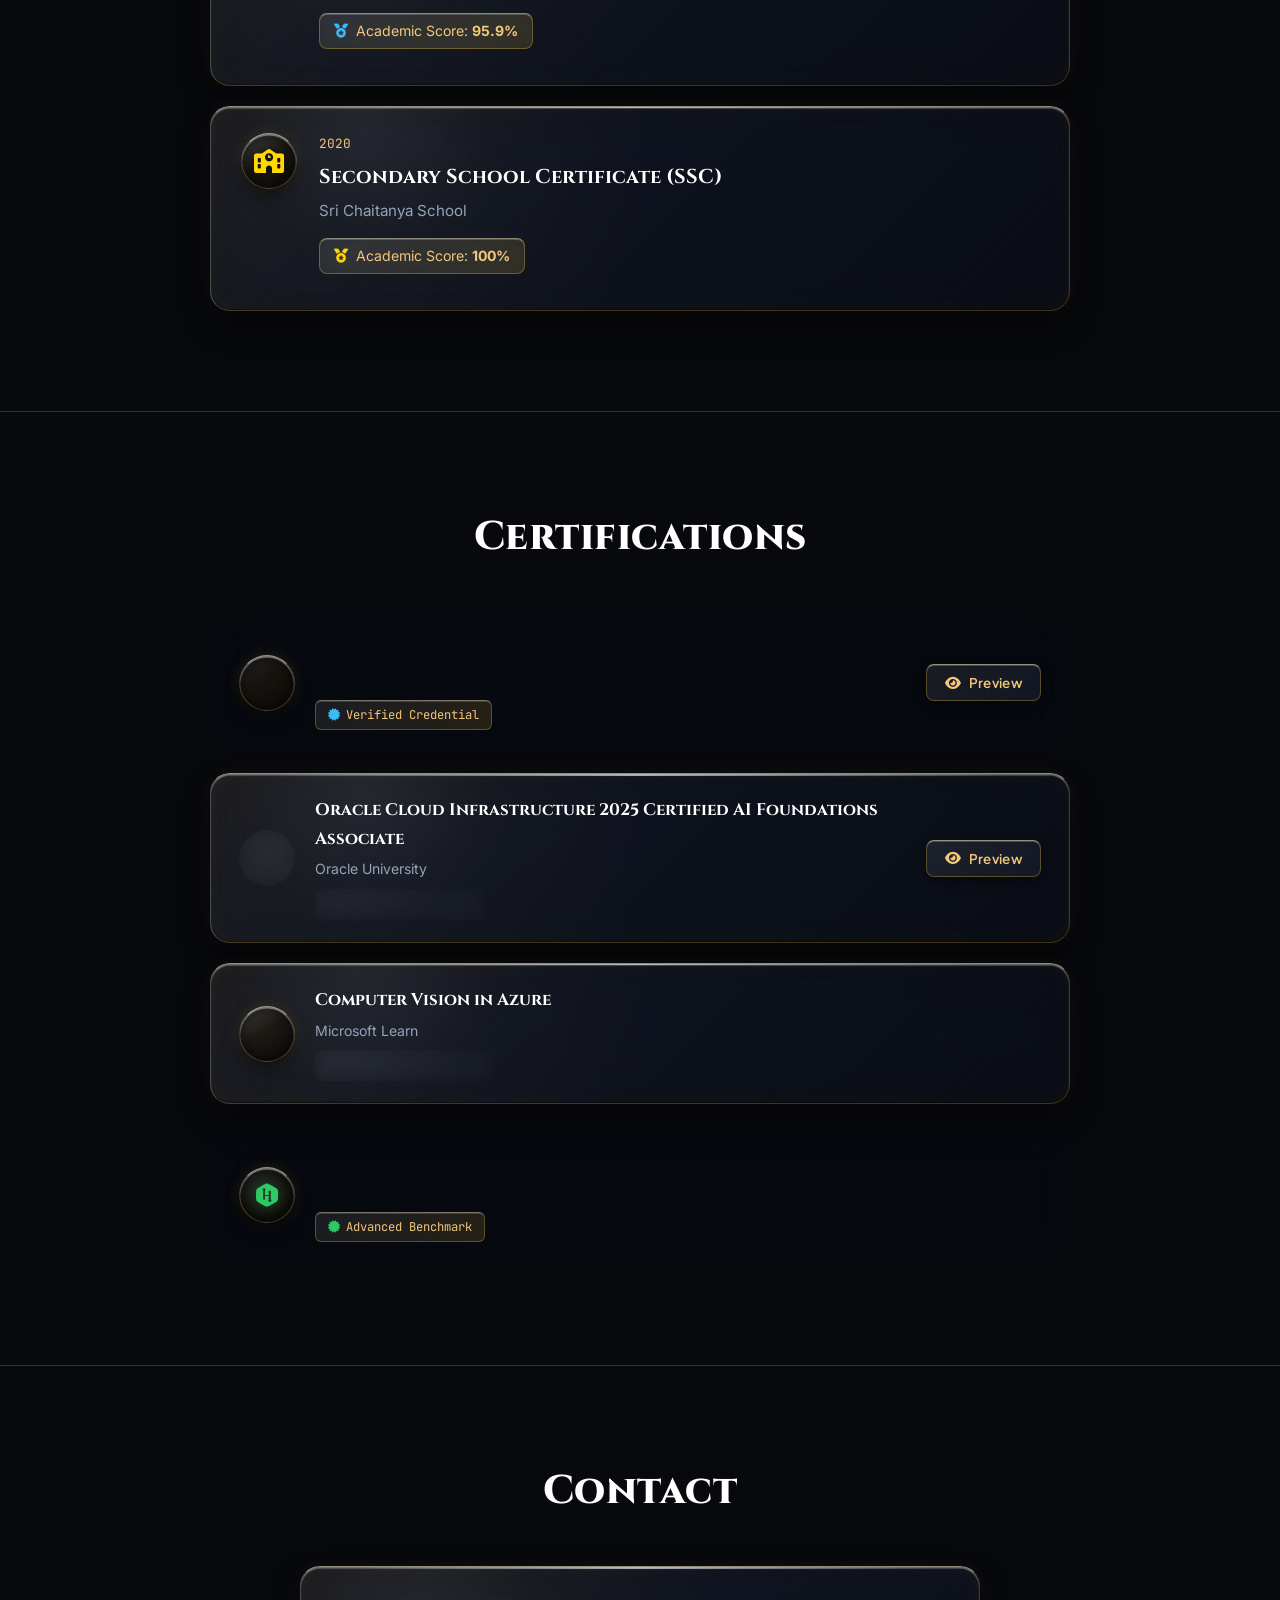
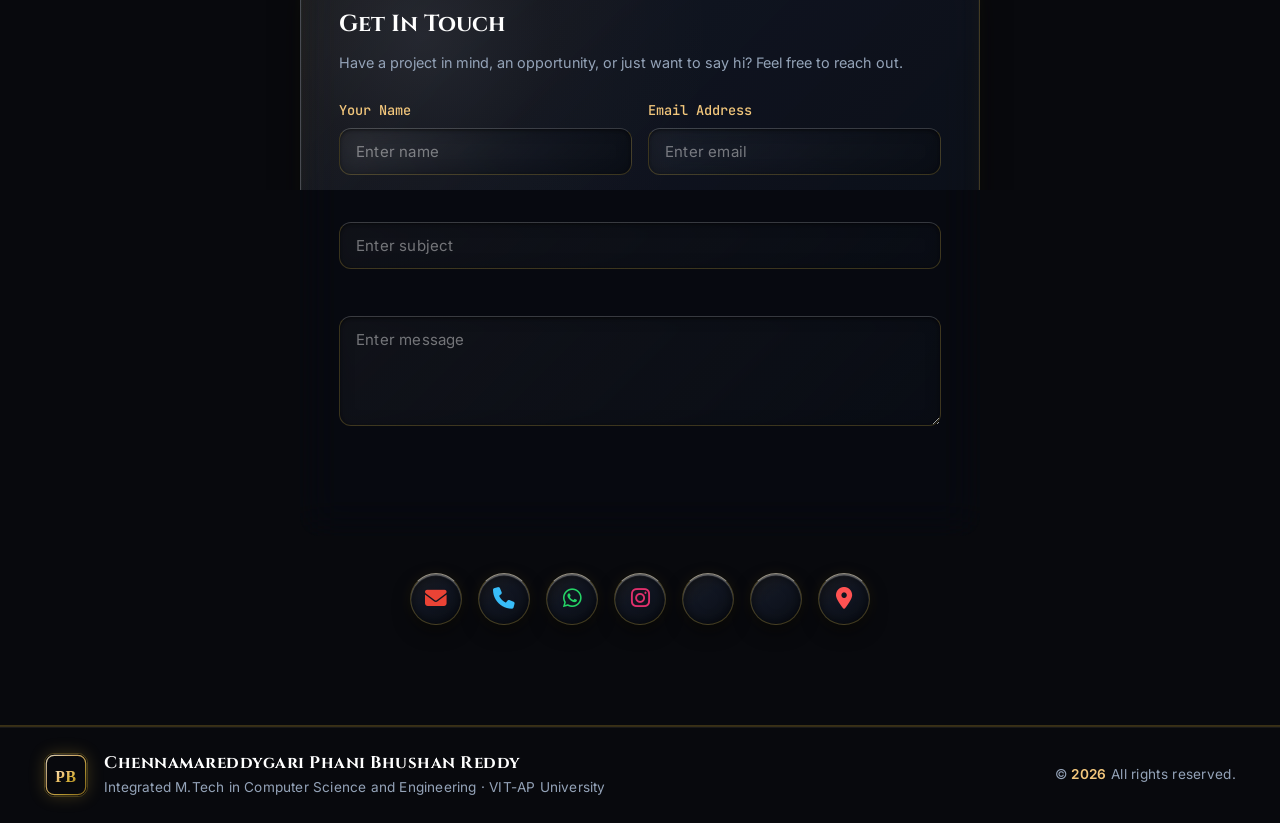
==== commit 11775dca: "fix(certifications): ensure uniform symmetrical mobile layout with credential-main container and boo" ====
--- a/index.html
+++ b/index.html
@@ -18,7 +18,7 @@
 
   <link rel="stylesheet" href="https://cdnjs.cloudflare.com/ajax/libs/font-awesome/6.5.1/css/all.min.css" />
   <link rel="stylesheet" type="text/css" href="https://cdn.jsdelivr.net/gh/devicons/devicon@latest/devicon.min.css" />
-  <link rel="stylesheet" href="style.css?v=9.0" />
+  <link rel="stylesheet" href="style.css?v=9.1" />
 </head>
 <body>
 
@@ -746,13 +746,15 @@
         <div class="credentials-stack">
           
           <div class="credential-card luxury-card">
-            <div class="credential-icon ms-gold">
-              <i class="devicon-azure-plain colored"></i>
-            </div>
-            <div class="credential-info">
-              <h4 class="credential-name">Generative AI and Agents in Azure</h4>
-              <p class="credential-issuer">Microsoft Learn</p>
-              <span class="credential-seal"><i class="fa-solid fa-certificate" style="color: #38bdf8;"></i> Verified Credential</span>
+            <div class="credential-main">
+              <div class="credential-icon ms-gold">
+                <i class="devicon-azure-plain colored"></i>
+              </div>
+              <div class="credential-info">
+                <h4 class="credential-name">Generative AI and Agents in Azure</h4>
+                <p class="credential-issuer">Microsoft Learn</p>
+                <span class="credential-seal"><i class="fa-solid fa-certificate" style="color: #38bdf8;"></i> Verified Credential</span>
+              </div>
             </div>
             <div class="credential-actions">
               <button type="button" class="btn-cert-preview" onclick="openCertificateModal('azure-genai')" aria-label="Preview Generative AI and Agents in Azure Certificate">
@@ -763,13 +765,15 @@
           </div>
 
           <div class="credential-card luxury-card">
-            <div class="credential-icon oracle-gold">
-              <i class="devicon-oracle-original colored"></i>
-            </div>
-            <div class="credential-info">
-              <h4 class="credential-name">Oracle Cloud Infrastructure 2025 Certified AI Foundations Associate</h4>
-              <p class="credential-issuer">Oracle University</p>
-              <span class="credential-seal"><i class="fa-solid fa-certificate" style="color: #f87171;"></i> Official Associate</span>
+            <div class="credential-main">
+              <div class="credential-icon oracle-gold">
+                <i class="devicon-oracle-original colored"></i>
+              </div>
+              <div class="credential-info">
+                <h4 class="credential-name">Oracle Cloud Infrastructure 2025 Certified AI Foundations Associate</h4>
+                <p class="credential-issuer">Oracle University</p>
+                <span class="credential-seal"><i class="fa-solid fa-certificate" style="color: #f87171;"></i> Official Associate</span>
+              </div>
             </div>
             <div class="credential-actions">
               <button type="button" class="btn-cert-preview" onclick="openCertificateModal('oracle-ai')" aria-label="Preview Oracle Cloud Infrastructure AI Foundations Certificate">
@@ -780,13 +784,15 @@
           </div>
 
           <div class="credential-card luxury-card">
-            <div class="credential-icon ms-gold">
-              <i class="devicon-azure-plain colored"></i>
-            </div>
-            <div class="credential-info">
-              <h4 class="credential-name">Computer Vision in Azure</h4>
-              <p class="credential-issuer">Microsoft Learn</p>
-              <span class="credential-seal"><i class="fa-solid fa-certificate" style="color: #38bdf8;"></i> Verified Credential</span>
+            <div class="credential-main">
+              <div class="credential-icon ms-gold">
+                <i class="devicon-azure-plain colored"></i>
+              </div>
+              <div class="credential-info">
+                <h4 class="credential-name">Computer Vision in Azure</h4>
+                <p class="credential-issuer">Microsoft Learn</p>
+                <span class="credential-seal"><i class="fa-solid fa-certificate" style="color: #38bdf8;"></i> Verified Credential</span>
+              </div>
             </div>
             <div class="credential-actions">
               <button type="button" class="btn-cert-preview" onclick="openCertificateModal('azure-vision')" aria-label="Preview Computer Vision in Azure Certificate">
@@ -797,13 +803,15 @@
           </div>
 
           <div class="credential-card luxury-card">
-            <div class="credential-icon hr-gold">
-              <i class="fa-brands fa-hackerrank" style="color: #2ec866;"></i>
-            </div>
-            <div class="credential-info">
-              <h4 class="credential-name">SQL (Advanced)</h4>
-              <p class="credential-issuer">HackerRank</p>
-              <span class="credential-seal"><i class="fa-solid fa-certificate" style="color: #2ec866;"></i> Advanced Benchmark</span>
+            <div class="credential-main">
+              <div class="credential-icon hr-gold">
+                <i class="fa-brands fa-hackerrank" style="color: #2ec866;"></i>
+              </div>
+              <div class="credential-info">
+                <h4 class="credential-name">SQL (Advanced)</h4>
+                <p class="credential-issuer">HackerRank</p>
+                <span class="credential-seal"><i class="fa-solid fa-certificate" style="color: #2ec866;"></i> Advanced Benchmark</span>
+              </div>
             </div>
             <div class="credential-actions">
               <button type="button" class="btn-cert-preview" onclick="openCertificateModal('hackerrank-sql')" aria-label="Preview HackerRank SQL Advanced Certificate">
--- a/style.css
+++ b/style.css
@@ -1684,8 +1684,17 @@
 .credential-card {
   padding: 22px 28px;
   display: flex;
-  align-items: flex-start;
+  align-items: center;
+  justify-content: space-between;
+  gap: 24px;
+}
+
+.credential-main {
+  display: flex;
+  align-items: center;
   gap: 20px;
+  flex: 1;
+  min-width: 0;
 }
 
 .credential-icon {
@@ -1718,6 +1727,20 @@
   transition: all 0.3s cubic-bezier(0.16, 1, 0.3, 1);
 }
 
+.credential-icon.oracle-gold i {
+  color: #ff4747 !important;
+  filter: drop-shadow(0 0 8px rgba(255, 71, 71, 0.6)) brightness(1.25);
+  font-size: 1.5rem;
+}
+
+.credential-icon.ms-gold i {
+  filter: drop-shadow(0 0 8px rgba(56, 189, 248, 0.5));
+}
+
+.credential-icon.hr-gold i {
+  filter: drop-shadow(0 0 8px rgba(46, 200, 102, 0.5));
+}
+
 .credential-card:hover .credential-icon {
   transform: scale(1.12) translateY(-2px);
   border-color: rgba(243, 199, 124, 0.6);
@@ -1734,7 +1757,8 @@
 }
 
 .credential-info {
-  flex-grow: 1;
+  flex: 1;
+  min-width: 0;
 }
 
 .credential-name {
@@ -1752,6 +1776,9 @@
 }
 
 .credential-seal {
+  display: inline-flex;
+  align-items: center;
+  gap: 6px;
   font-family: var(--font-mono);
   font-size: 0.76rem;
   color: var(--gold-light);
@@ -2856,6 +2883,44 @@
   }
 }
 
+/* 2.5 Tablets & Large Phablets (<= 680px) */
+@media (max-width: 680px) {
+  .credential-card {
+    flex-direction: column;
+    align-items: stretch;
+    padding: 20px 18px;
+    gap: 16px;
+  }
+  .credential-main {
+    display: flex;
+    align-items: flex-start;
+    gap: 16px;
+    width: 100%;
+    min-width: 0;
+  }
+  .credential-icon {
+    width: 48px;
+    height: 48px;
+    font-size: 1.25rem;
+    flex-shrink: 0;
+    margin-top: 2px;
+  }
+  .credential-info {
+    flex: 1;
+    min-width: 0;
+  }
+  .credential-actions {
+    width: 100%;
+    margin-top: 2px;
+    padding-left: 0;
+  }
+  .btn-cert-preview {
+    width: 100%;
+    justify-content: center;
+    padding: 10px 16px;
+  }
+}
+
 /* 3. Smartphones (iPhone 12/13/14/15/16, Samsung Galaxy, Google Pixel <= 480px) */
 @media (max-width: 480px) {
   .container {
@@ -2988,16 +3053,28 @@
 
   /* Education & Certifications */
   .diploma-card, .credential-card {
-    padding: 18px 14px;
-    gap: 12px;
+    padding: 18px 16px;
+    gap: 14px;
   }
   .credential-card {
-    flex-wrap: wrap;
+    flex-direction: column;
+    align-items: stretch;
+  }
+  .credential-main {
+    display: flex;
+    align-items: flex-start;
+    gap: 14px;
+    width: 100%;
+    min-width: 0;
   }
   .diploma-badge-disc, .credential-icon {
-    width: 42px;
-    height: 42px;
-    font-size: 1.15rem;
+    width: 44px;
+    height: 44px;
+    font-size: 1.18rem;
+    flex-shrink: 0;
+  }
+  .credential-icon {
+    margin-top: 2px;
   }
   .diploma-degree {
     font-size: 1.05rem;
@@ -3008,18 +3085,29 @@
   .diploma-note {
     font-size: 0.84rem;
   }
+  .credential-info {
+    flex: 1;
+    min-width: 0;
+  }
   .credential-name {
-    font-size: 0.96rem;
+    font-size: 0.98rem;
+    line-height: 1.35;
+    margin-bottom: 5px;
+  }
+  .credential-seal {
+    font-size: 0.72rem;
+    padding: 3px 10px;
   }
   .credential-actions {
     width: 100%;
-    margin-top: 4px;
-    padding-left: 54px;
+    margin-top: 0;
+    padding-left: 0;
   }
   .btn-cert-preview {
     width: 100%;
     justify-content: center;
-    padding: 8px 14px;
+    padding: 9px 14px;
+    font-size: 0.84rem;
   }
 
   /* Contact */
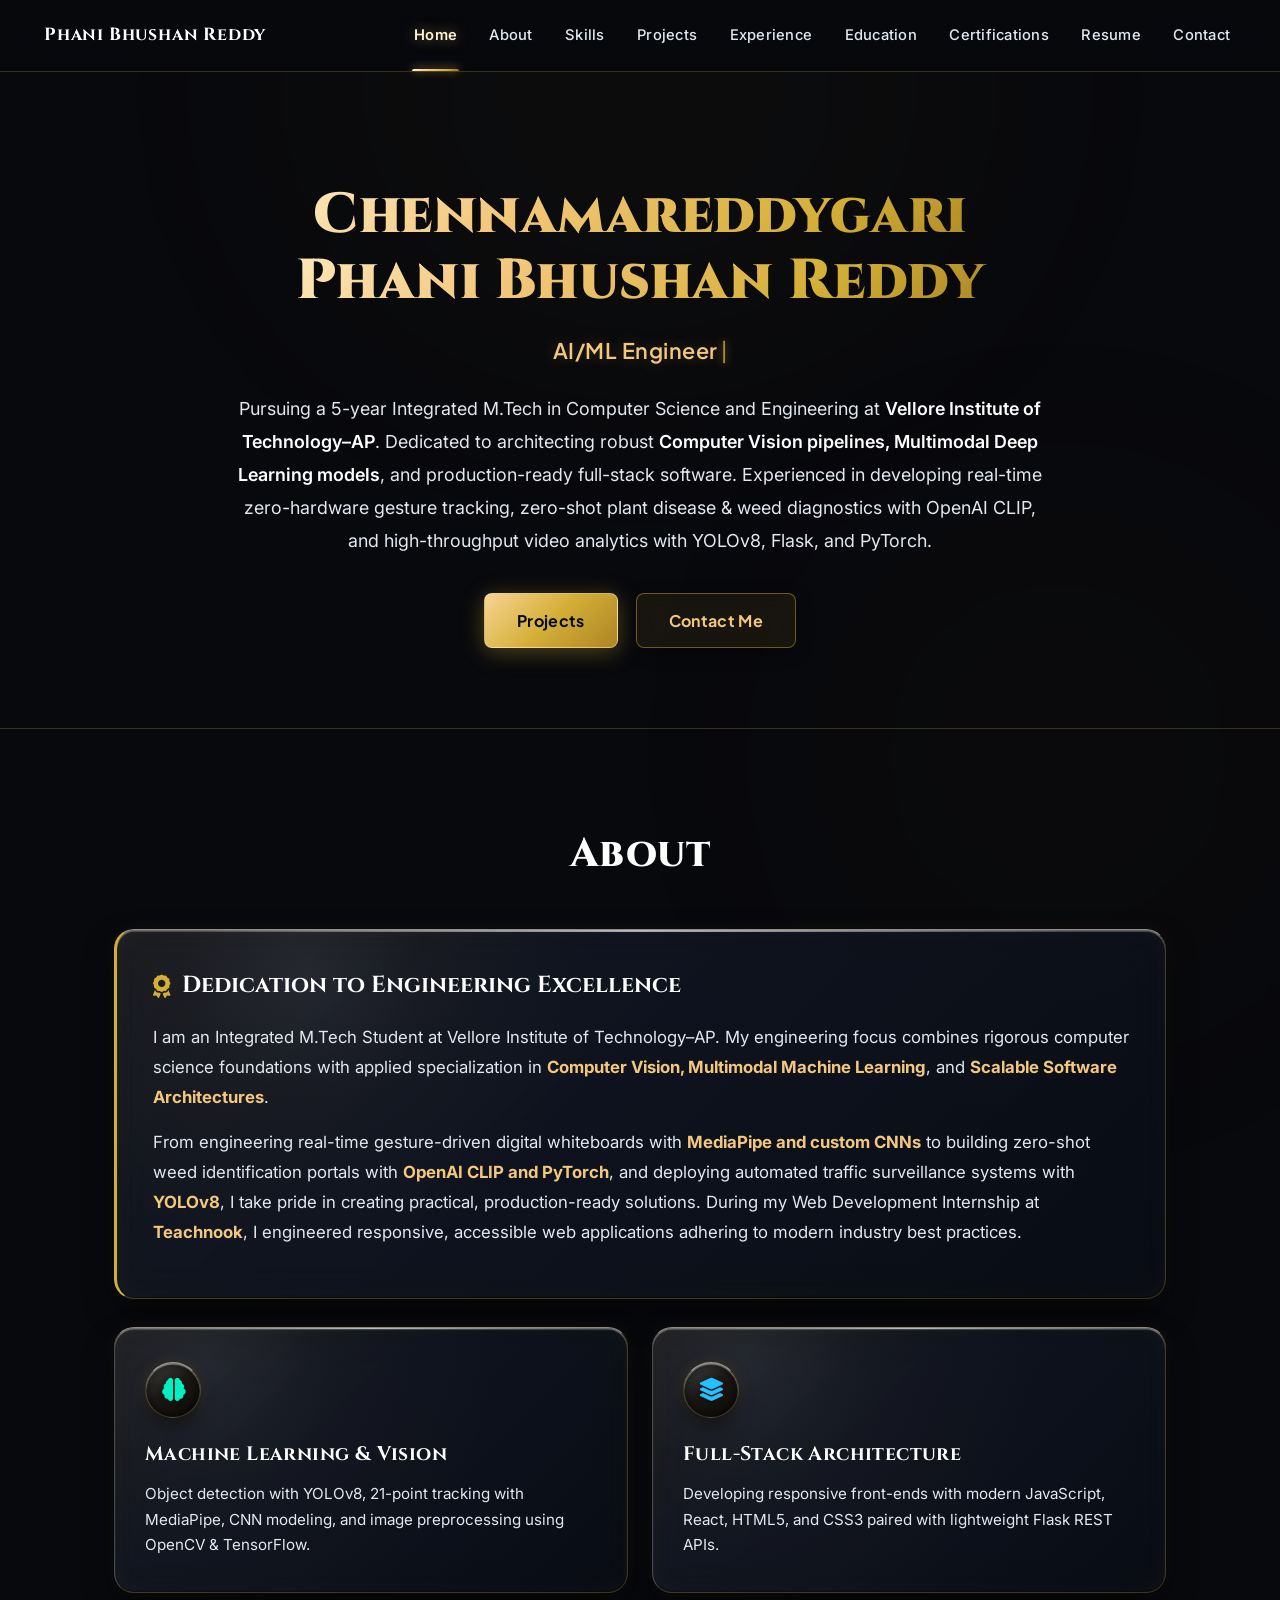
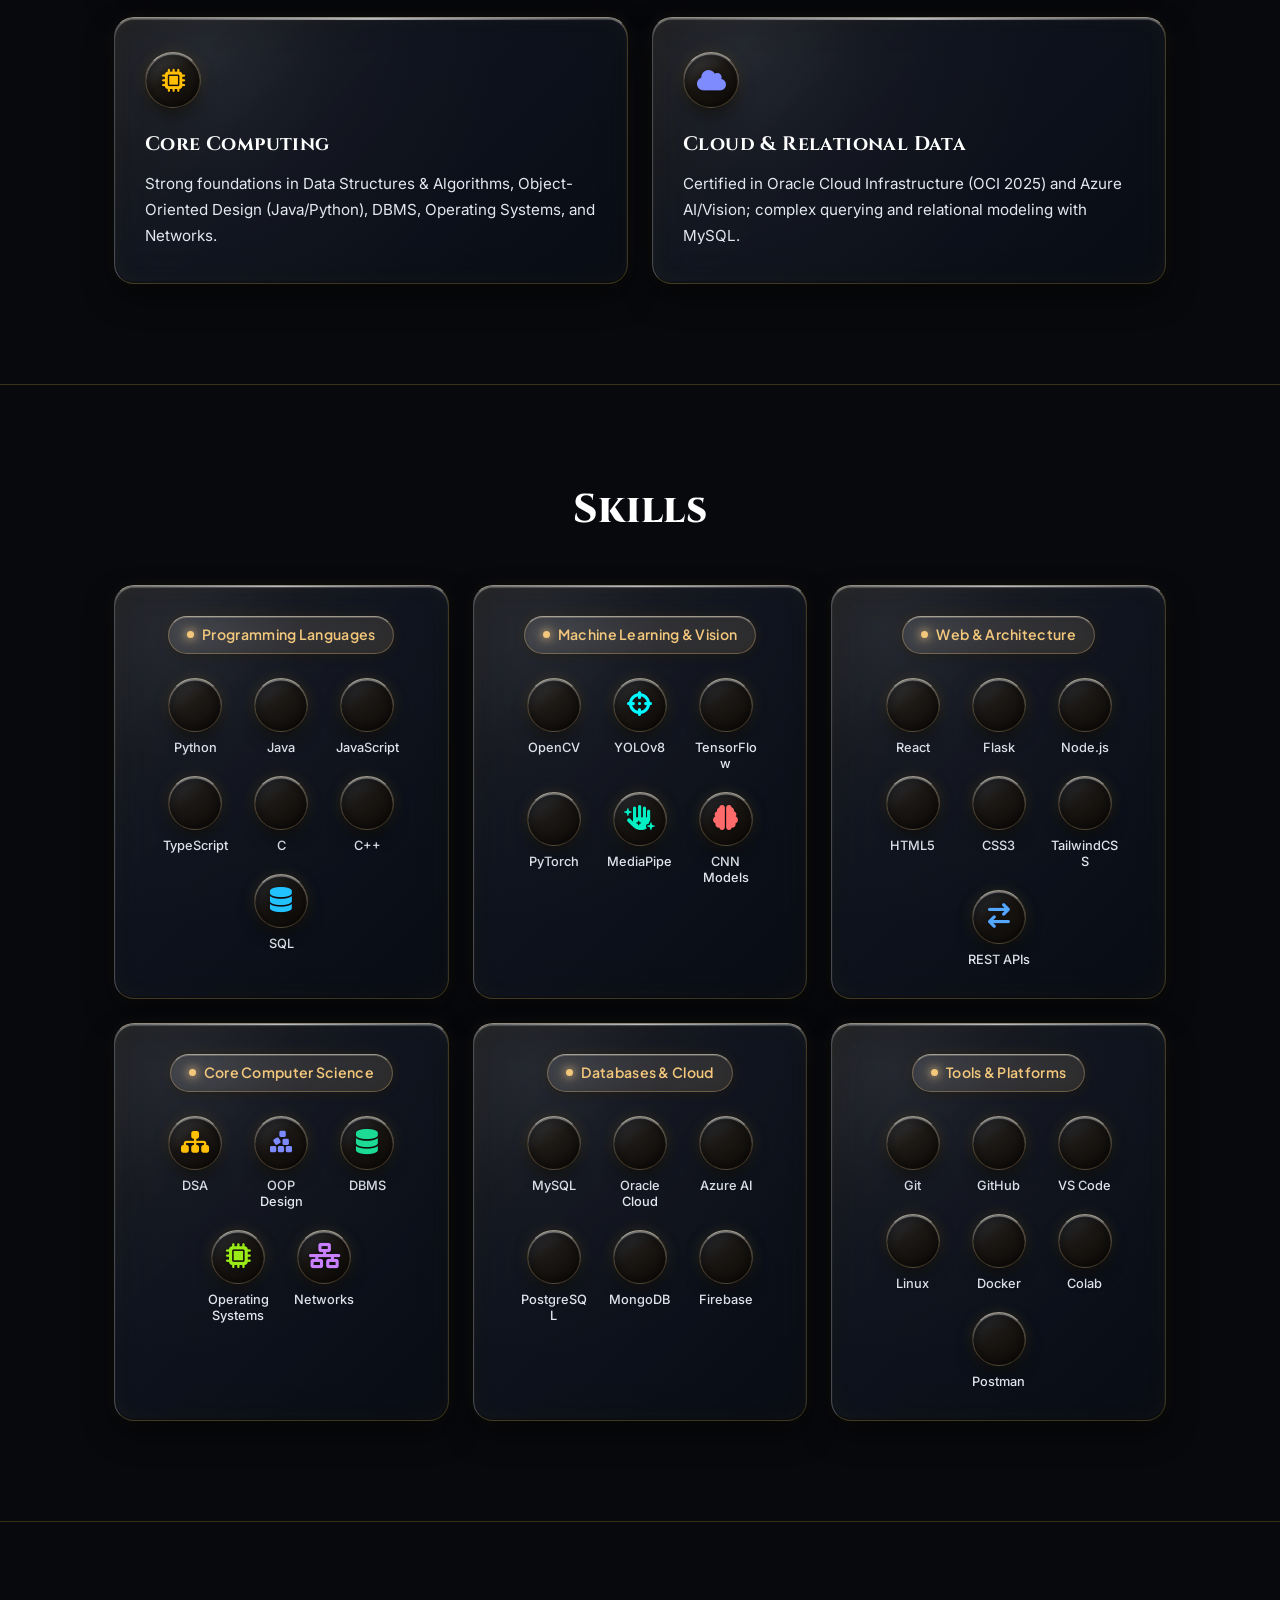
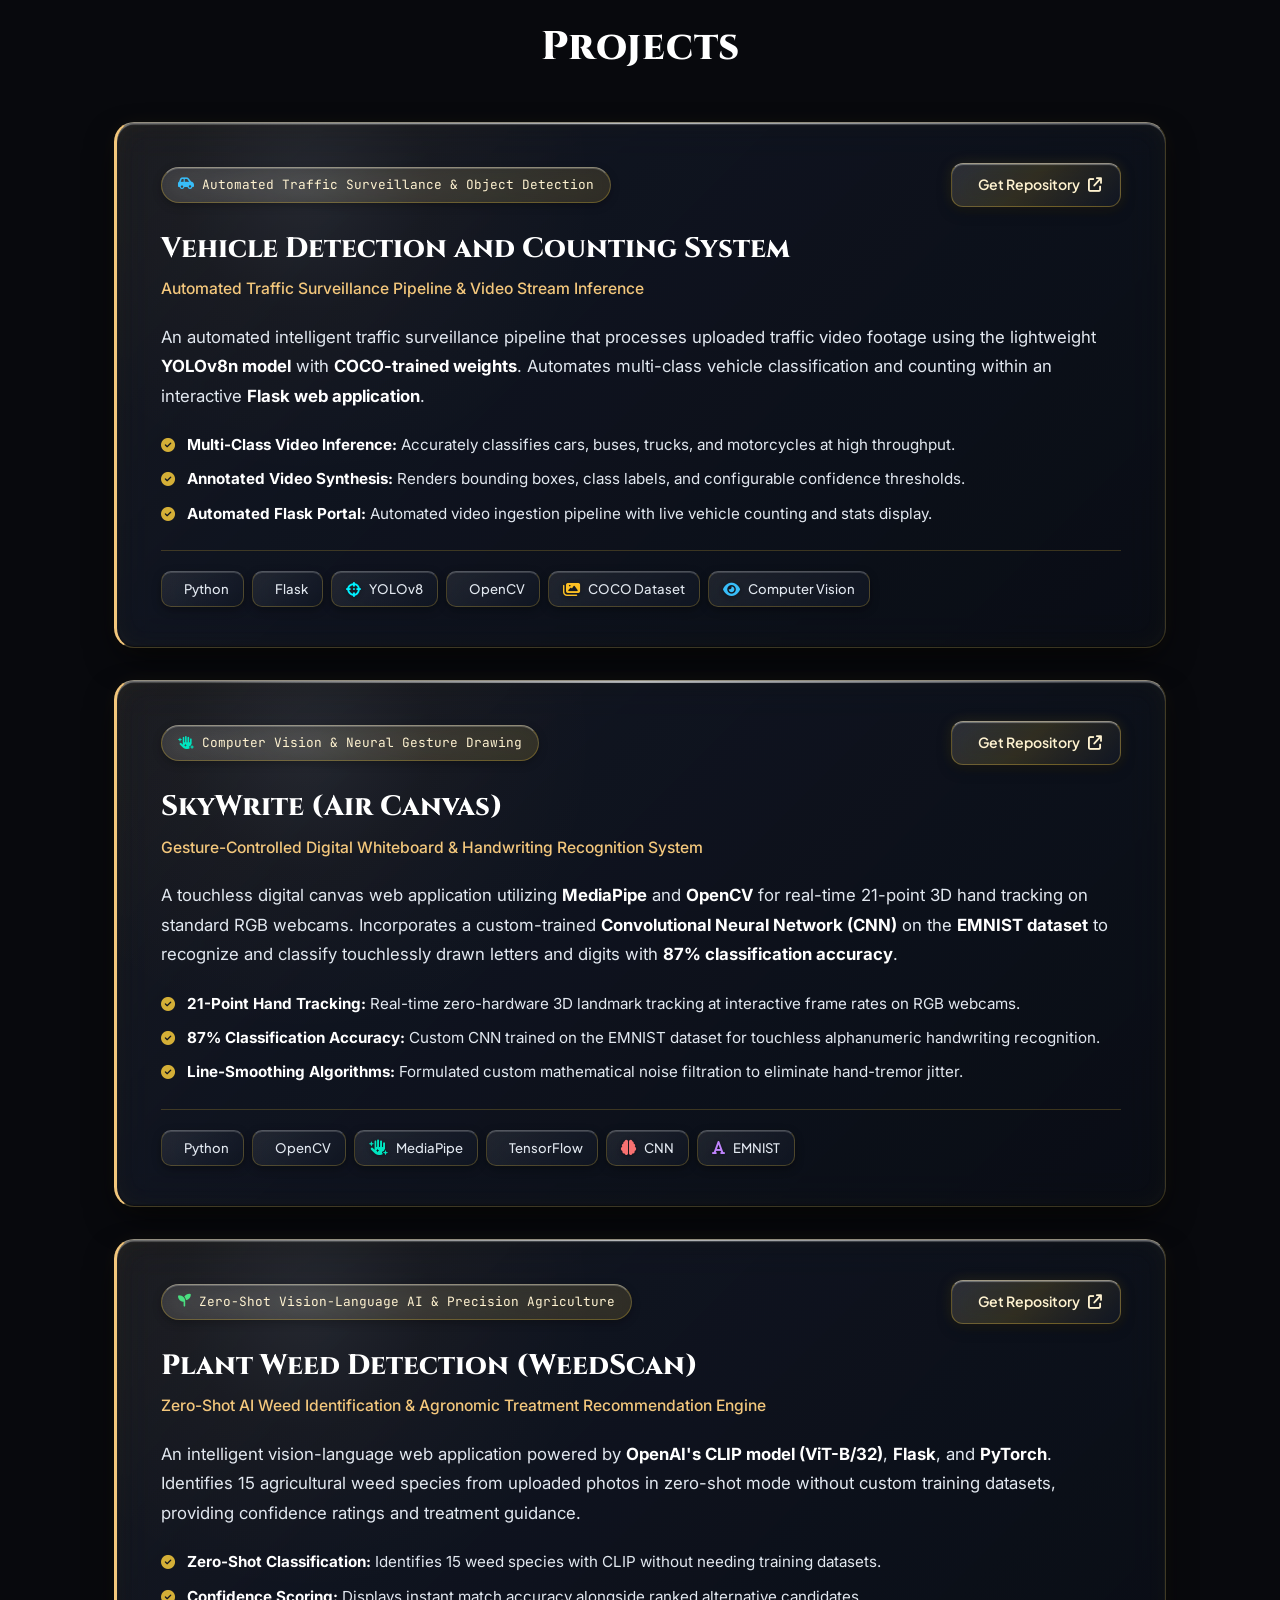
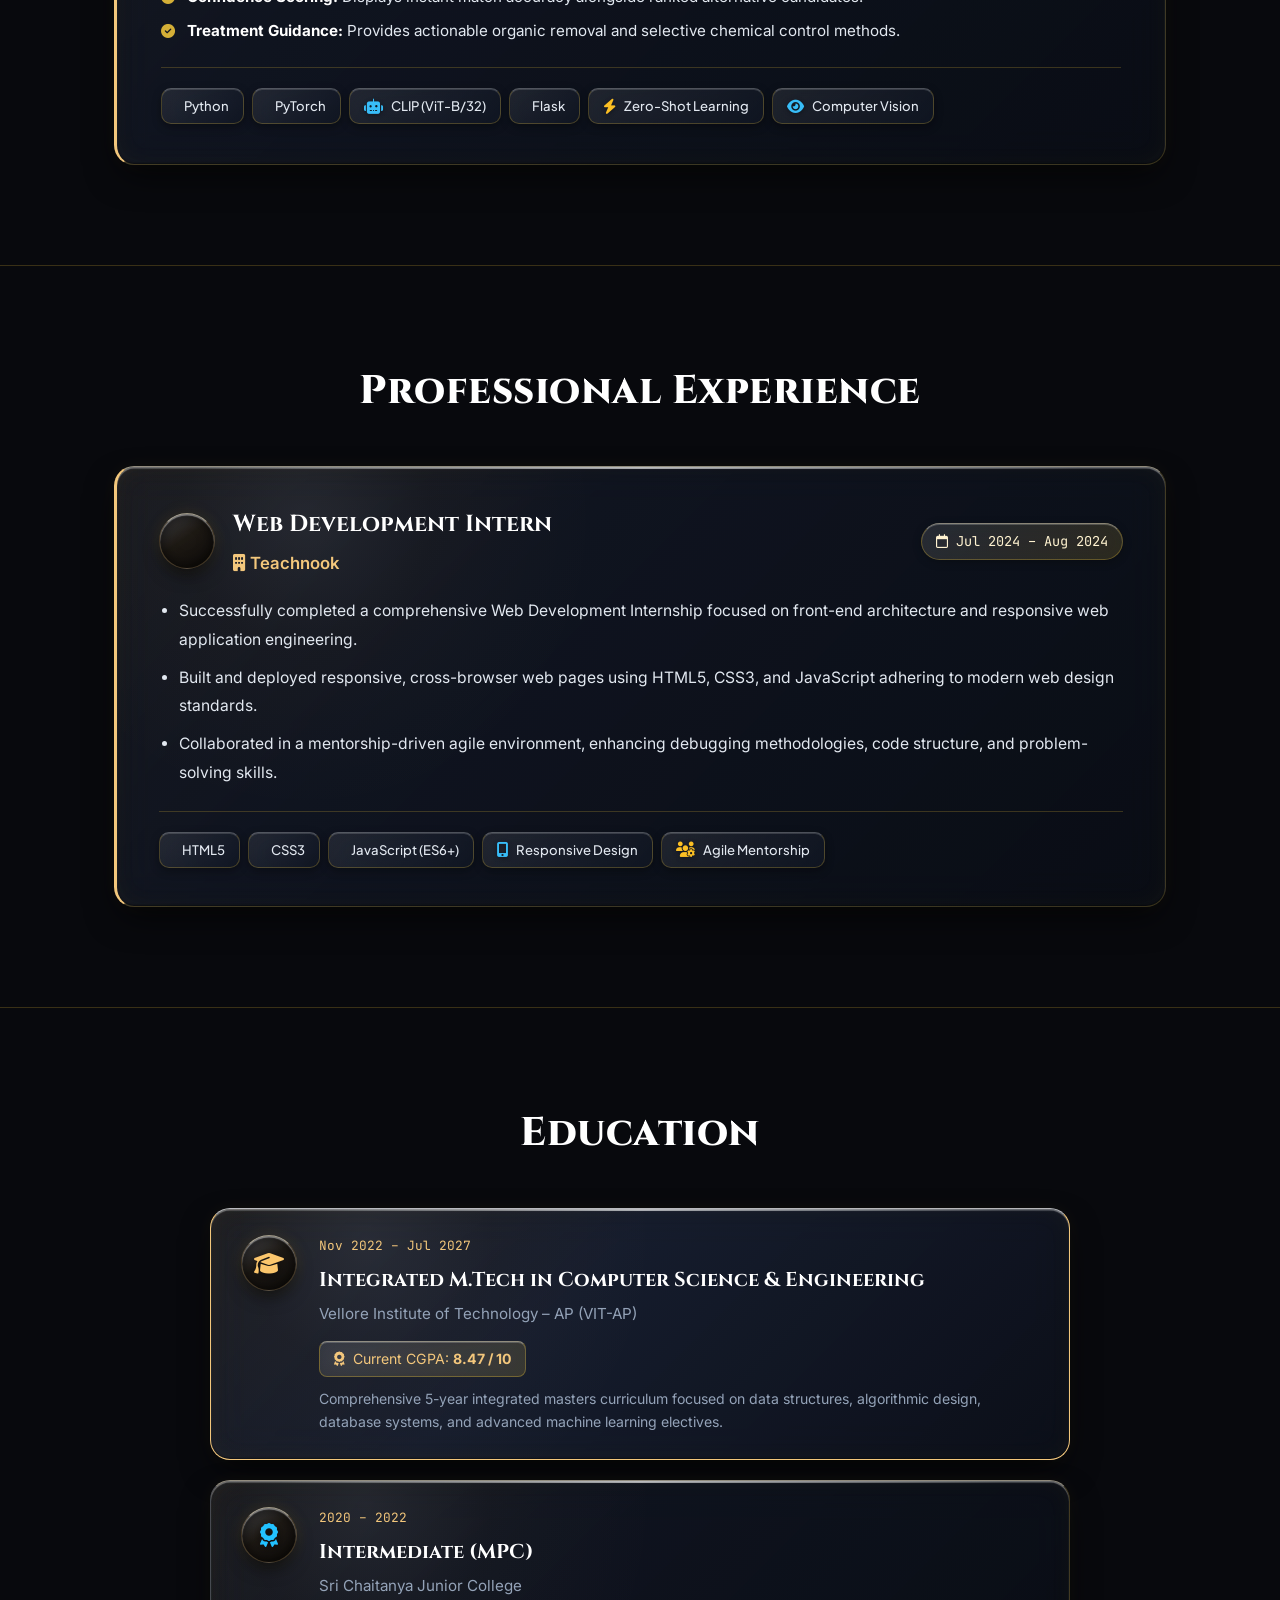
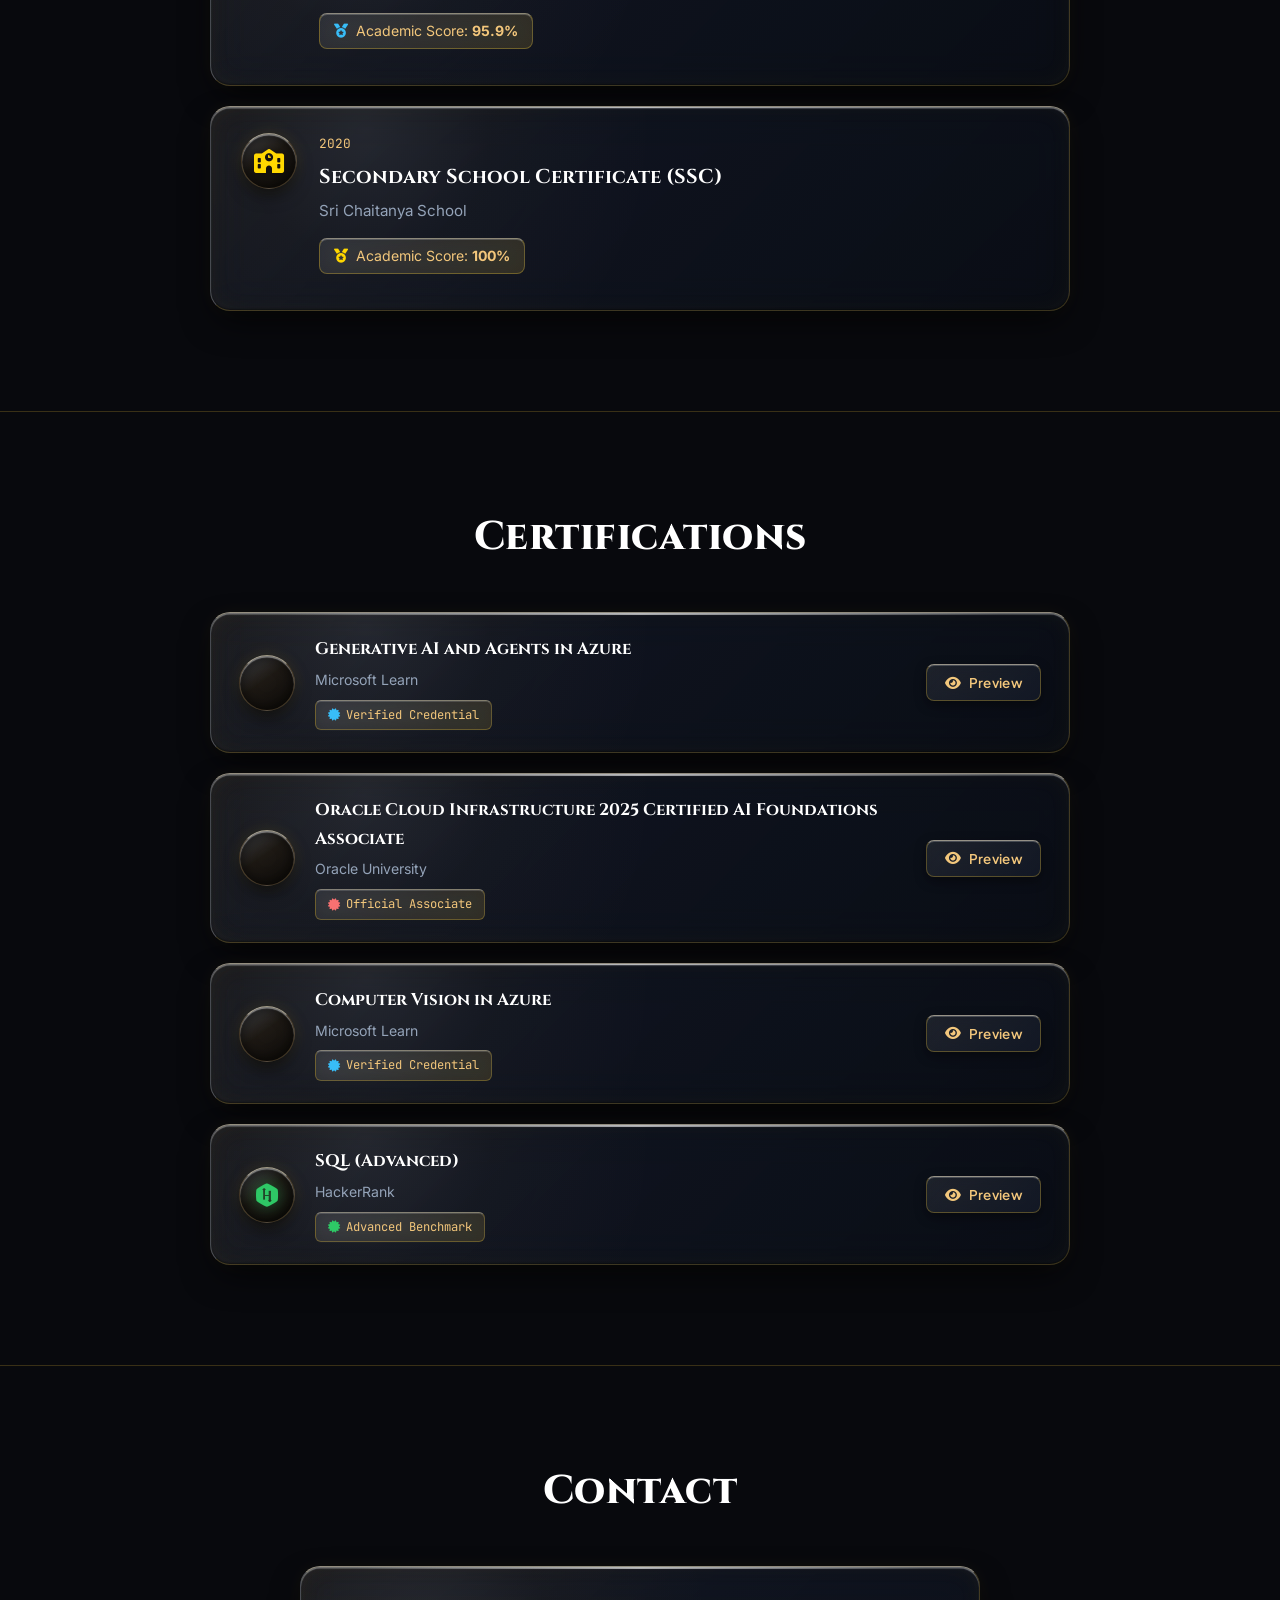
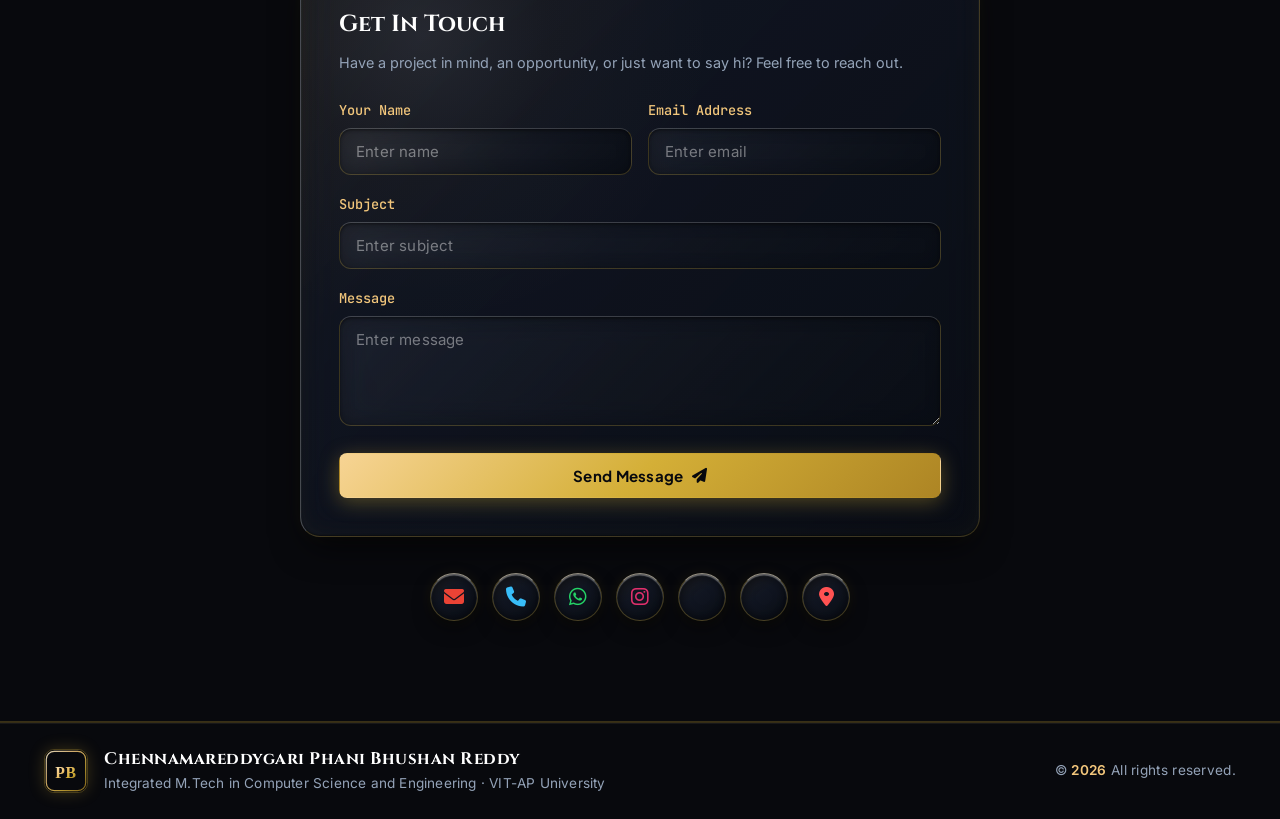
==== commit 250a2784: "fix(contact): fit all 7 social & communication channel buttons into single horizontal row across all" ====
--- a/index.html
+++ b/index.html
@@ -18,7 +18,7 @@
 
   <link rel="stylesheet" href="https://cdnjs.cloudflare.com/ajax/libs/font-awesome/6.5.1/css/all.min.css" />
   <link rel="stylesheet" type="text/css" href="https://cdn.jsdelivr.net/gh/devicons/devicon@latest/devicon.min.css" />
-  <link rel="stylesheet" href="style.css?v=9.1" />
+  <link rel="stylesheet" href="style.css?v=9.2" />
 </head>
 <body>
 
--- a/style.css
+++ b/style.css
@@ -1859,22 +1859,26 @@
   display: flex;
   align-items: center;
   justify-content: center;
-  gap: 16px;
-  flex-wrap: wrap;
+  gap: 14px;
+  flex-wrap: nowrap;
+  width: 100%;
+  max-width: 100%;
   margin-top: 36px;
+  box-sizing: border-box;
 }
 
 .social-circle-btn {
-  width: 52px;
-  height: 52px;
+  width: 48px;
+  height: 48px;
   border-radius: 50%;
+  flex-shrink: 0;
   background: linear-gradient(145deg, rgba(255, 255, 255, 0.08) 0%, rgba(20, 26, 40, 0.78) 45%, rgba(10, 14, 22, 0.95) 100%);
   border: 1px solid rgba(212, 175, 55, 0.28);
   border-top: 1.5px solid rgba(255, 243, 209, 0.55);
   display: inline-flex;
   align-items: center;
   justify-content: center;
-  font-size: 1.35rem;
+  font-size: 1.25rem;
   color: var(--gold-light);
   text-decoration: none;
   backdrop-filter: blur(14px);
@@ -1889,6 +1893,16 @@
   position: relative;
 }
 
+.social-circle-btn::before {
+  content: '';
+  position: absolute;
+  top: 50%;
+  left: 50%;
+  transform: translate(-50%, -50%);
+  width: max(100%, 42px);
+  height: max(100%, 42px);
+}
+
 .social-circle-btn i {
   display: inline-block;
   line-height: 1;
@@ -1908,6 +1922,11 @@
 .social-circle-btn:hover i {
   filter: drop-shadow(0 0 10px currentColor);
   transform: scale(1.1);
+}
+
+.social-circle-btn:active {
+  transform: scale(0.92);
+  border-color: rgba(243, 199, 124, 0.9);
 }
 
 .concierge-layout {
@@ -2919,6 +2938,17 @@
     justify-content: center;
     padding: 10px 16px;
   }
+  .contact-social-channels {
+    margin-top: 28px;
+    gap: 12px;
+    flex-wrap: nowrap;
+  }
+  .social-circle-btn {
+    width: 44px;
+    height: 44px;
+    font-size: 1.15rem;
+    flex-shrink: 0;
+  }
 }
 
 /* 3. Smartphones (iPhone 12/13/14/15/16, Samsung Galaxy, Google Pixel <= 480px) */
@@ -3139,13 +3169,17 @@
     padding: 24px 18px;
   }
   .contact-social-channels {
-    margin-top: 26px;
-    gap: 12px;
+    margin-top: 24px;
+    gap: clamp(6px, 2.0vw, 10px);
+    flex-wrap: nowrap !important;
+    width: 100%;
+    justify-content: center;
   }
   .social-circle-btn {
-    width: 46px;
-    height: 46px;
-    font-size: 1.18rem;
+    width: clamp(35px, 9.2vw, 42px);
+    height: clamp(35px, 9.2vw, 42px);
+    font-size: clamp(0.92rem, 2.3vw, 1.1rem);
+    flex-shrink: 0;
   }
   .form-gold-title {
     font-size: 1.25rem;
@@ -3240,6 +3274,17 @@
   }
   .credential-actions {
     padding-left: 0;
+  }
+  .contact-social-channels {
+    margin-top: 20px;
+    gap: 4px;
+    flex-wrap: nowrap !important;
+  }
+  .social-circle-btn {
+    width: 32px;
+    height: 32px;
+    font-size: 0.85rem;
+    flex-shrink: 0;
   }
 }
 
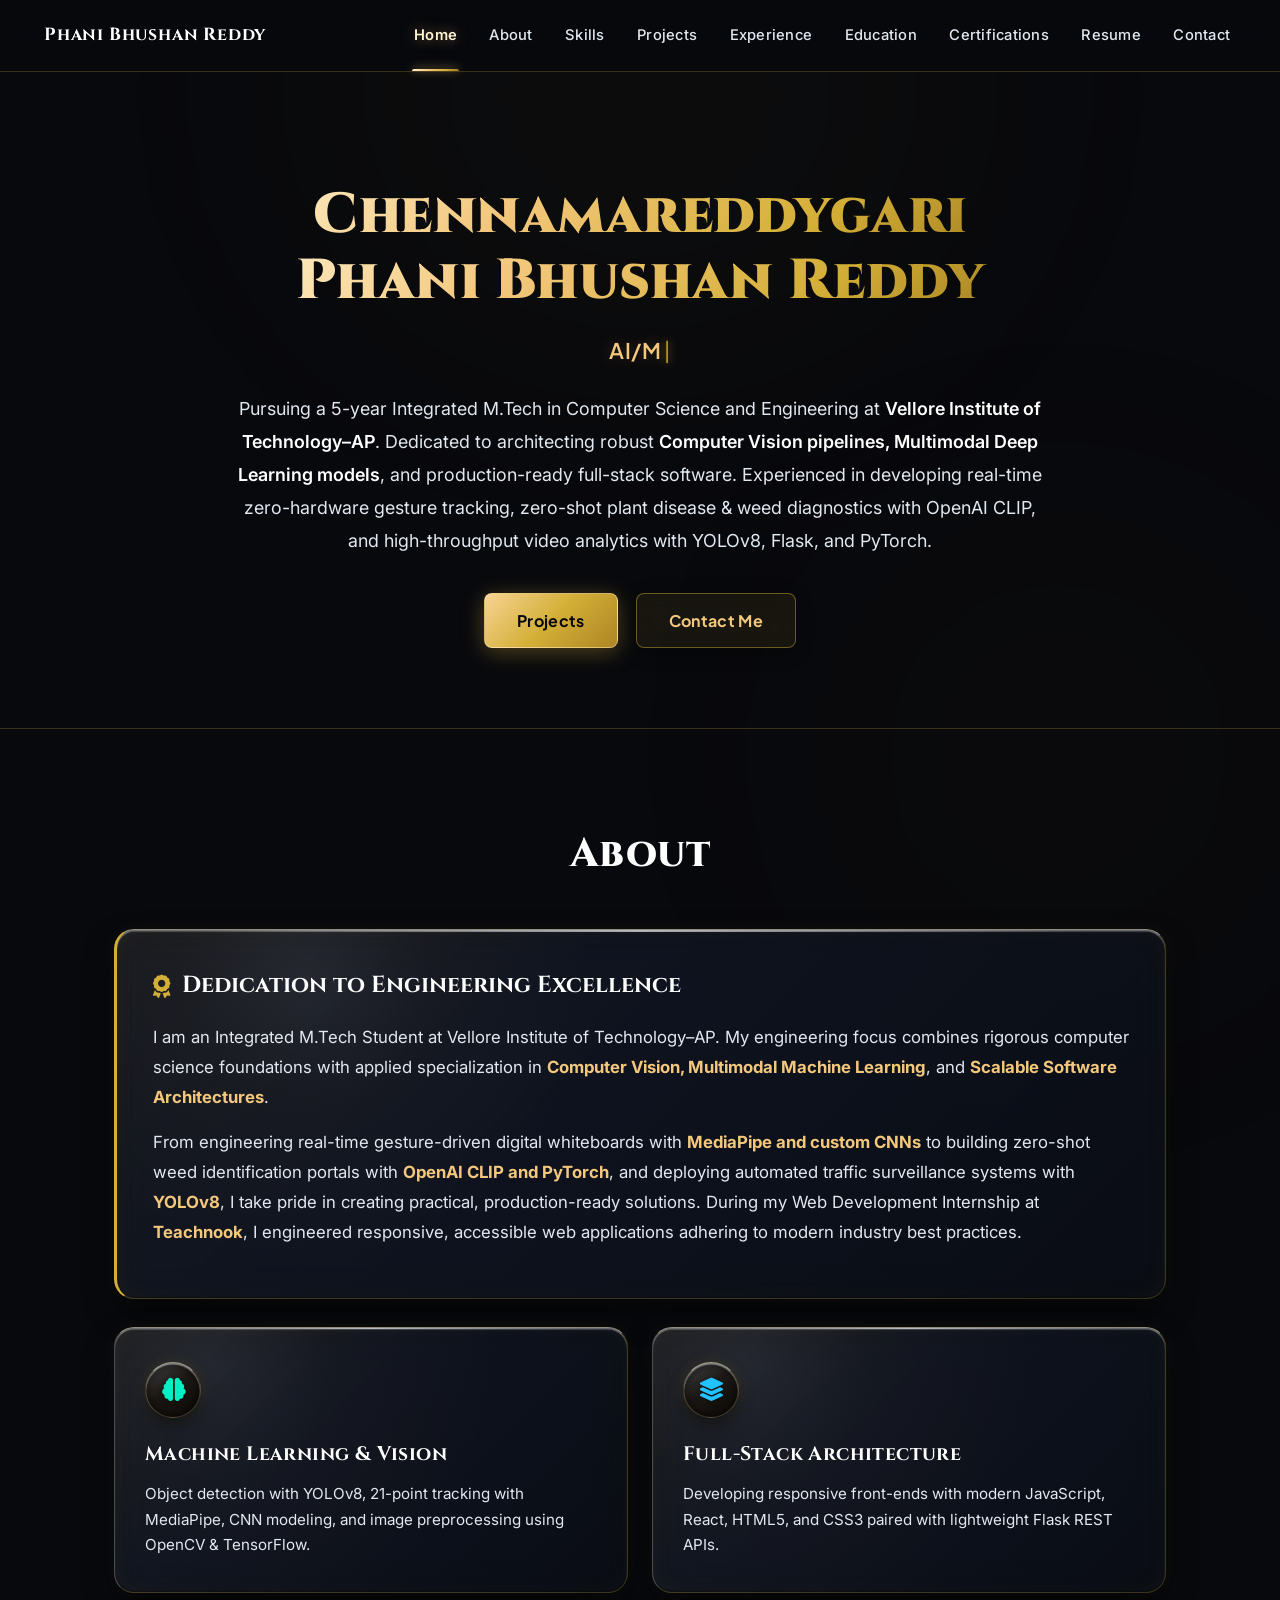
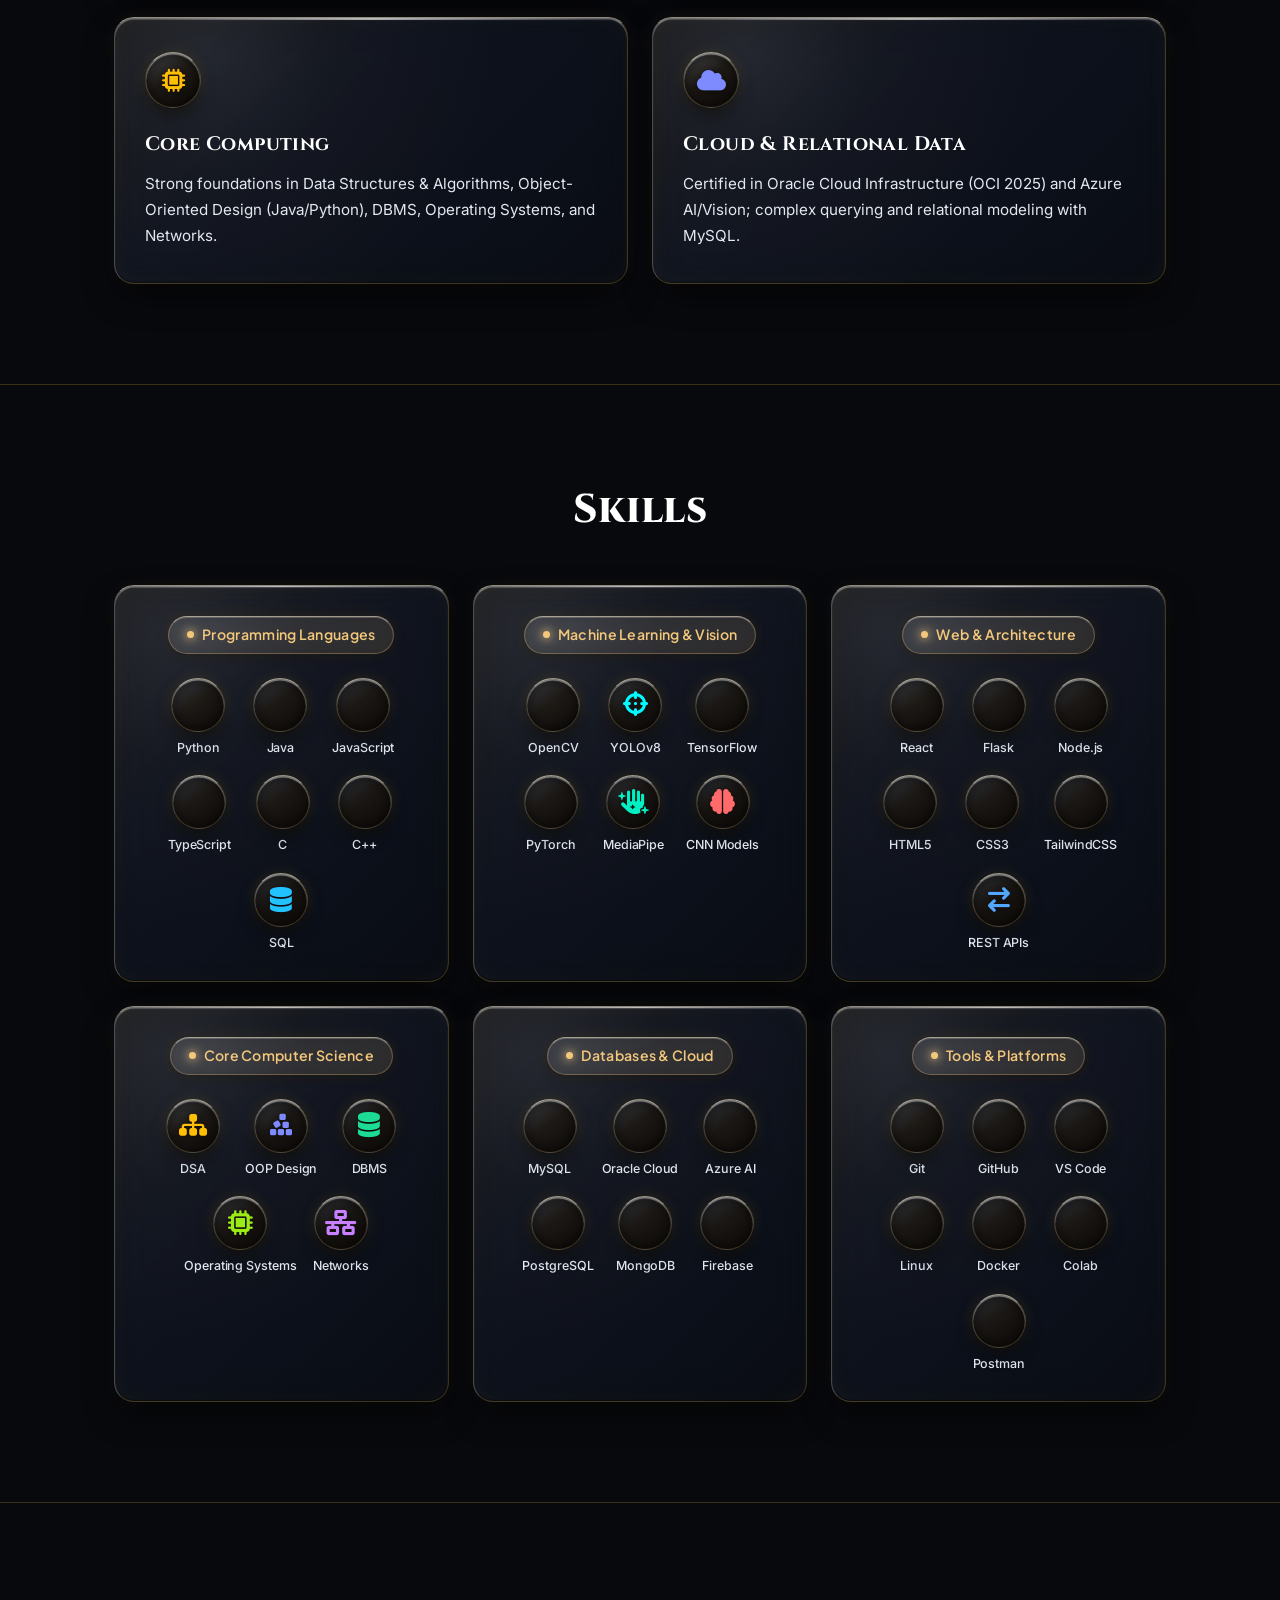
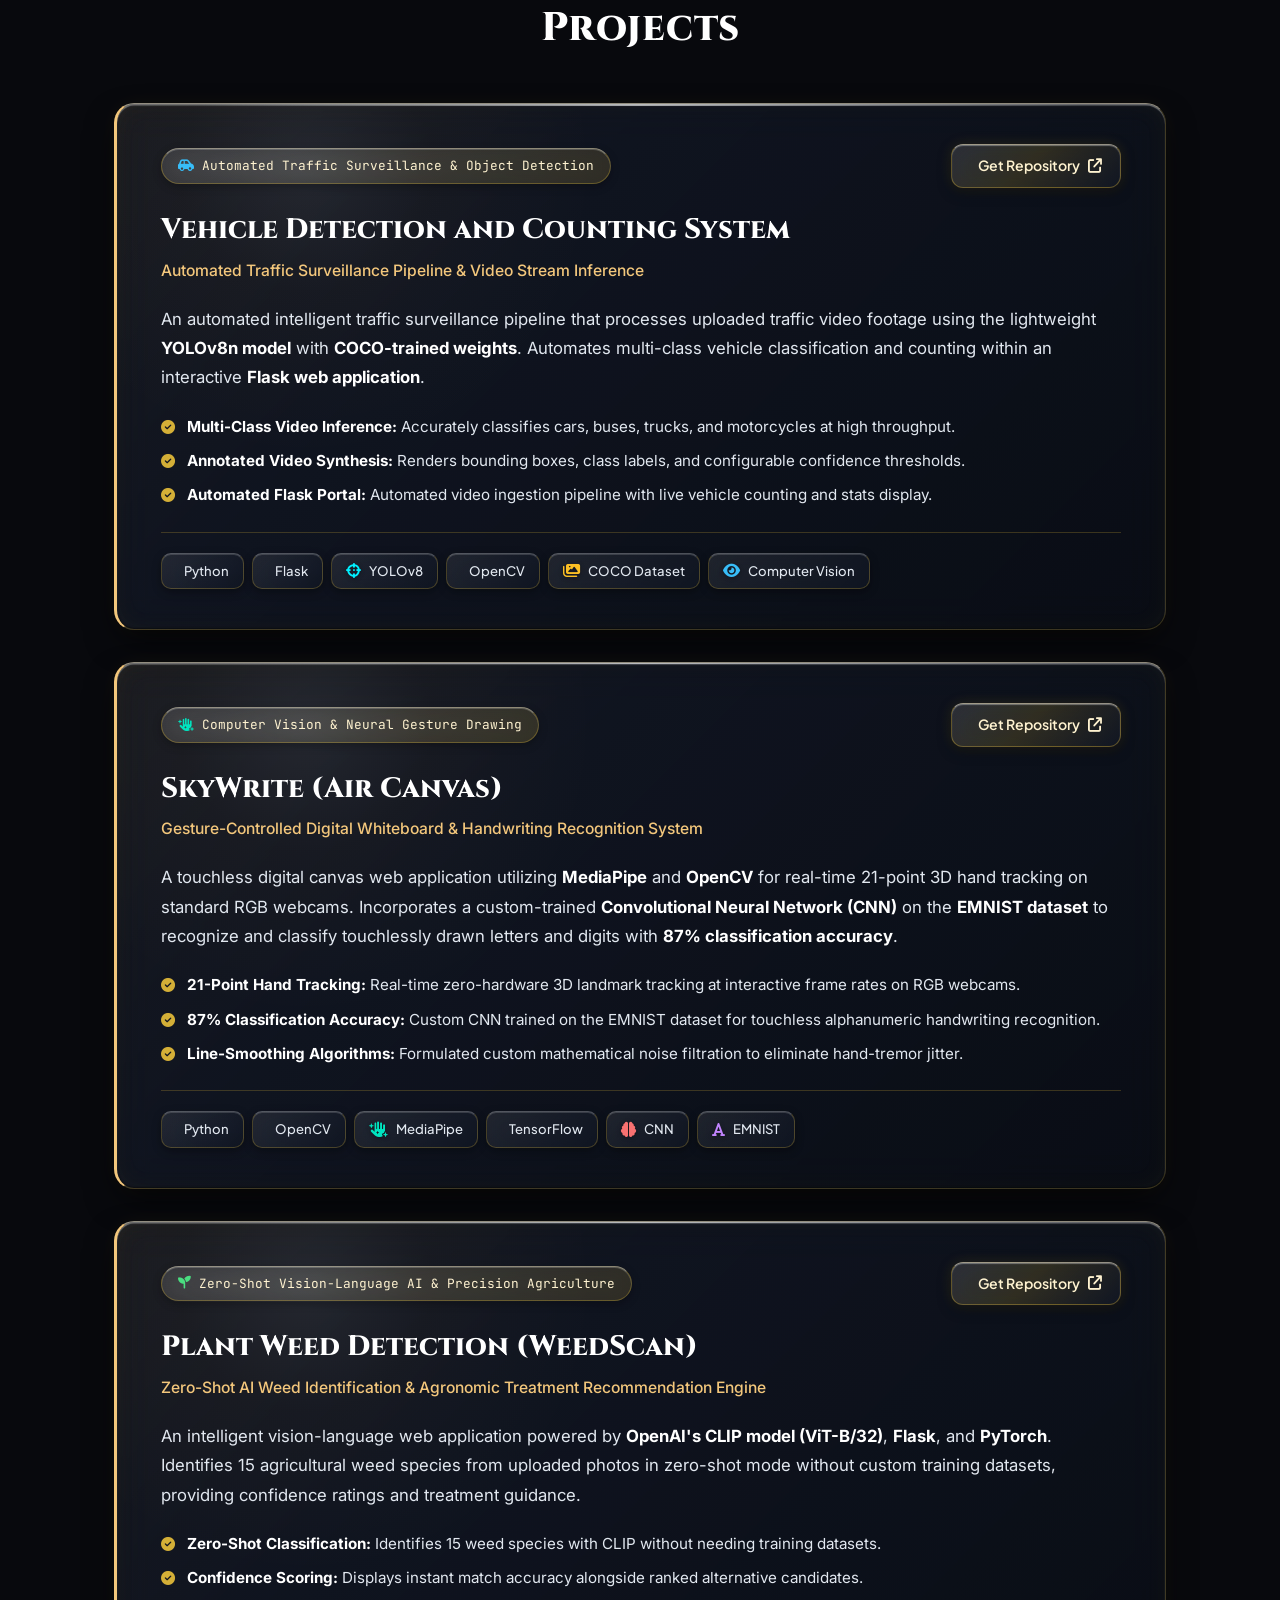
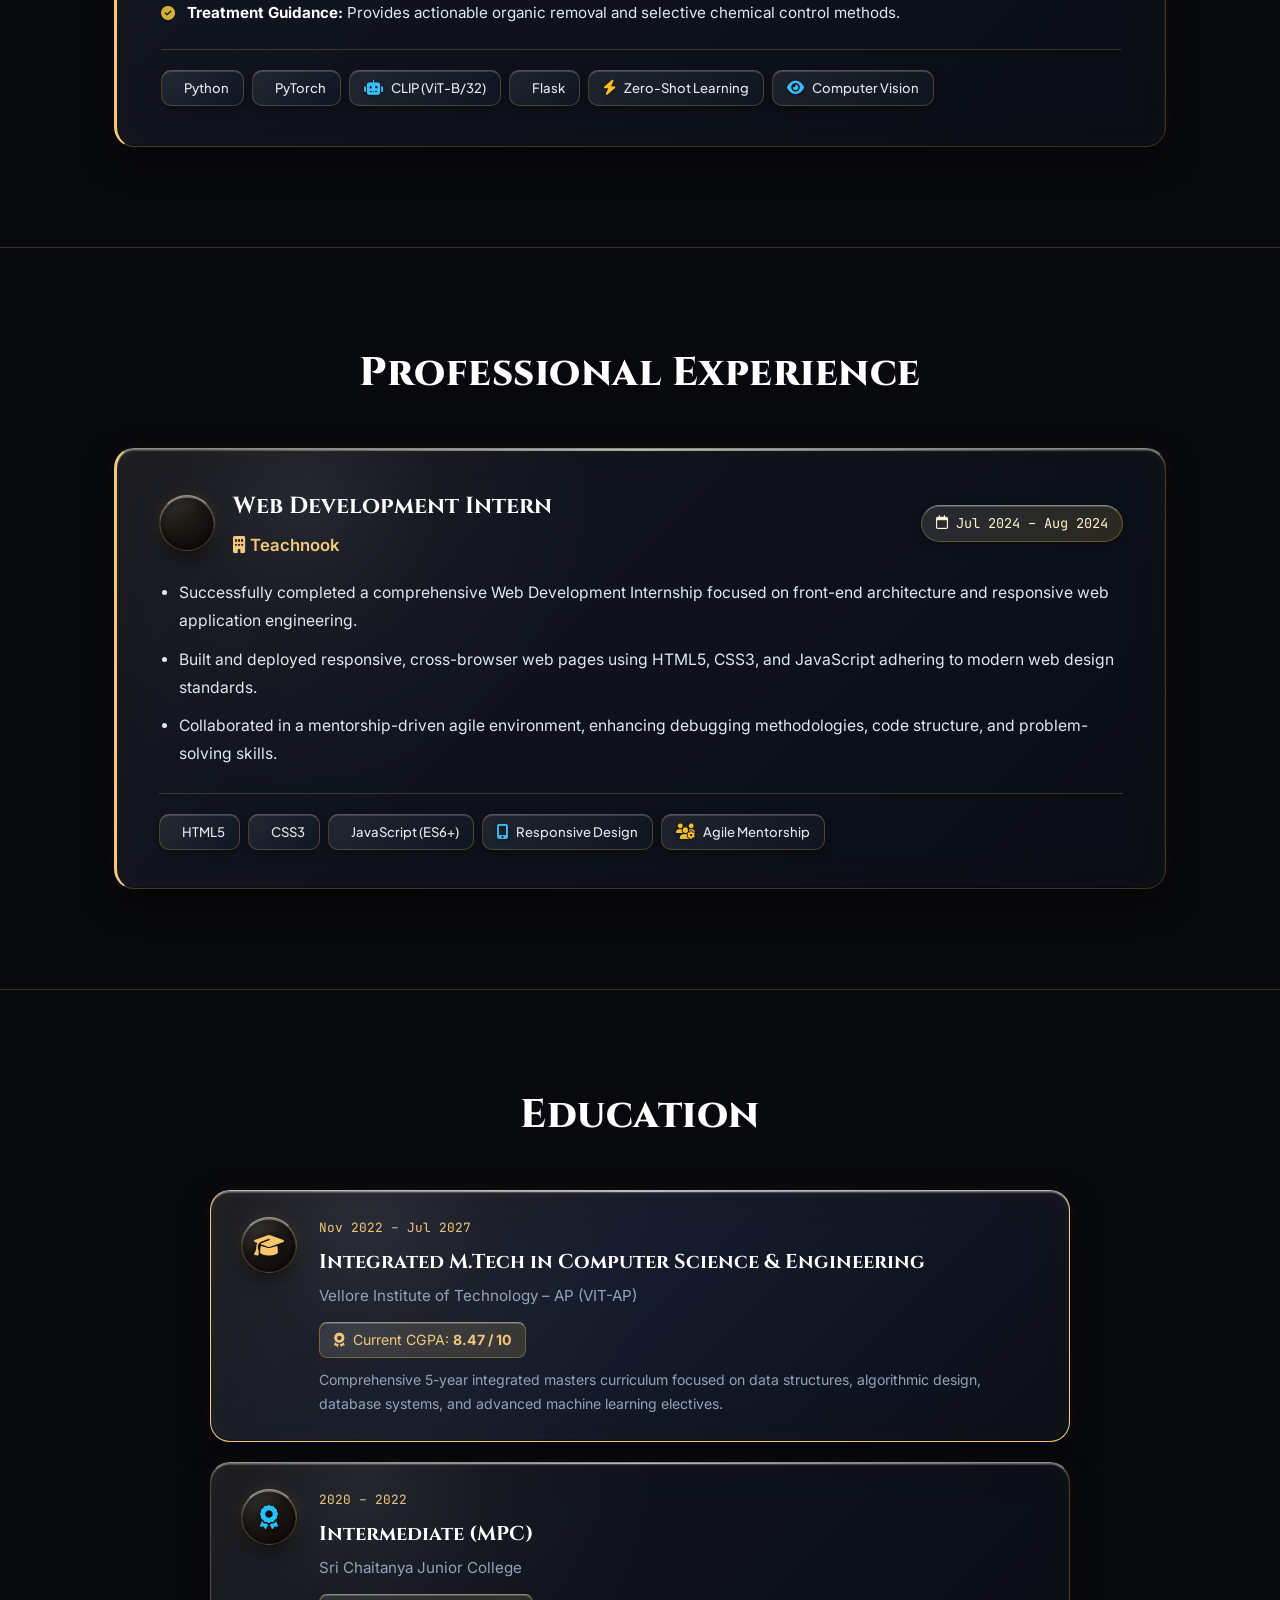
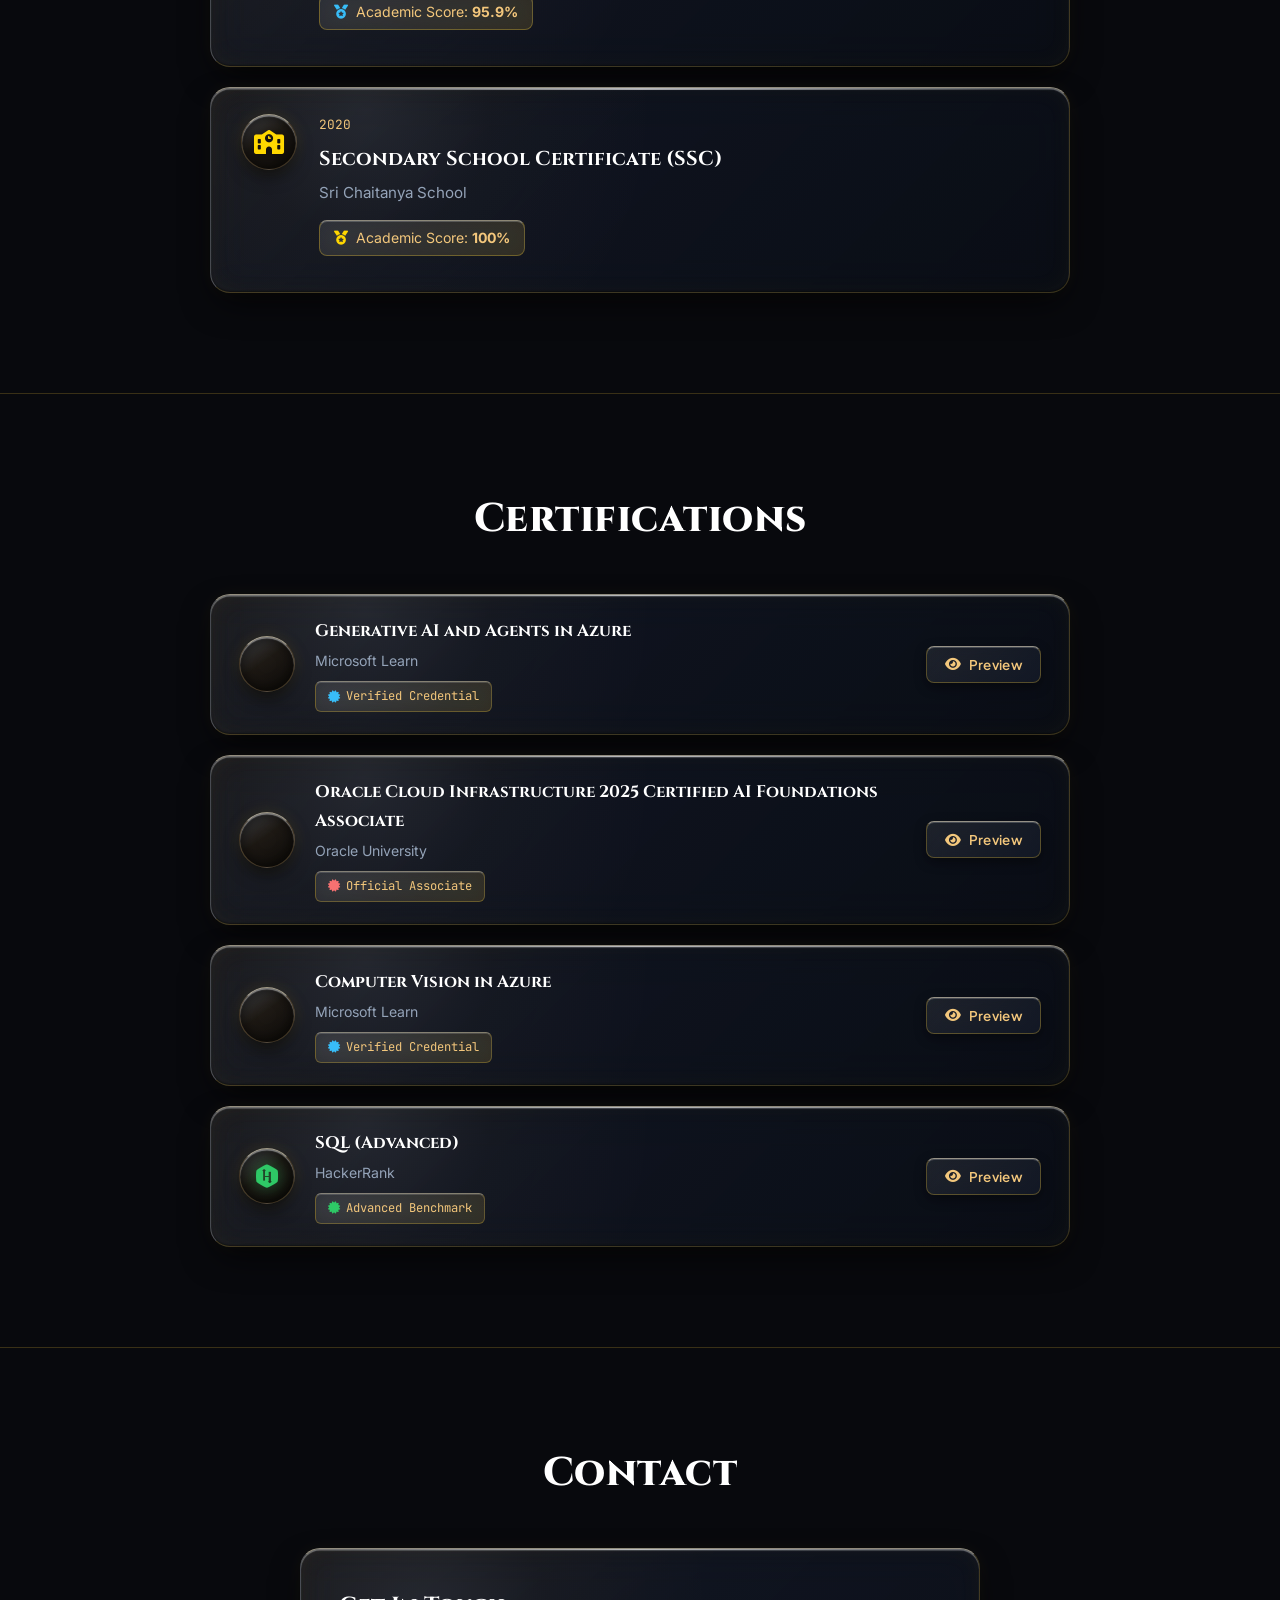
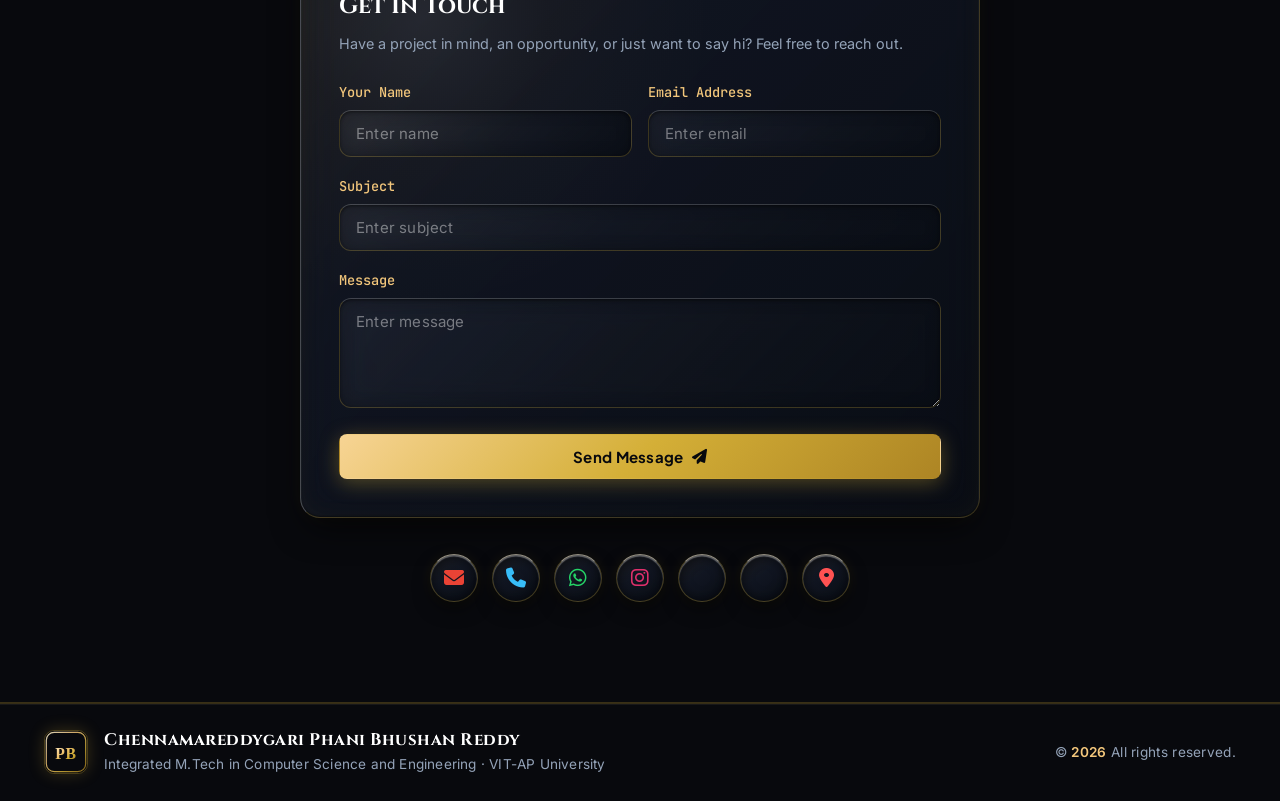
==== commit fbe73c8c: "fix(skills): keep all skill labels on a single line with nowrap and fluid item width on mobile and l" ====
--- a/index.html
+++ b/index.html
@@ -18,7 +18,7 @@
 
   <link rel="stylesheet" href="https://cdnjs.cloudflare.com/ajax/libs/font-awesome/6.5.1/css/all.min.css" />
   <link rel="stylesheet" type="text/css" href="https://cdn.jsdelivr.net/gh/devicons/devicon@latest/devicon.min.css" />
-  <link rel="stylesheet" href="style.css?v=9.2" />
+  <link rel="stylesheet" href="style.css?v=9.3" />
 </head>
 <body>
 
--- a/style.css
+++ b/style.css
@@ -1490,7 +1490,10 @@
   flex-direction: column;
   align-items: center;
   text-align: center;
-  width: 72px;
+  min-width: 68px;
+  width: auto;
+  max-width: 105px;
+  padding: 0 4px;
   cursor: pointer;
   transition: transform 0.28s cubic-bezier(0.16, 1, 0.3, 1);
 }
@@ -1544,13 +1547,16 @@
 
 .skill-label {
   font-family: var(--font-sans);
-  font-size: 0.8rem;
+  font-size: 0.78rem;
   font-weight: 500;
   color: var(--text-creamy);
   margin-top: 8px;
   line-height: 1.25;
+  letter-spacing: -0.1px;
   transition: color 0.2s ease, text-shadow 0.2s ease;
-  word-break: break-word;
+  white-space: nowrap;
+  word-break: keep-all;
+  overflow-wrap: normal;
   text-align: center;
 }
 
@@ -3025,10 +3031,13 @@
     padding: 22px 14px;
   }
   .skills-bubble-grid {
-    gap: 16px 10px;
+    gap: 16px 8px;
   }
   .skill-disc-item {
-    width: 62px;
+    min-width: 56px;
+    width: auto;
+    max-width: 92px;
+    padding: 0 3px;
   }
   .skill-icon-bubble {
     width: 46px;
@@ -3038,6 +3047,9 @@
   .skill-label {
     font-size: 0.72rem;
     margin-top: 6px;
+    white-space: nowrap !important;
+    word-break: keep-all !important;
+    overflow-wrap: normal !important;
   }
 
   /* Projects */
@@ -3264,13 +3276,24 @@
     width: 34px;
     height: 34px;
   }
+  .skills-bubble-grid {
+    gap: 14px 6px;
+  }
   .skill-disc-item {
-    width: 56px;
+    min-width: 50px;
+    width: auto;
+    max-width: 86px;
+    padding: 0 2px;
   }
   .skill-icon-bubble {
     width: 42px;
     height: 42px;
     font-size: 18px;
+  }
+  .skill-label {
+    font-size: 0.68rem;
+    white-space: nowrap !important;
+    word-break: keep-all !important;
   }
   .credential-actions {
     padding-left: 0;
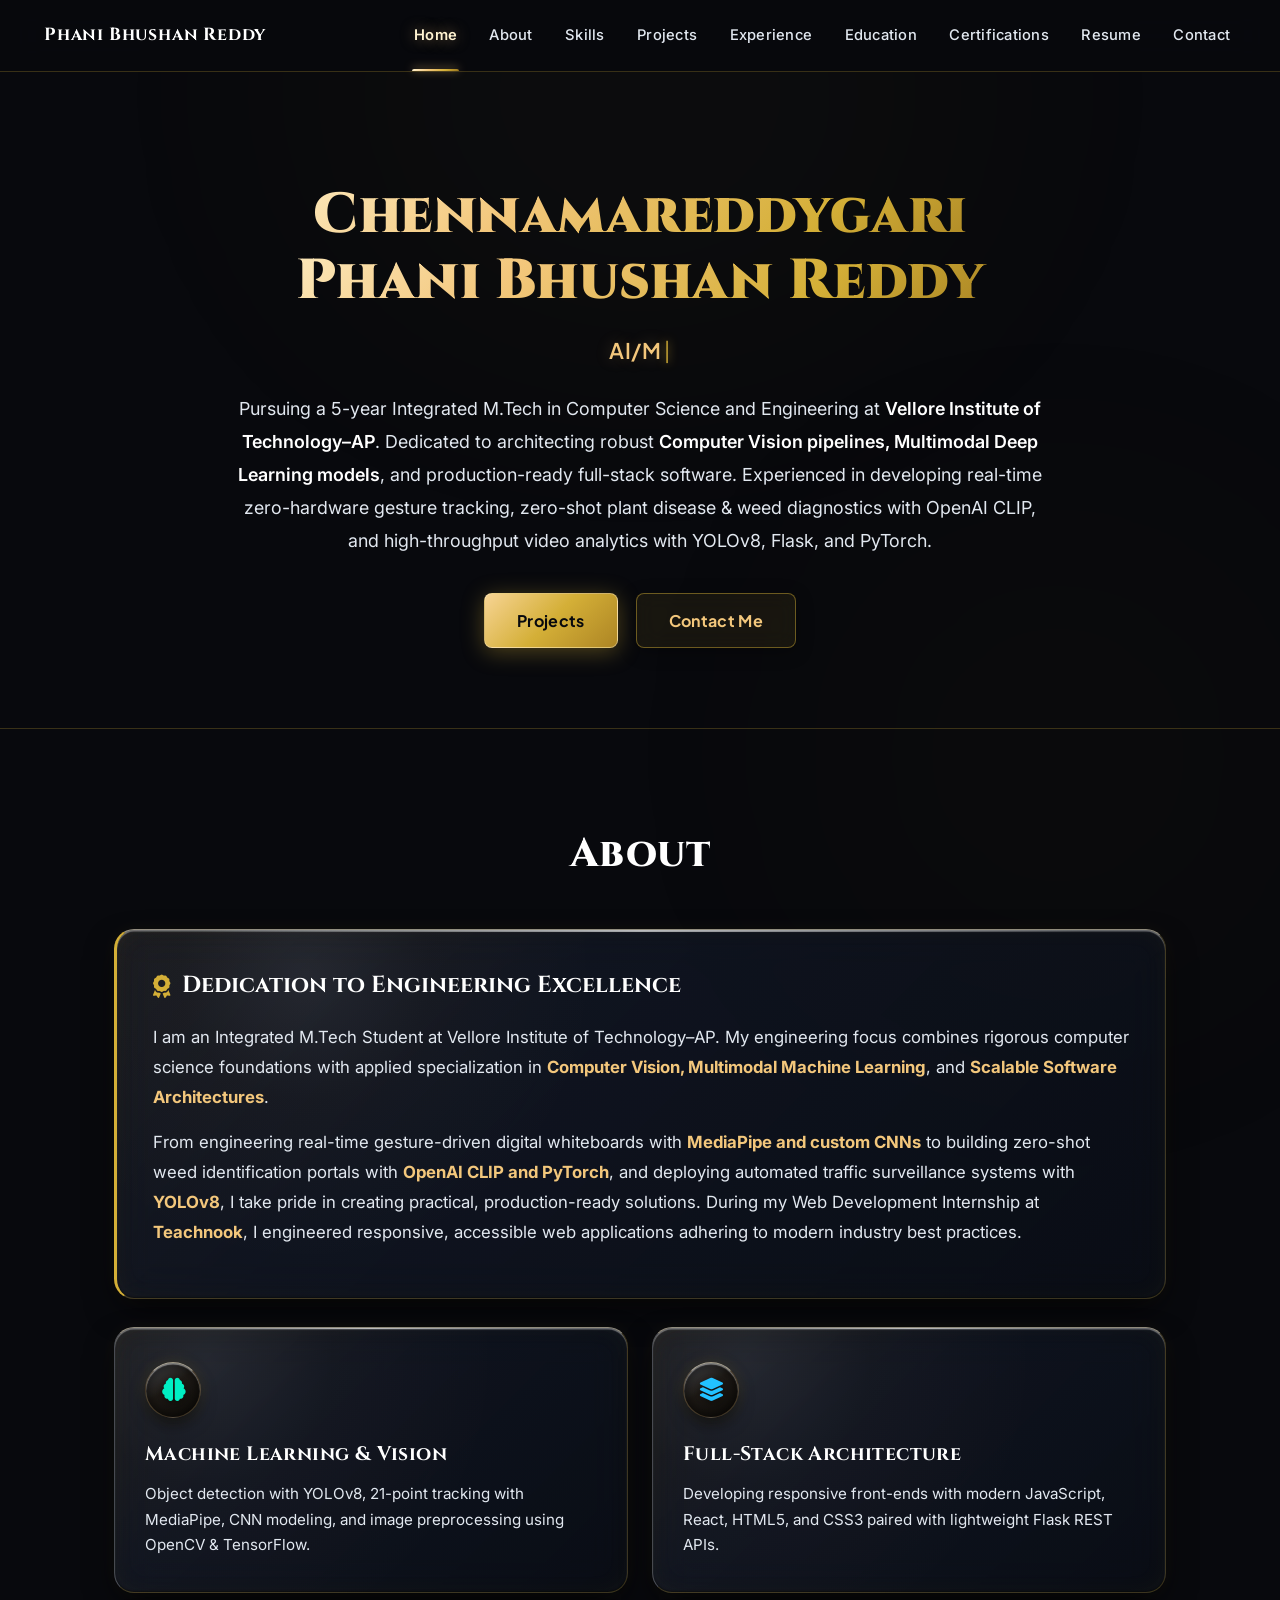
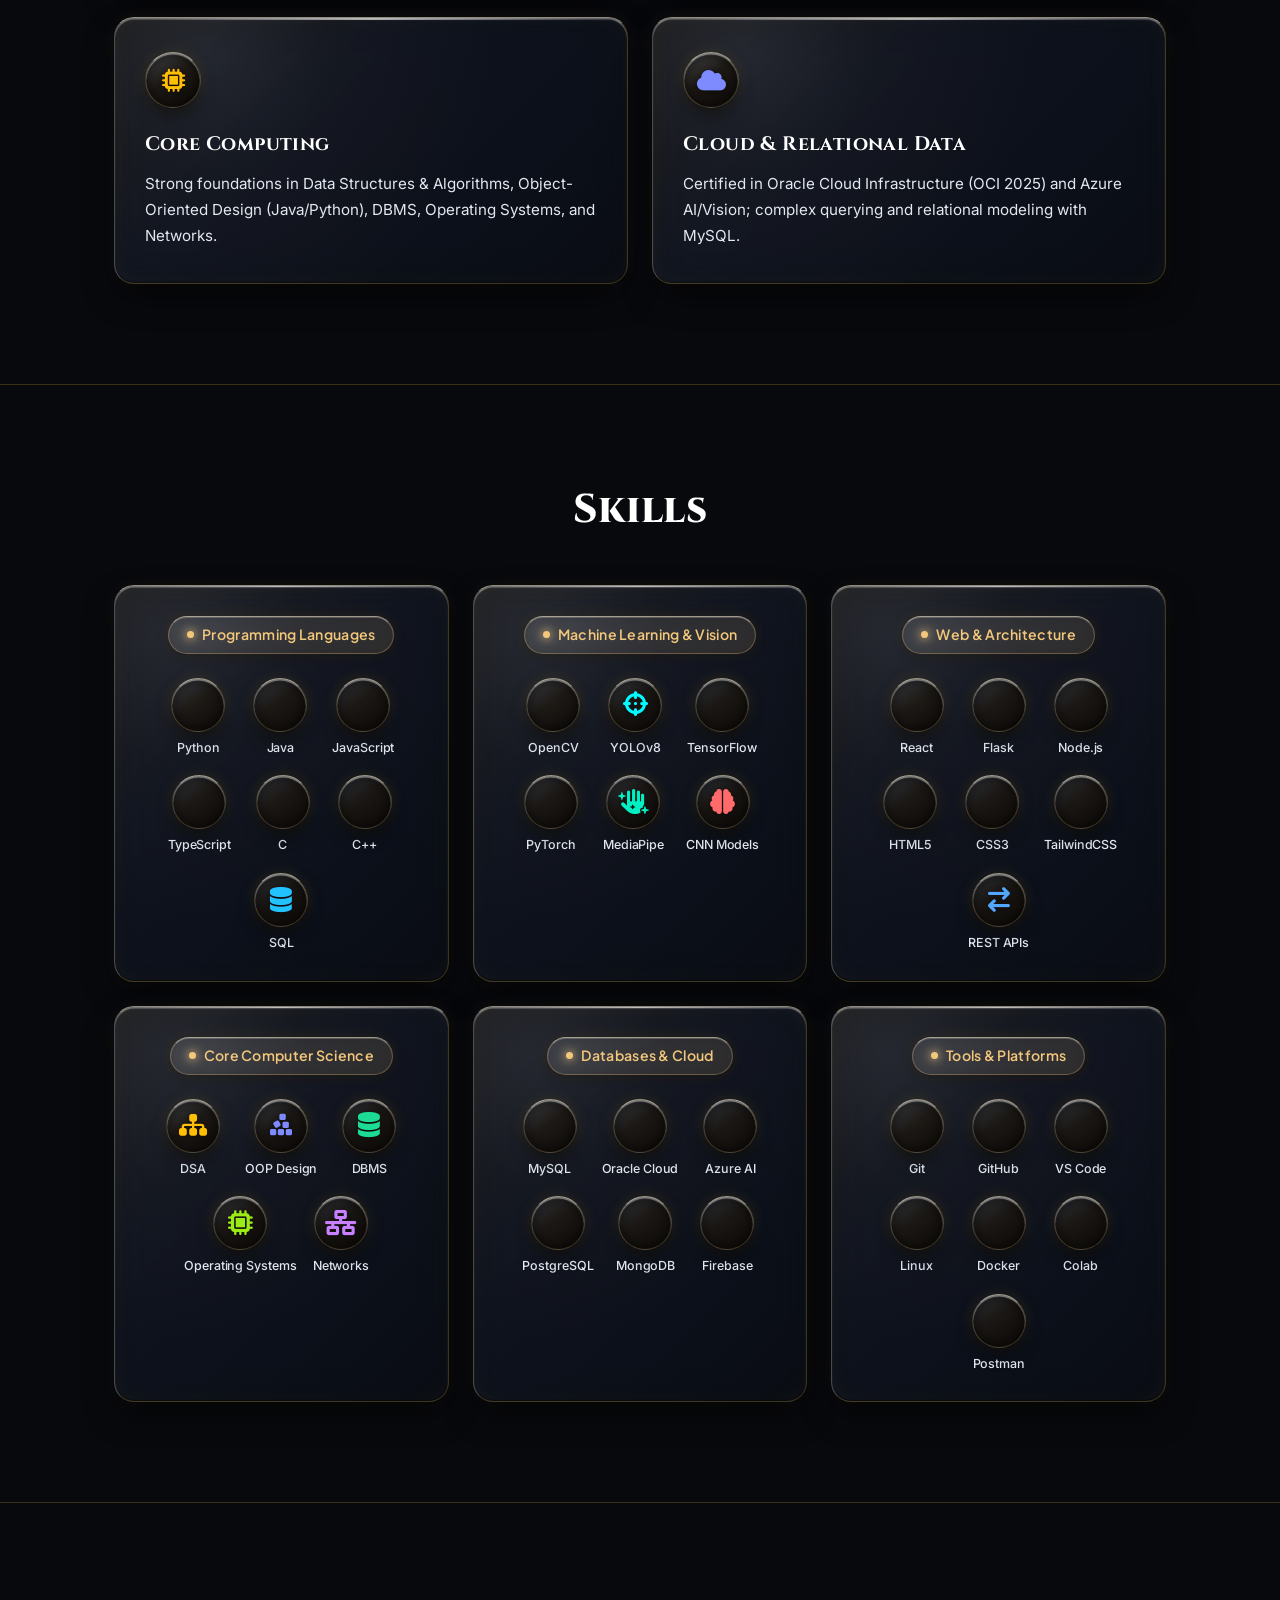
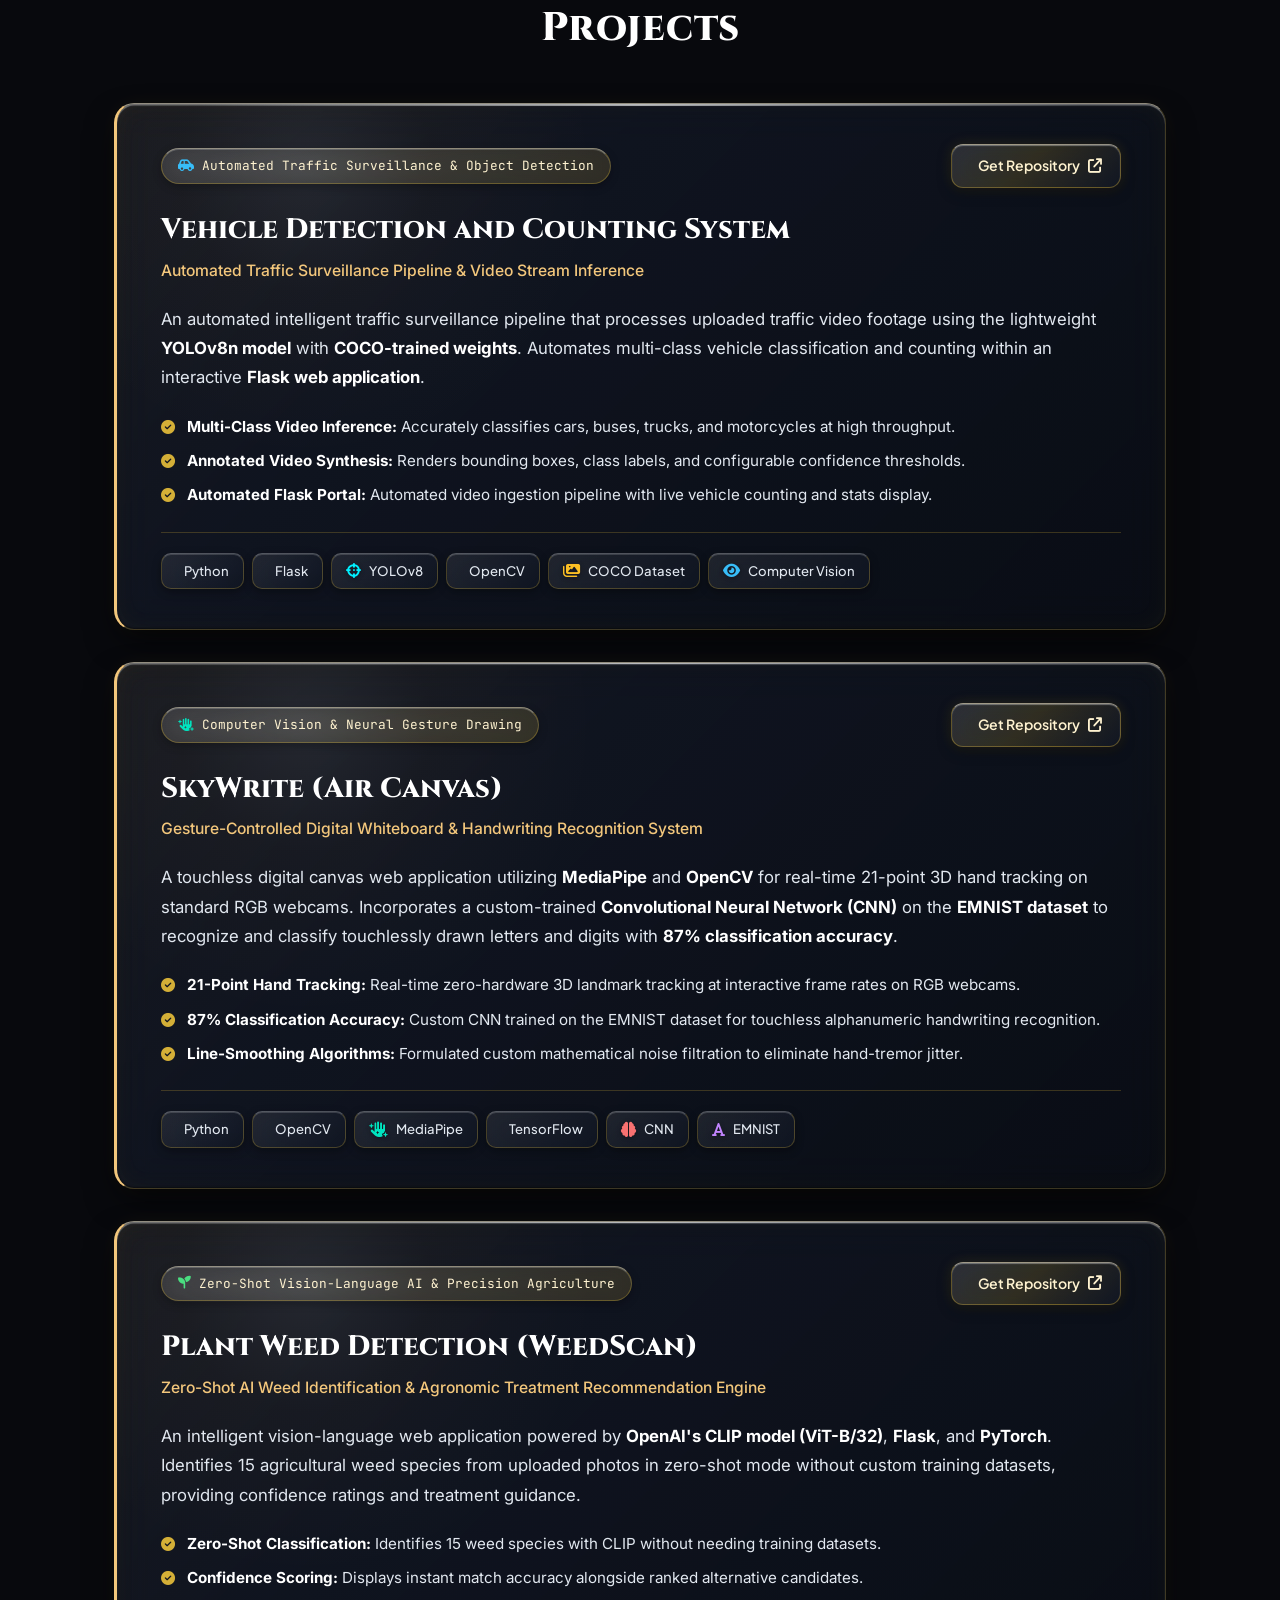
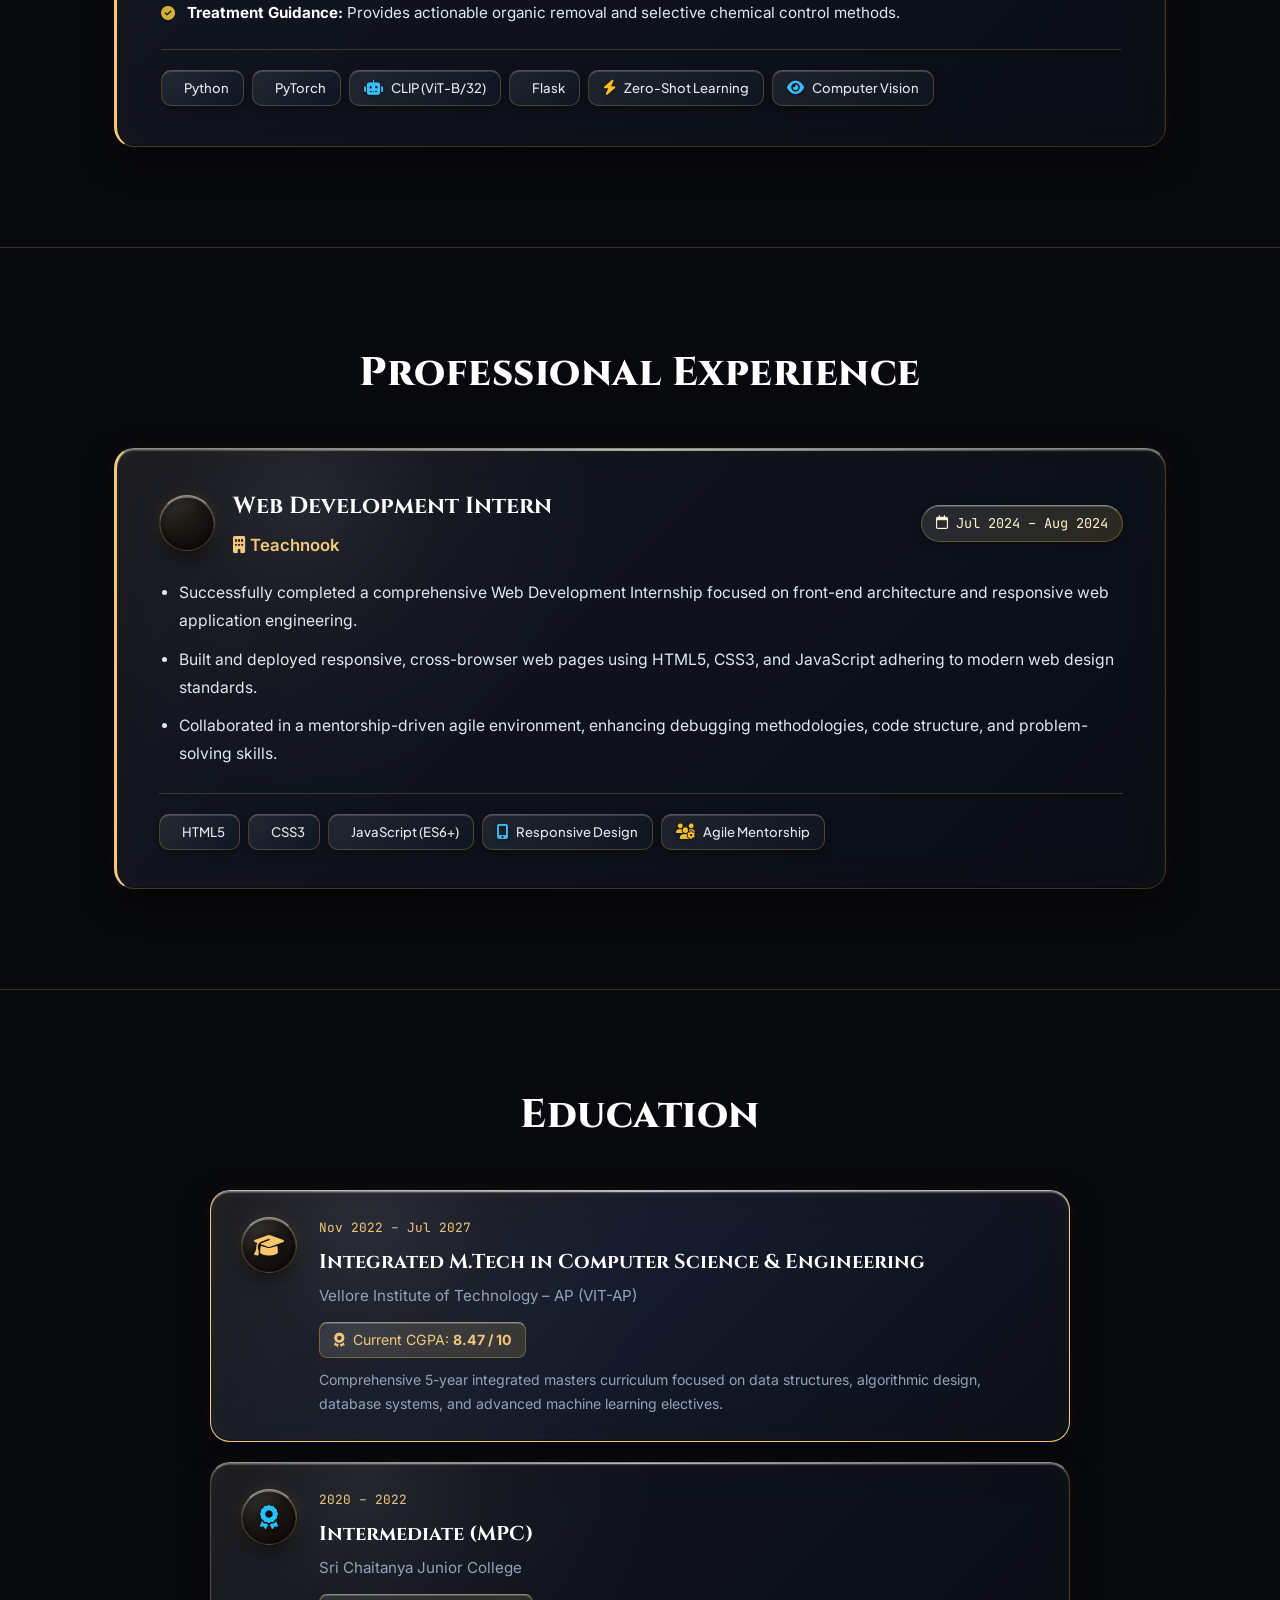
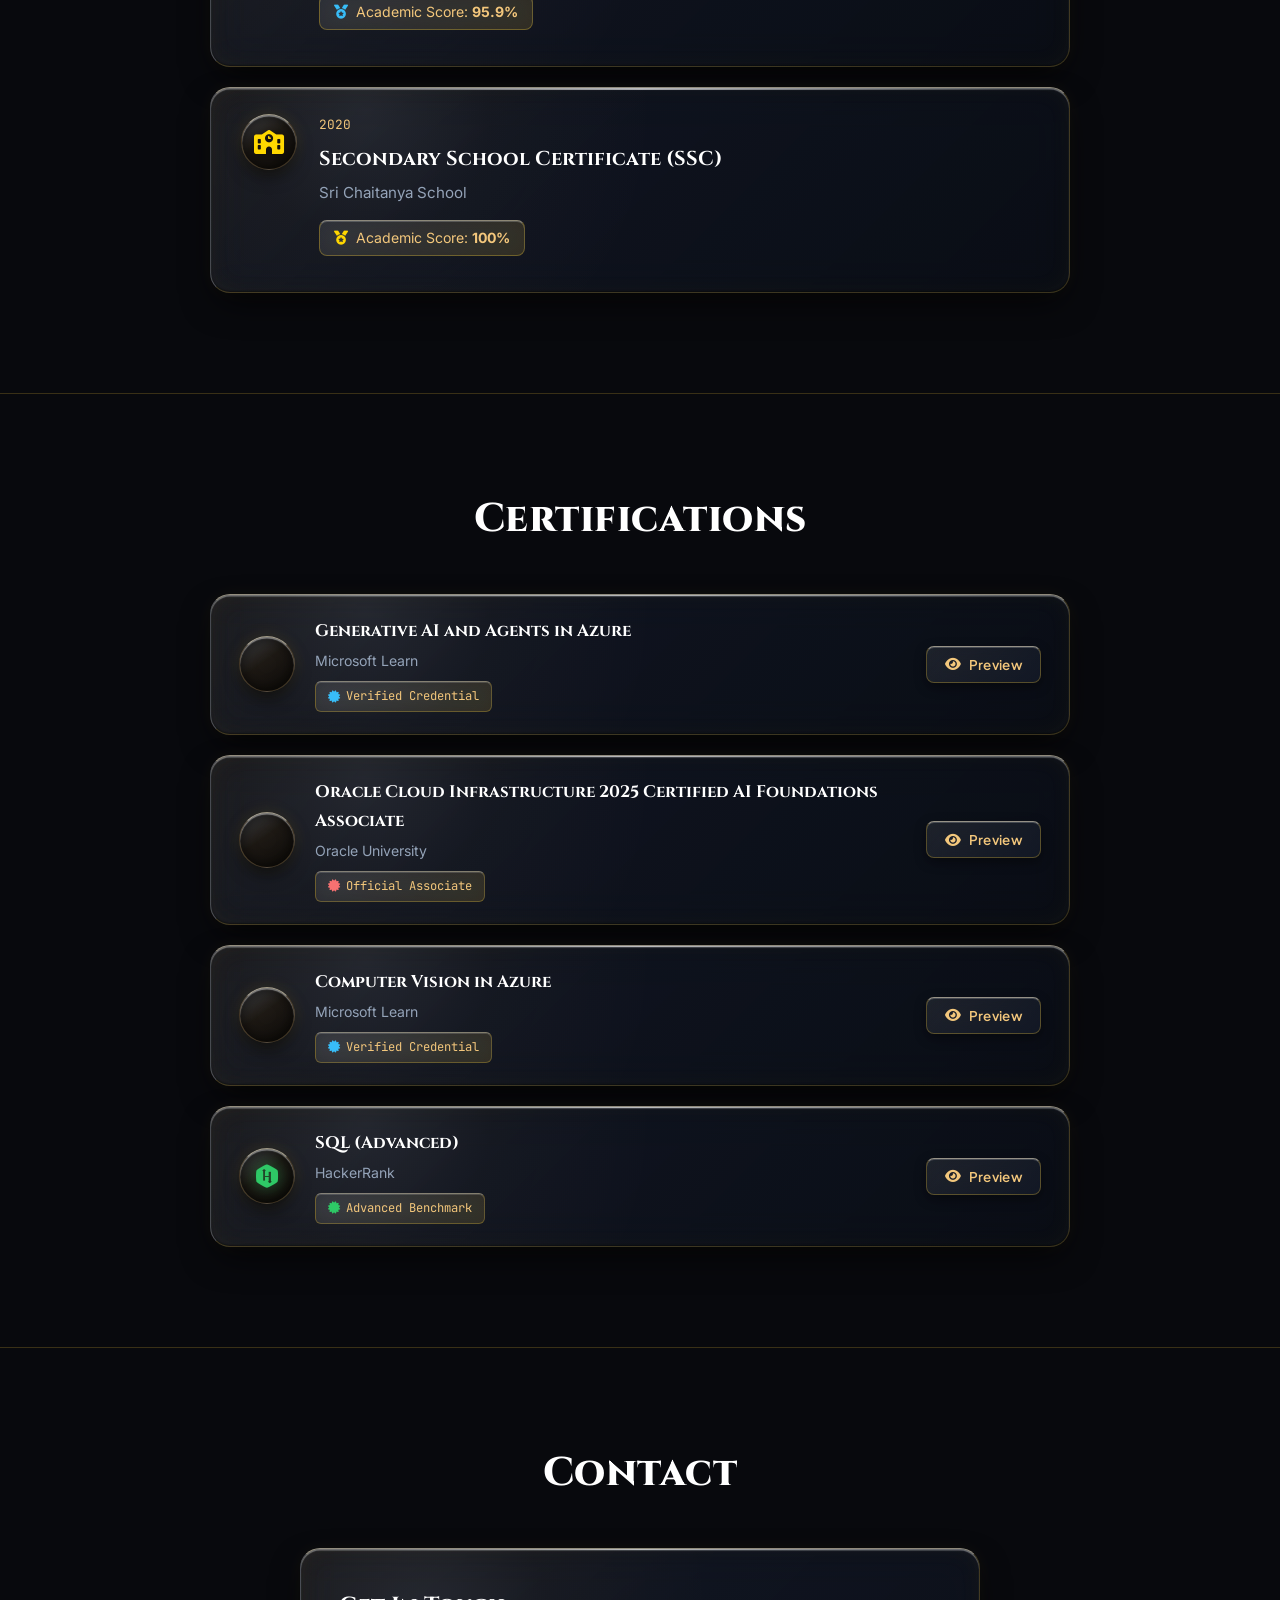
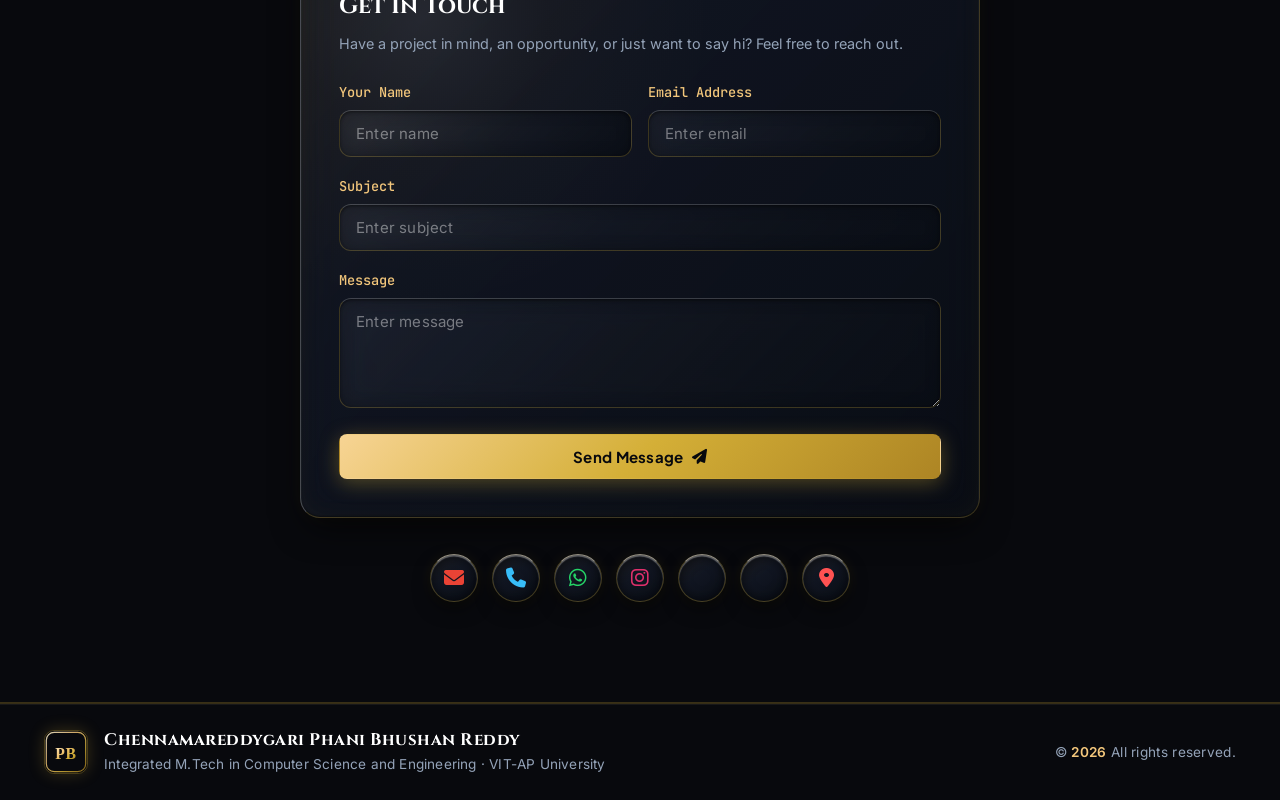
==== commit 064d7fa5: "fix(footer): format author name and academic degree onto single balanced lines on mobile to eliminat" ====
--- a/index.html
+++ b/index.html
@@ -18,7 +18,7 @@
 
   <link rel="stylesheet" href="https://cdnjs.cloudflare.com/ajax/libs/font-awesome/6.5.1/css/all.min.css" />
   <link rel="stylesheet" type="text/css" href="https://cdn.jsdelivr.net/gh/devicons/devicon@latest/devicon.min.css" />
-  <link rel="stylesheet" href="style.css?v=9.3" />
+  <link rel="stylesheet" href="style.css?v=9.4" />
 </head>
 <body>
 
@@ -909,7 +909,10 @@
         </div>
         <div class="footer-text-group">
           <p class="footer-author-name">Chennamareddygari Phani Bhushan Reddy</p>
-          <p class="footer-academic-line">Integrated M.Tech in Computer Science and Engineering · VIT-AP University</p>
+          <p class="footer-academic-line">
+            <span class="footer-acad-full">Integrated M.Tech in Computer Science and Engineering · VIT-AP University</span>
+            <span class="footer-acad-compact">Integrated M.Tech in CSE · VIT-AP University</span>
+          </p>
         </div>
       </div>
       <div class="footer-right">
--- a/style.css
+++ b/style.css
@@ -2253,6 +2253,14 @@
   color: var(--text-muted);
   line-height: 1.4;
   letter-spacing: 0.2px;
+}
+
+.footer-acad-full {
+  display: inline;
+}
+
+.footer-acad-compact {
+  display: none;
 }
 
 .footer-right {
@@ -2889,7 +2897,7 @@
 
   /* Footer */
   .footer {
-    padding: 30px 0;
+    padding: 28px 0;
   }
   .footer-container {
     flex-direction: column;
@@ -2905,6 +2913,26 @@
   }
   .footer-text-group {
     align-items: center;
+  }
+  .footer-author-name {
+    font-size: clamp(0.78rem, 3.2vw, 0.98rem);
+    letter-spacing: 0.3px;
+    white-space: nowrap;
+  }
+  .footer-acad-full {
+    display: none;
+  }
+  .footer-acad-compact {
+    display: inline;
+    white-space: nowrap;
+  }
+  .footer-academic-line {
+    font-size: clamp(0.74rem, 2.8vw, 0.84rem);
+    white-space: nowrap;
+  }
+  .footer-copyright {
+    font-size: 0.82rem;
+    white-space: nowrap;
   }
 }
 
@@ -3243,6 +3271,38 @@
   .cert-display-img {
     max-height: calc(90dvh - 120px);
   }
+
+  /* Footer */
+  .footer {
+    padding: 24px 0 28px;
+  }
+  .footer-container {
+    gap: 12px;
+    padding: 0 16px;
+  }
+  .footer-left {
+    gap: 10px;
+  }
+  .footer-crest {
+    width: 40px;
+    height: 40px;
+  }
+  .footer-author-name {
+    font-size: clamp(0.72rem, 3.3vw, 0.88rem);
+    letter-spacing: 0.2px;
+    white-space: nowrap !important;
+    line-height: 1.2;
+    margin-bottom: 4px;
+  }
+  .footer-academic-line {
+    font-size: clamp(0.7rem, 2.8vw, 0.8rem);
+    white-space: nowrap !important;
+    line-height: 1.3;
+  }
+  .footer-copyright {
+    font-size: 0.78rem;
+    white-space: nowrap !important;
+  }
 }
 
 /* 4. Ultra-Compact Screens (iPhone SE 1st gen / narrow foldables <= 360px) */
@@ -3308,6 +3368,25 @@
     height: 32px;
     font-size: 0.85rem;
     flex-shrink: 0;
+  }
+
+  /* Footer */
+  .footer-crest {
+    width: 36px;
+    height: 36px;
+  }
+  .footer-author-name {
+    font-size: 0.7rem;
+    letter-spacing: 0.15px;
+    white-space: nowrap !important;
+  }
+  .footer-academic-line {
+    font-size: 0.66rem;
+    white-space: nowrap !important;
+  }
+  .footer-copyright {
+    font-size: 0.72rem;
+    white-space: nowrap !important;
   }
 }
 
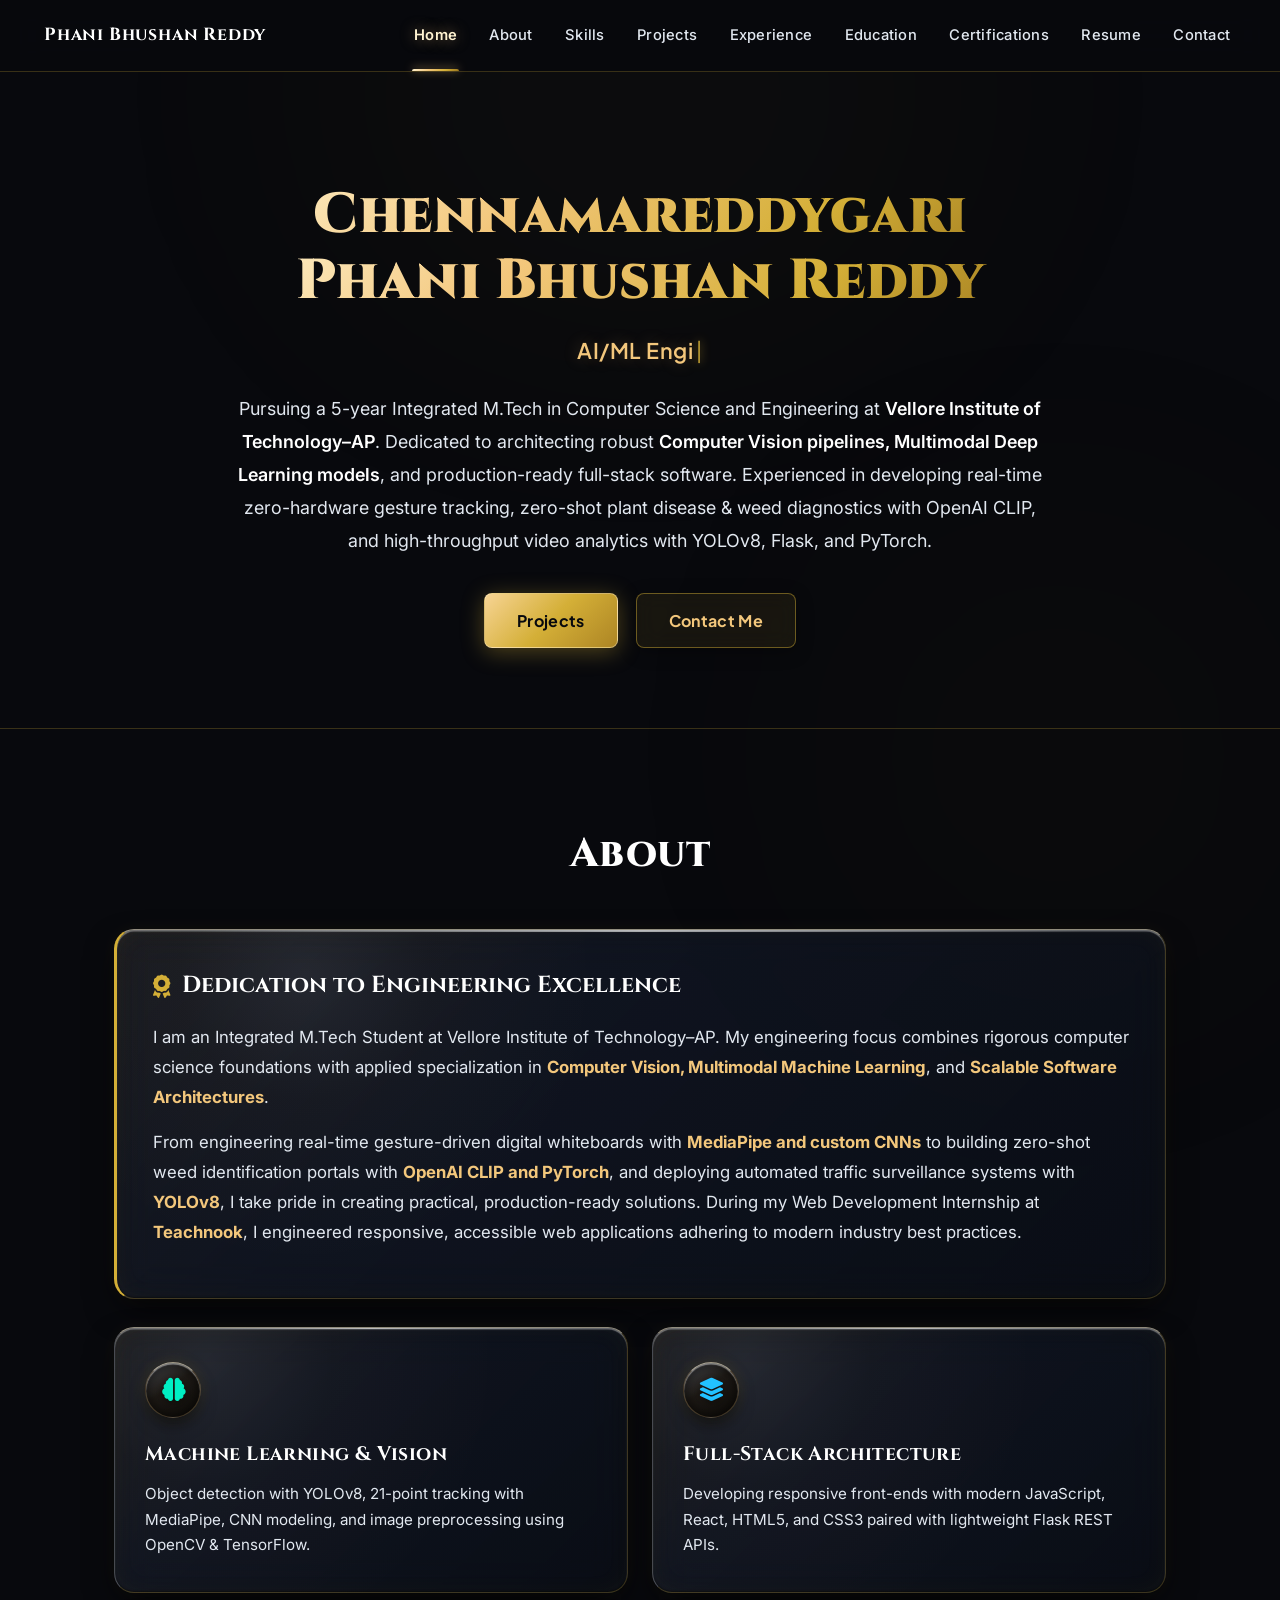
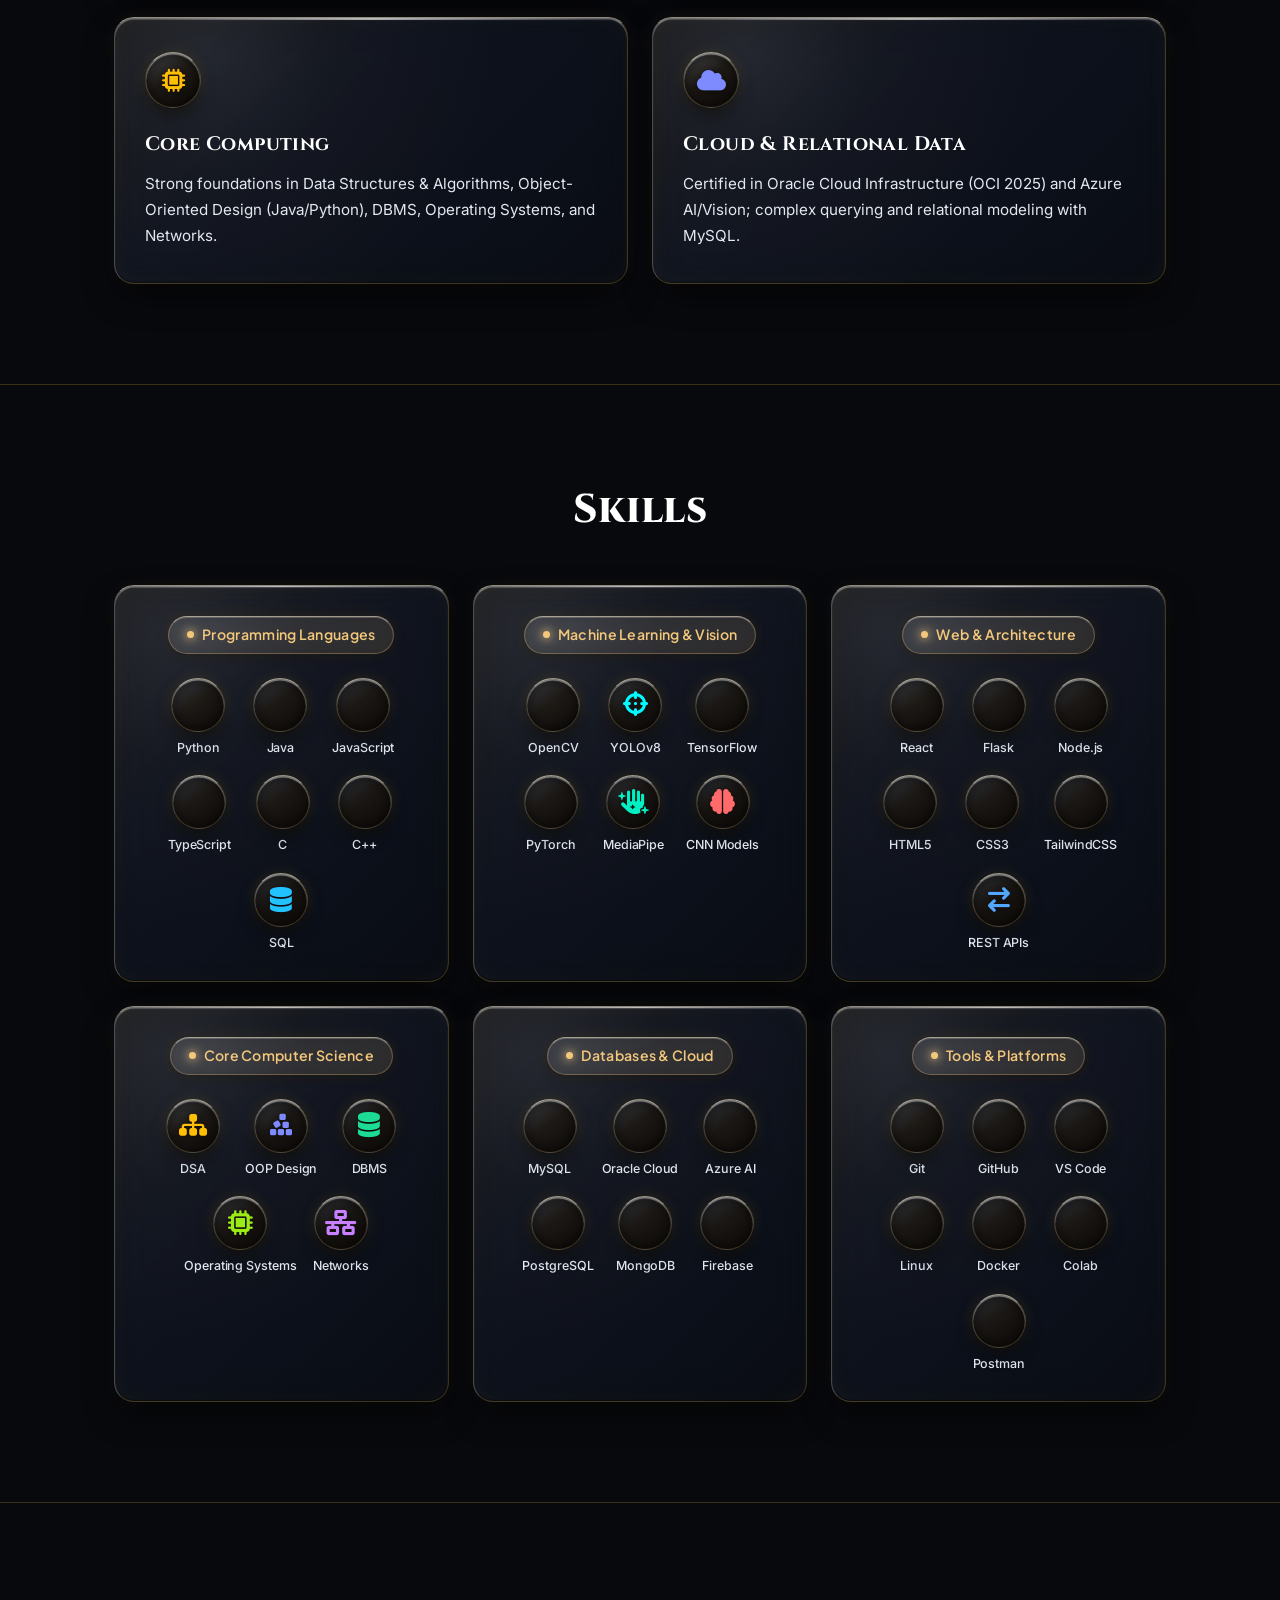
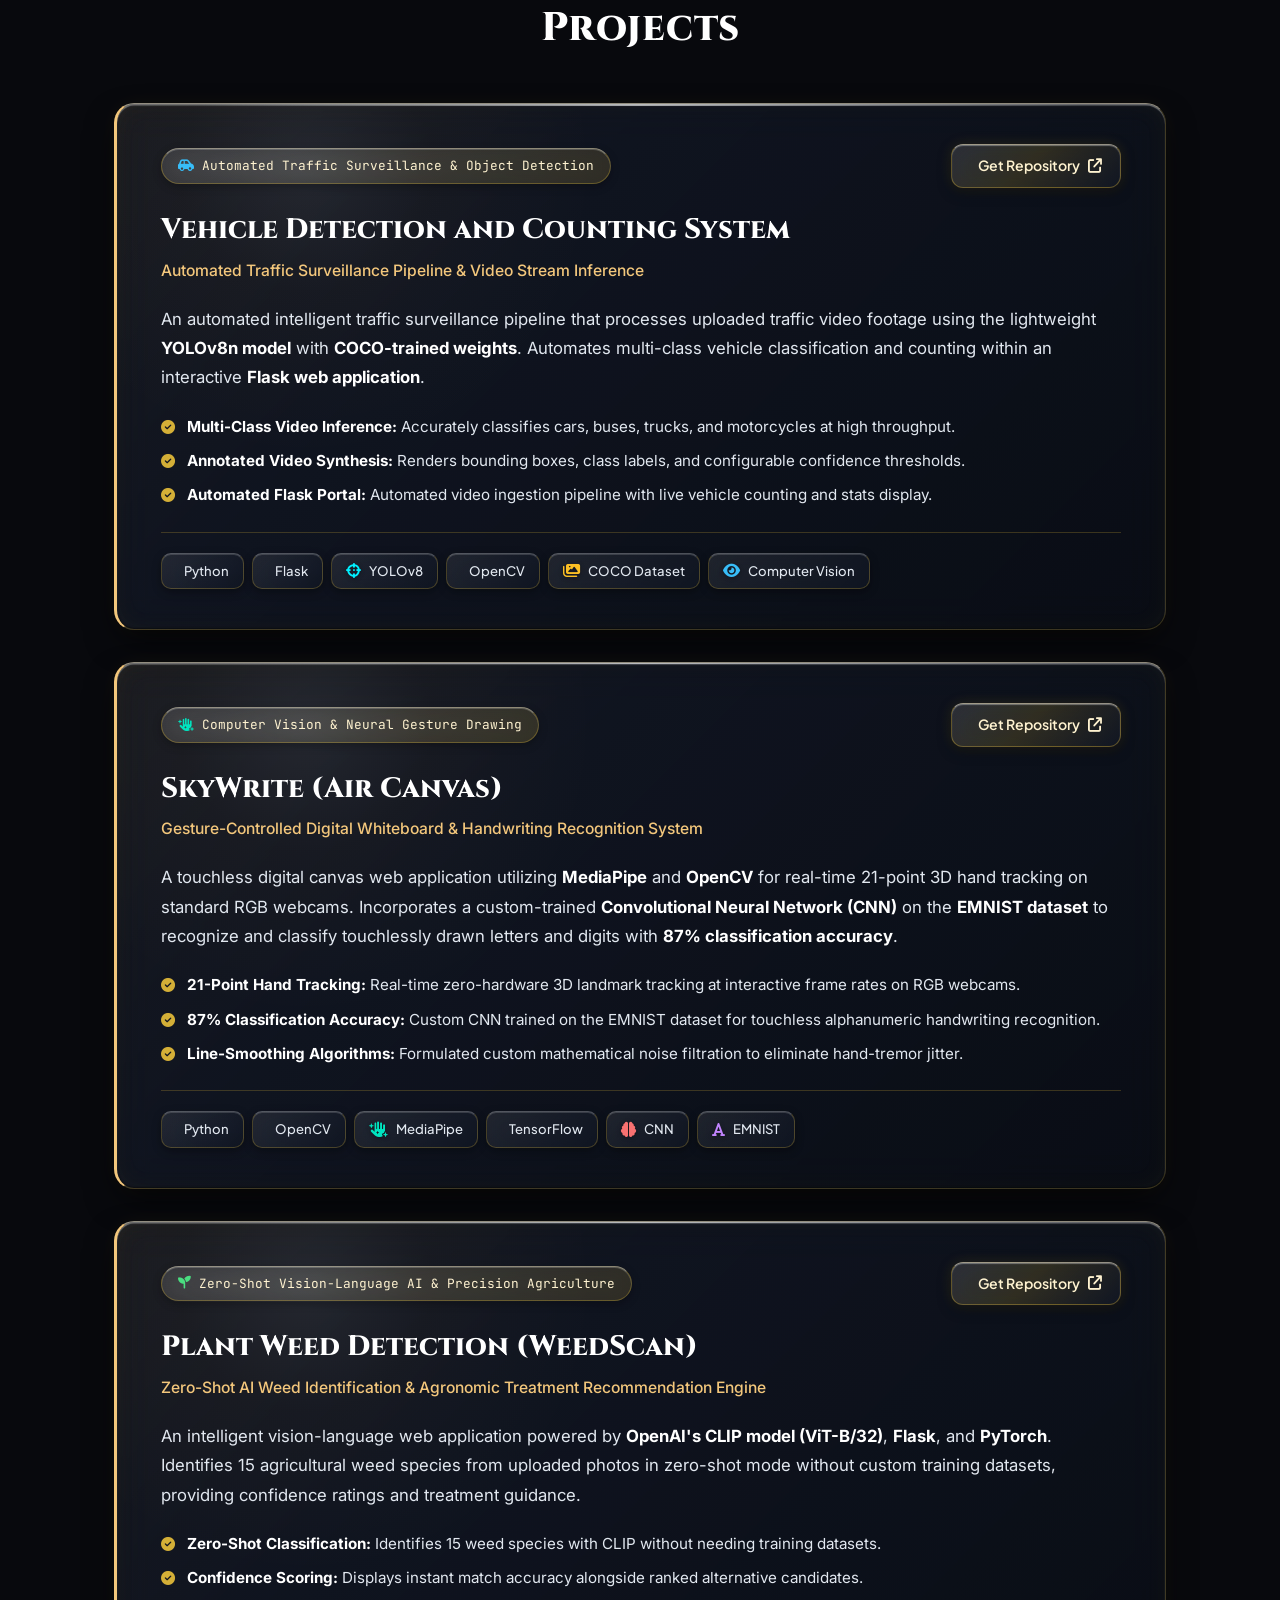
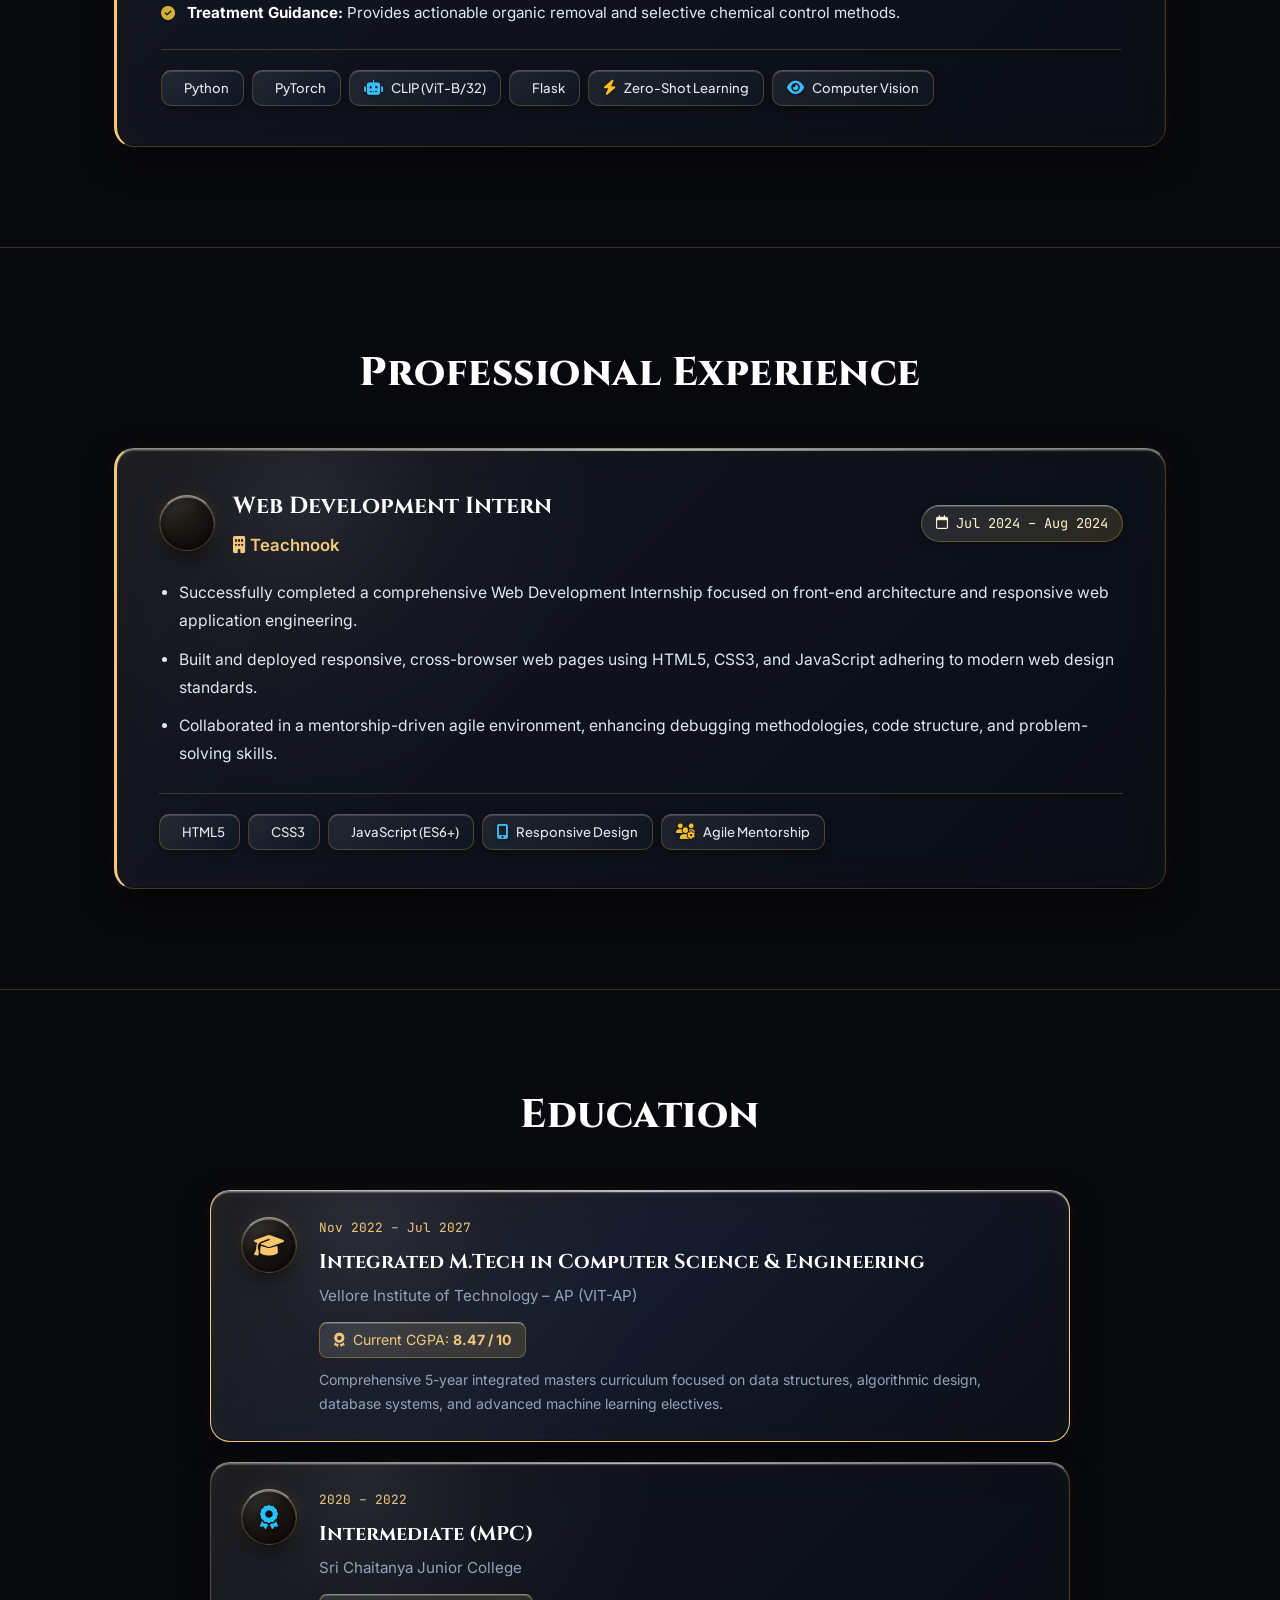
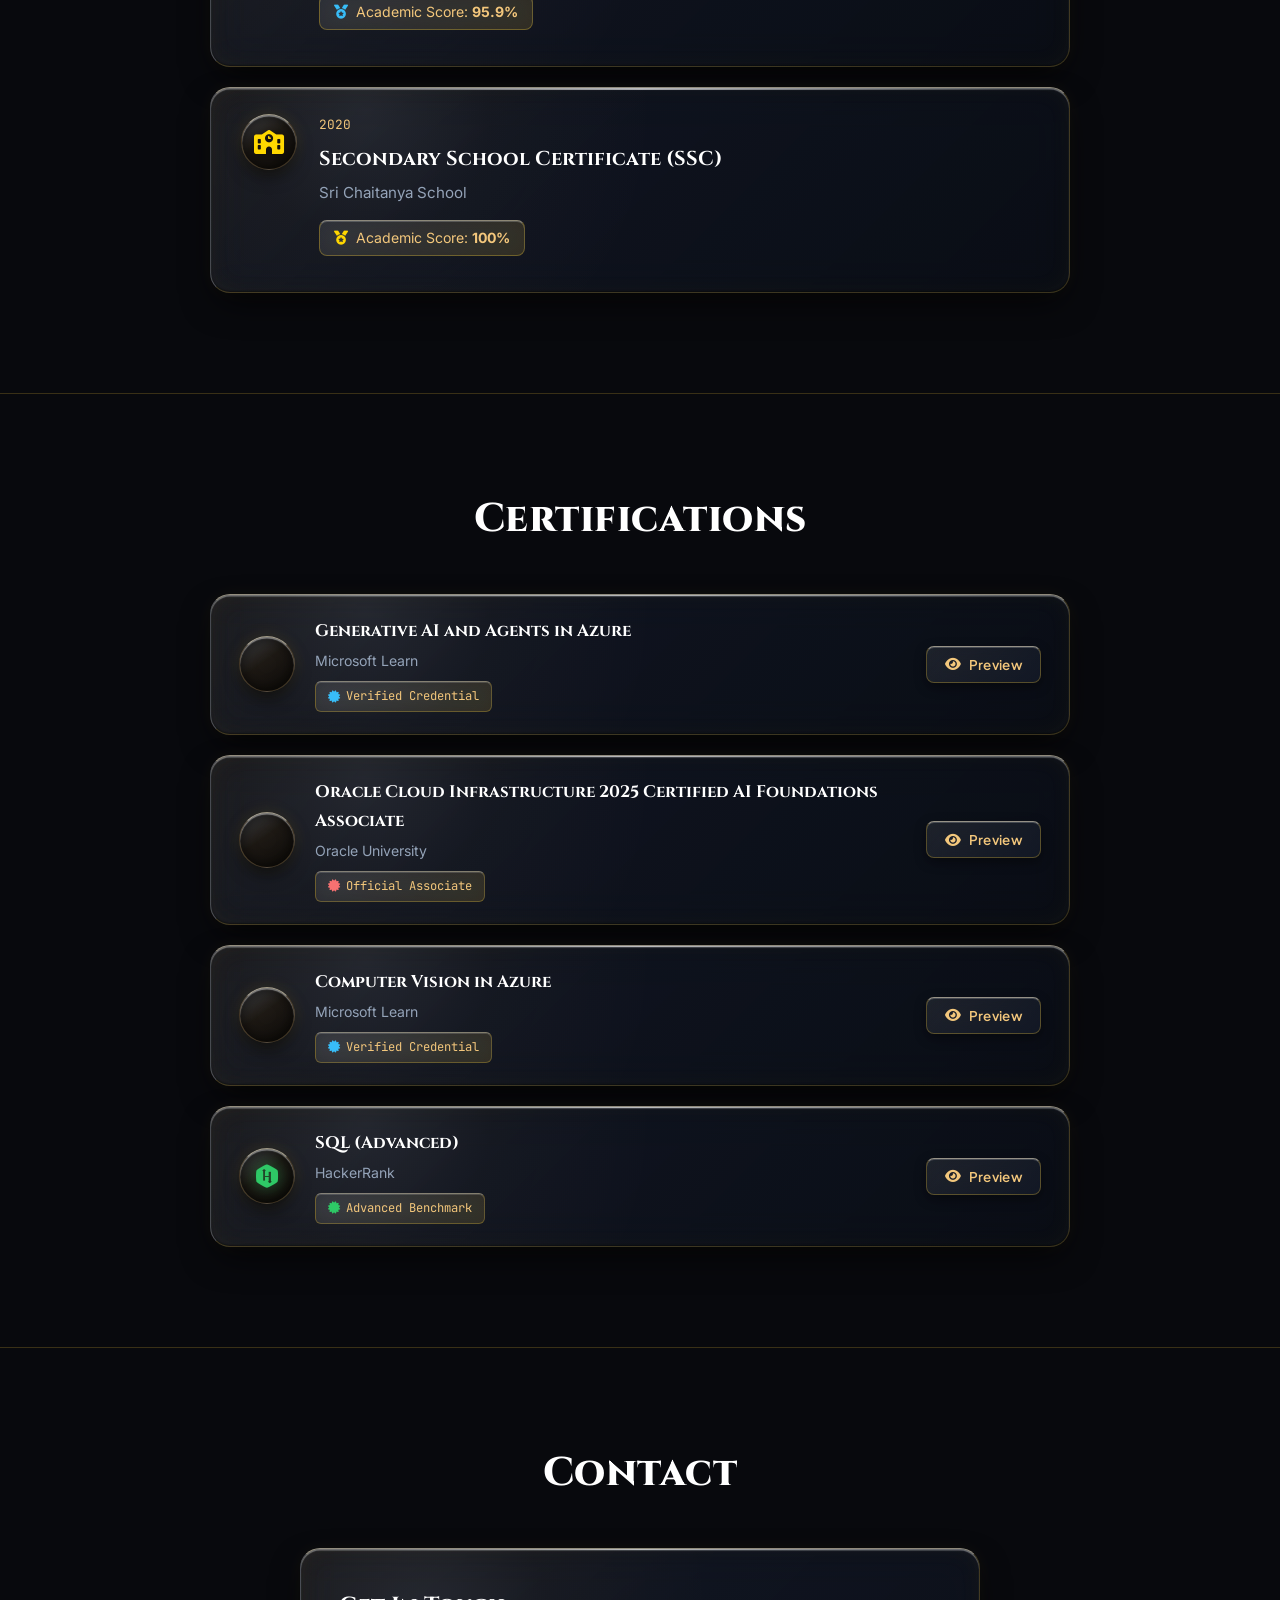
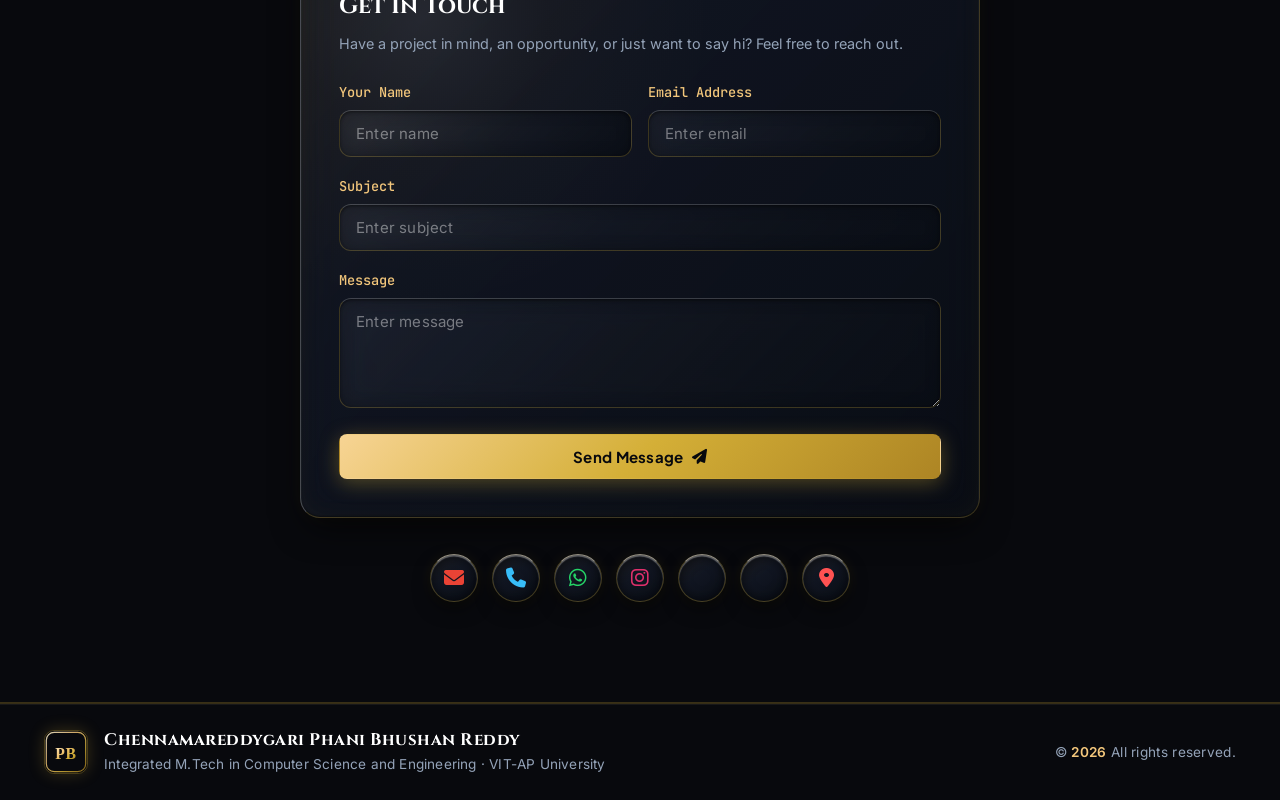
==== commit 8fb44105: "fix(touch): eliminate android and cross-platform blue tap-highlight and text selection boxes on icon" ====
--- a/index.html
+++ b/index.html
@@ -18,7 +18,7 @@
 
   <link rel="stylesheet" href="https://cdnjs.cloudflare.com/ajax/libs/font-awesome/6.5.1/css/all.min.css" />
   <link rel="stylesheet" type="text/css" href="https://cdn.jsdelivr.net/gh/devicons/devicon@latest/devicon.min.css" />
-  <link rel="stylesheet" href="style.css?v=9.4" />
+  <link rel="stylesheet" href="style.css?v=9.5" />
 </head>
 <body>
 
--- a/style.css
+++ b/style.css
@@ -55,11 +55,42 @@
   box-sizing: border-box;
   margin: 0;
   padding: 0;
+  -webkit-tap-highlight-color: transparent !important;
+  -webkit-tap-highlight-color: rgba(0, 0, 0, 0) !important;
+  -webkit-touch-callout: none !important;
   -webkit-user-select: none !important;
   -moz-user-select: none !important;
   -ms-user-select: none !important;
   user-select: none !important;
+}
+
+html, body {
+  -webkit-tap-highlight-color: transparent !important;
+  -webkit-tap-highlight-color: rgba(0, 0, 0, 0) !important;
   -webkit-touch-callout: none !important;
+  user-select: none !important;
+  -webkit-user-select: none !important;
+}
+
+/* Eliminate all browser tap highlights, blue focus outlines and active boxes */
+a, button, [role="button"], [tabindex], 
+.skill-disc-item, .skill-icon-bubble, .skill-label, 
+.social-circle-btn, .btn, .btn-cert-preview, .nav-item, 
+.luxury-card, .footer-crest, .brand-crest, .gold-pill, .tab-btn {
+  -webkit-tap-highlight-color: transparent !important;
+  -webkit-tap-highlight-color: rgba(0, 0, 0, 0) !important;
+  -webkit-touch-callout: none !important;
+  user-select: none !important;
+  -webkit-user-select: none !important;
+  outline: none !important;
+}
+
+:focus {
+  outline: none !important;
+}
+
+:focus-visible {
+  outline: none !important;
 }
 
 /* Allow text editing inside form inputs only */
@@ -71,7 +102,7 @@
   user-select: text !important;
 }
 
-/* Suppress all browser text selection highlights */
+/* Suppress all browser blue text selection highlights across all browsers */
 ::selection {
   background: transparent !important;
   color: inherit !important;
@@ -1496,10 +1527,20 @@
   padding: 0 4px;
   cursor: pointer;
   transition: transform 0.28s cubic-bezier(0.16, 1, 0.3, 1);
+  -webkit-tap-highlight-color: transparent !important;
+  -webkit-tap-highlight-color: rgba(0, 0, 0, 0) !important;
+  -webkit-touch-callout: none !important;
+  user-select: none !important;
+  -webkit-user-select: none !important;
+  outline: none !important;
 }
 
 .skill-disc-item:hover {
   transform: translateY(-5px);
+}
+
+.skill-disc-item:active {
+  transform: scale(0.94);
 }
 
 .skill-icon-bubble {
@@ -1520,6 +1561,10 @@
   font-size: 25px;
   transition: all 0.3s cubic-bezier(0.16, 1, 0.3, 1);
   position: relative;
+  pointer-events: none;
+  -webkit-tap-highlight-color: transparent !important;
+  user-select: none !important;
+  -webkit-user-select: none !important;
 }
 
 .skill-icon-bubble i {
@@ -1528,6 +1573,7 @@
   color: var(--gold-light);
   filter: drop-shadow(0 2px 5px rgba(0, 0, 0, 0.55)) saturate(120%);
   transition: all 0.3s cubic-bezier(0.16, 1, 0.3, 1);
+  pointer-events: none;
 }
 
 .skill-disc-item:hover .skill-icon-bubble {
@@ -1538,6 +1584,11 @@
     inset 0 2px 2px 0 rgba(255, 255, 255, 0.85),
     0 14px 28px -2px rgba(0, 0, 0, 0.85),
     0 0 26px rgba(243, 199, 124, 0.55);
+}
+
+.skill-disc-item:active .skill-icon-bubble {
+  border-color: rgba(243, 199, 124, 0.75);
+  box-shadow: 0 0 18px rgba(243, 199, 124, 0.4);
 }
 
 .skill-disc-item:hover .skill-icon-bubble i {
@@ -1558,6 +1609,10 @@
   word-break: keep-all;
   overflow-wrap: normal;
   text-align: center;
+  pointer-events: none;
+  -webkit-tap-highlight-color: transparent !important;
+  user-select: none !important;
+  -webkit-user-select: none !important;
 }
 
 .skill-disc-item:hover .skill-label {
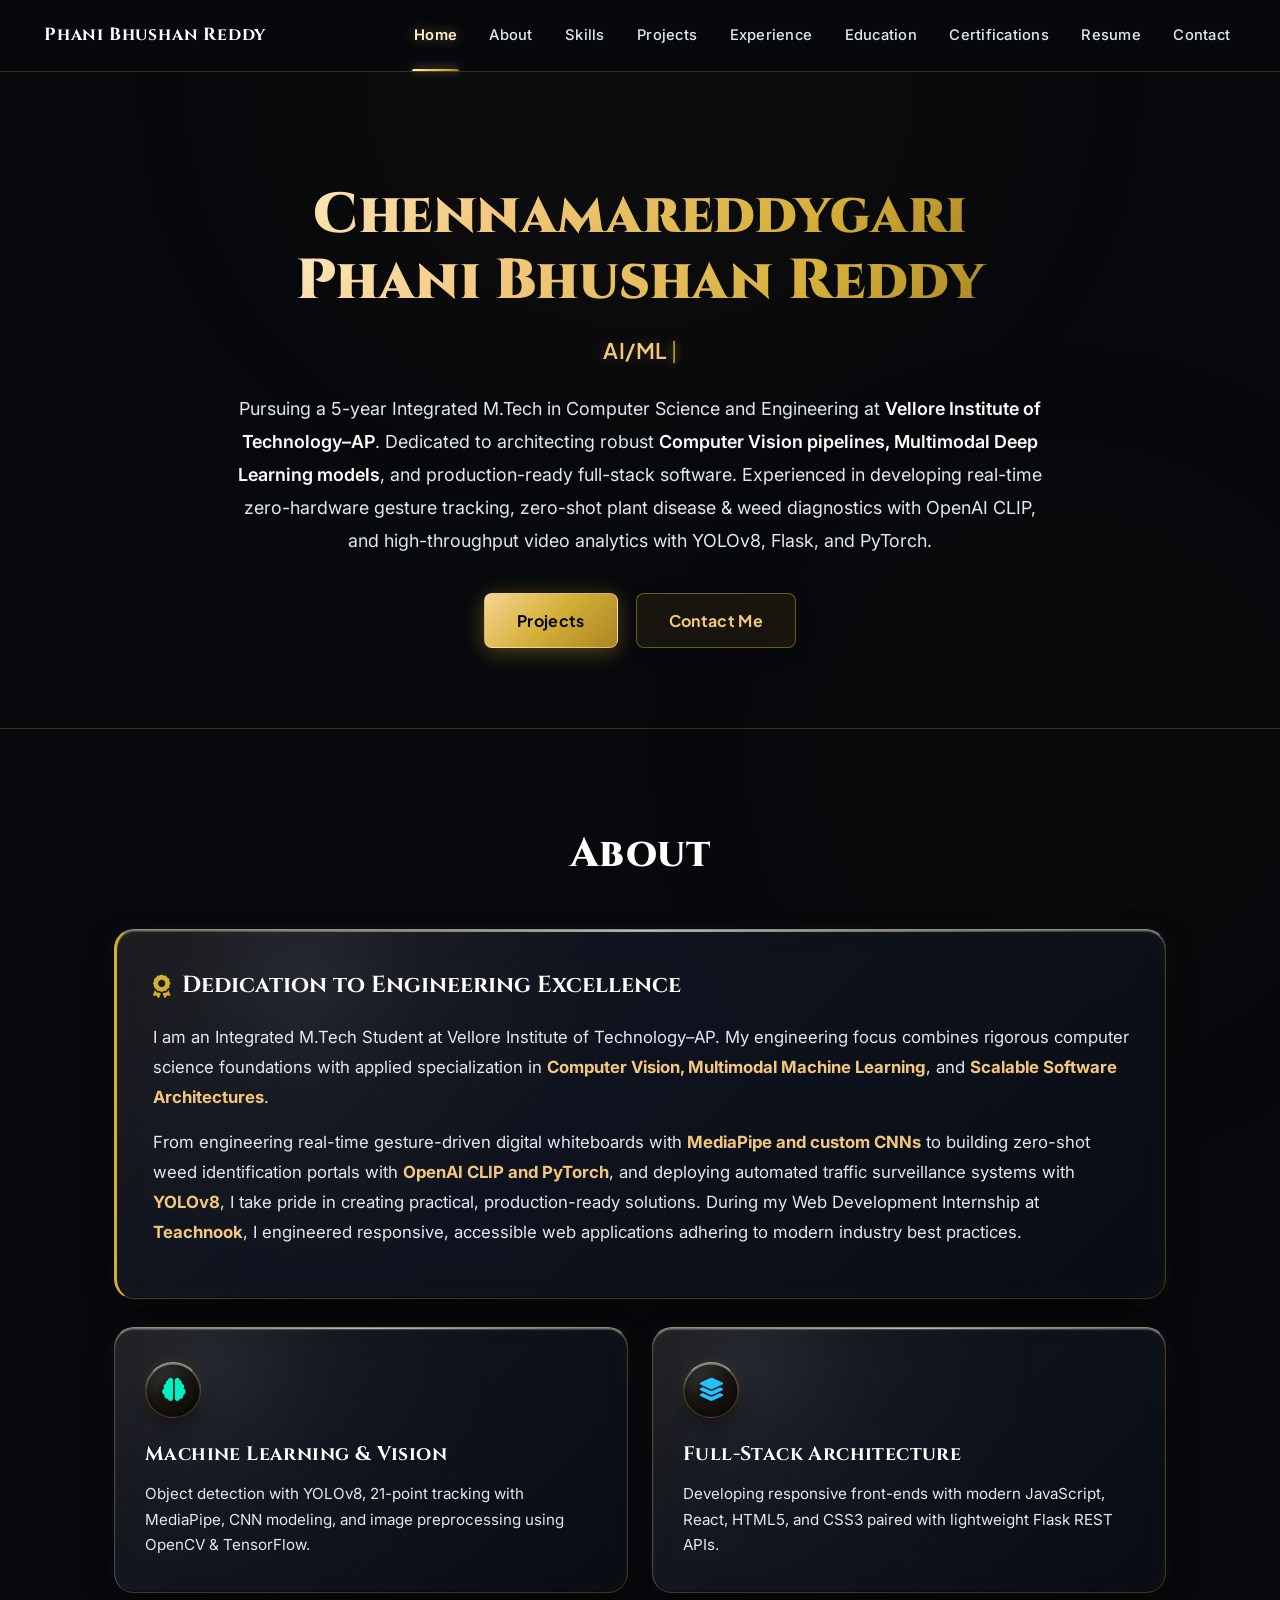
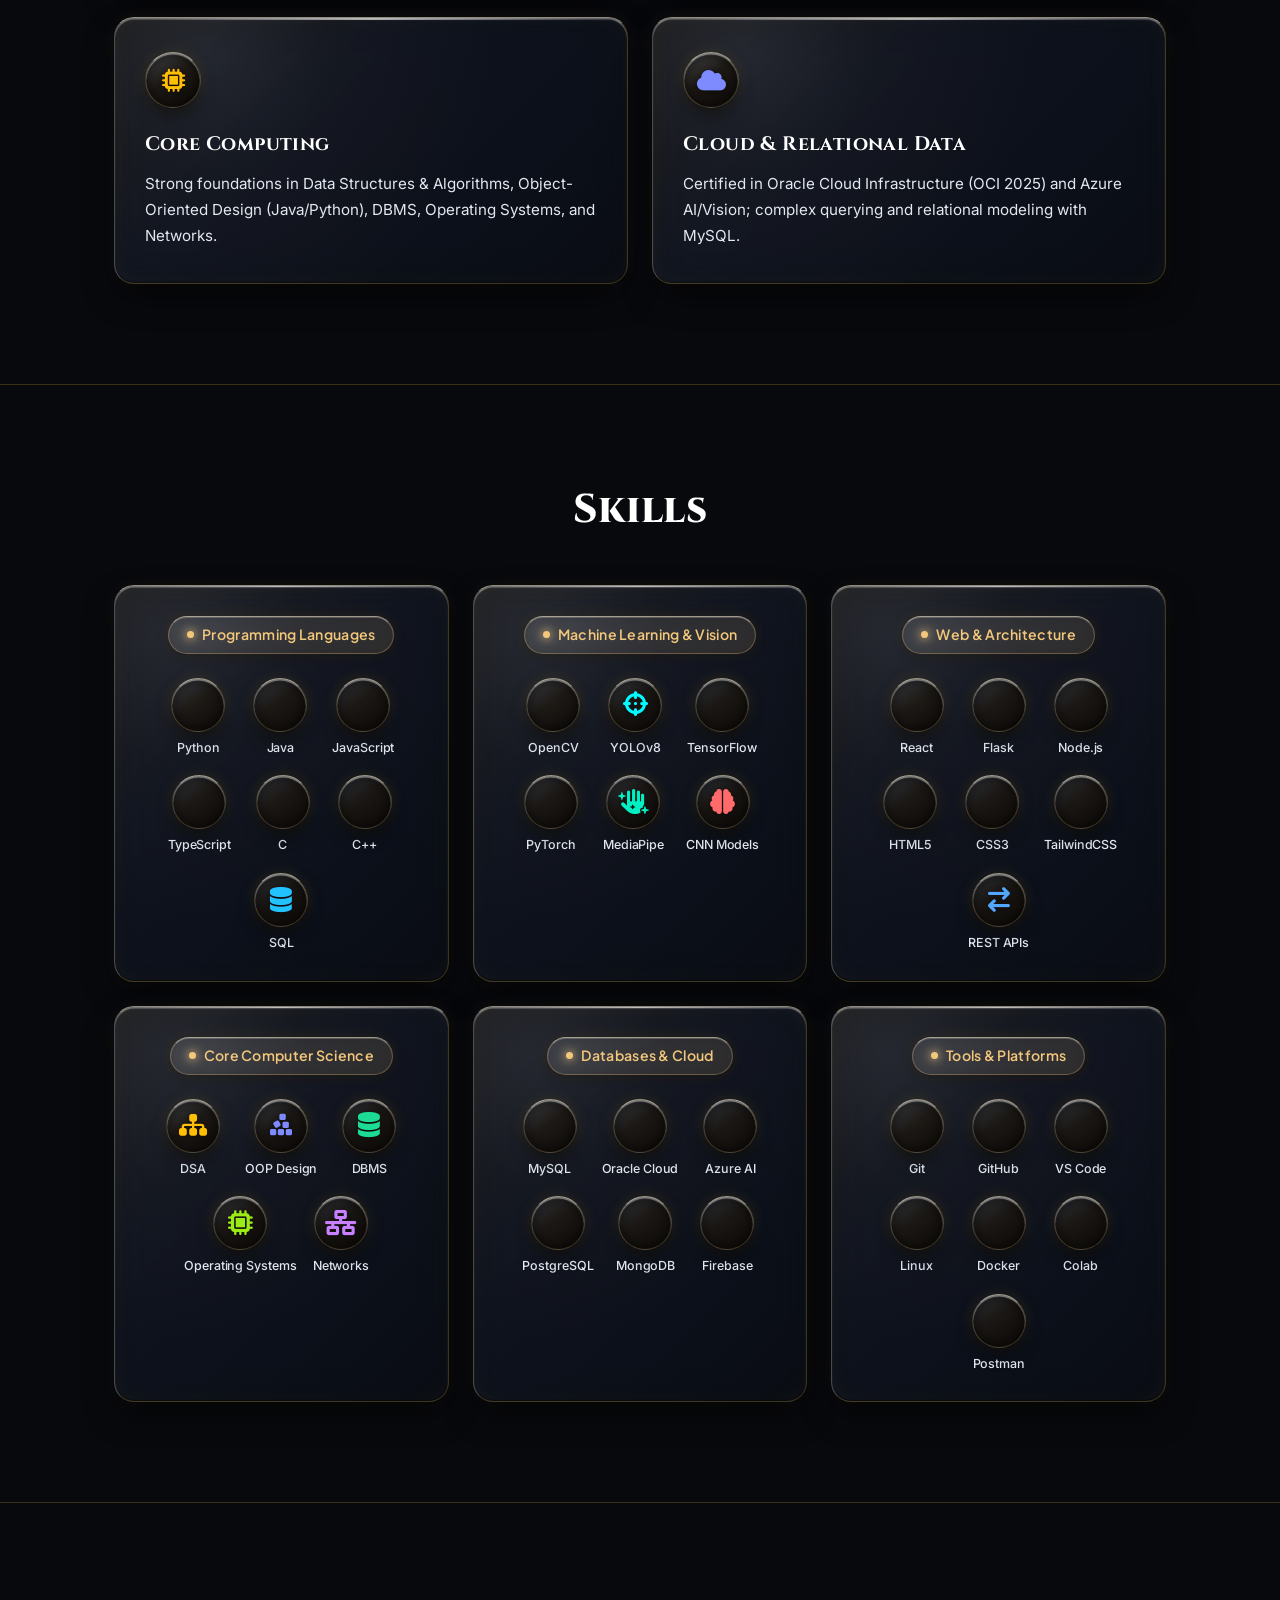
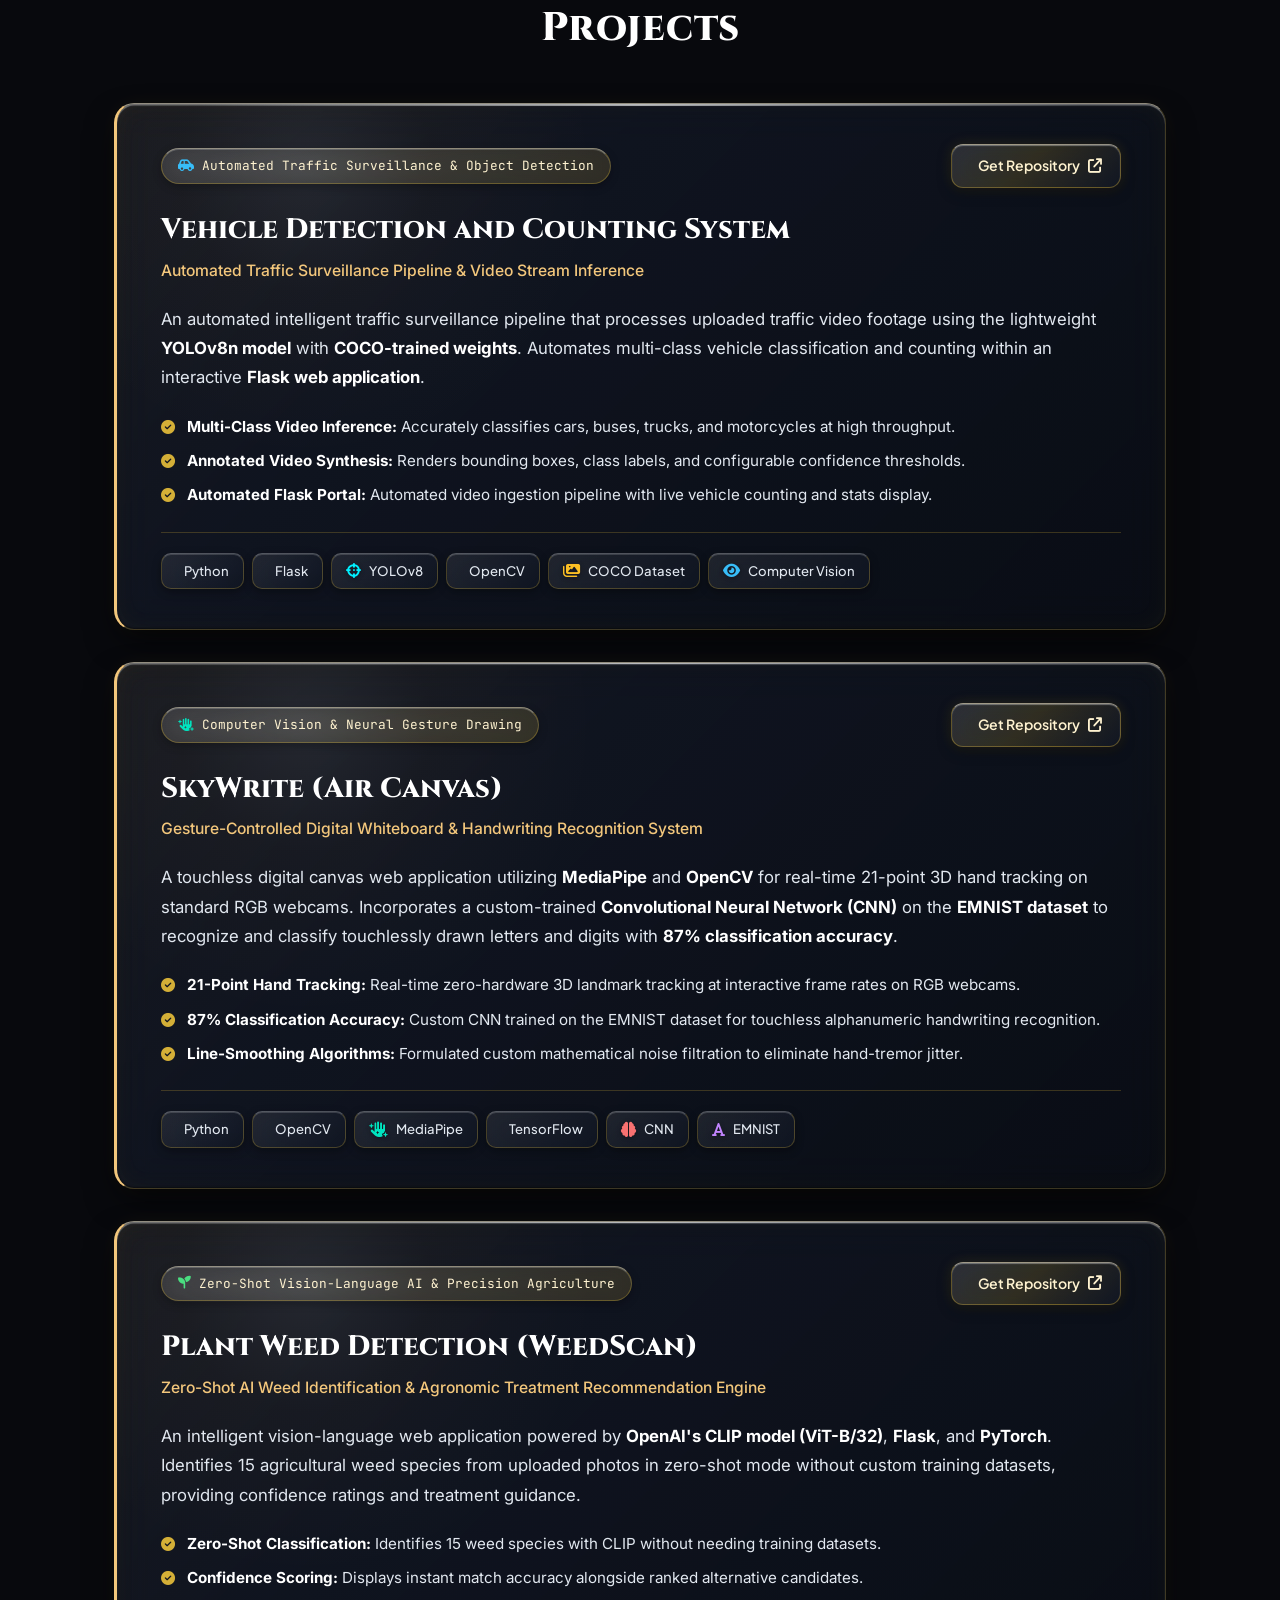
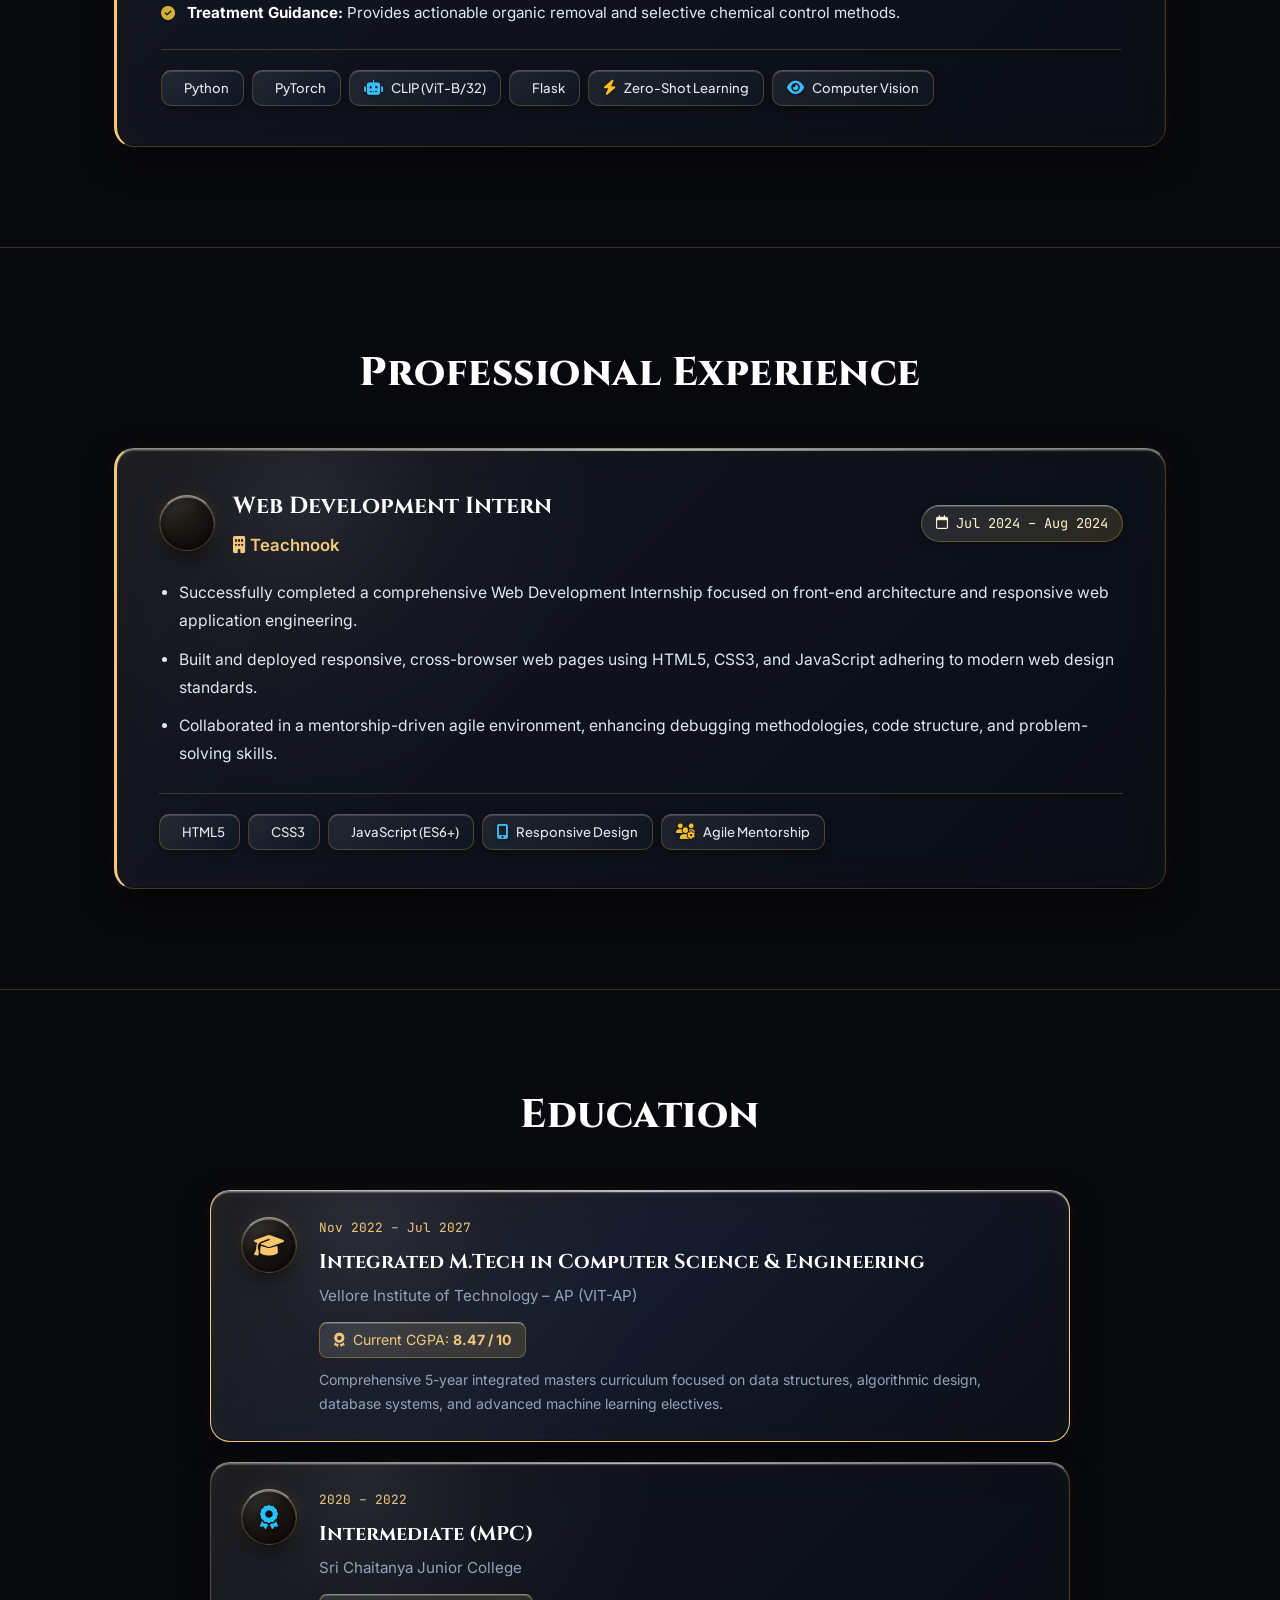
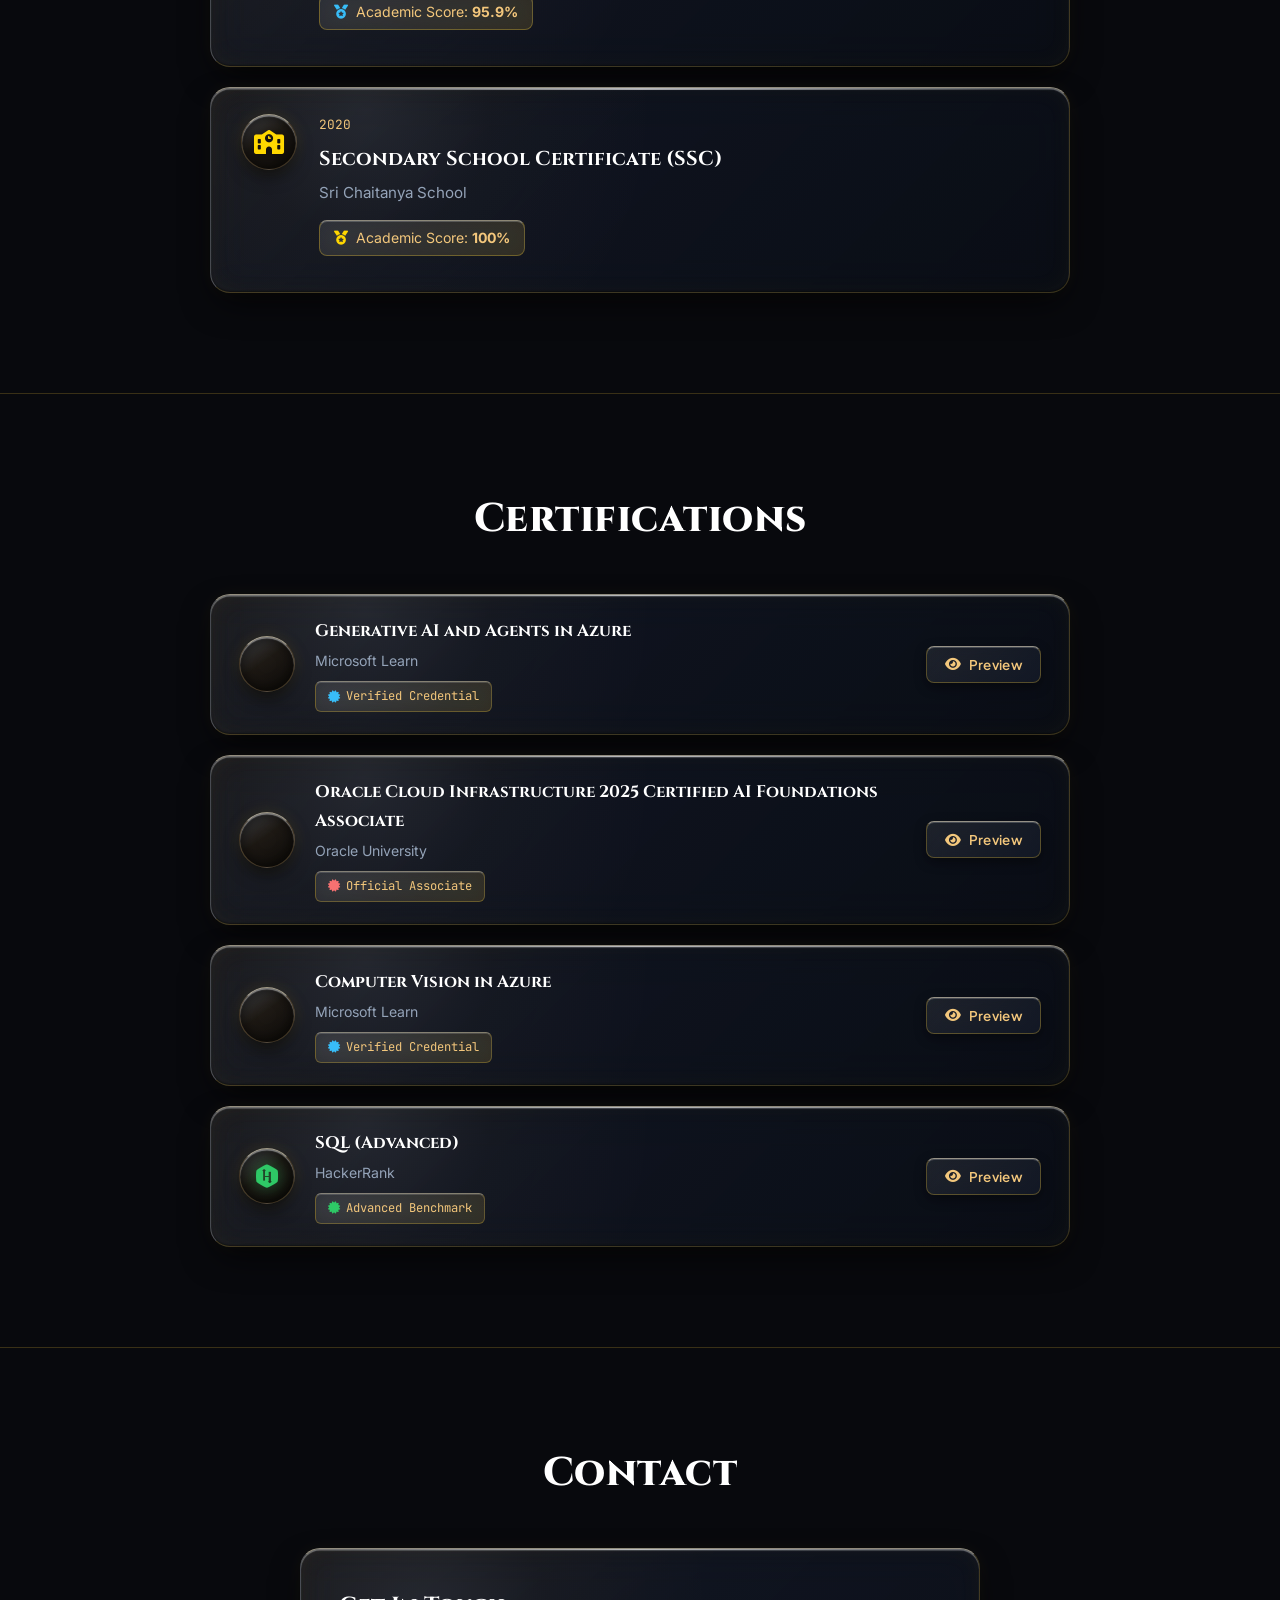
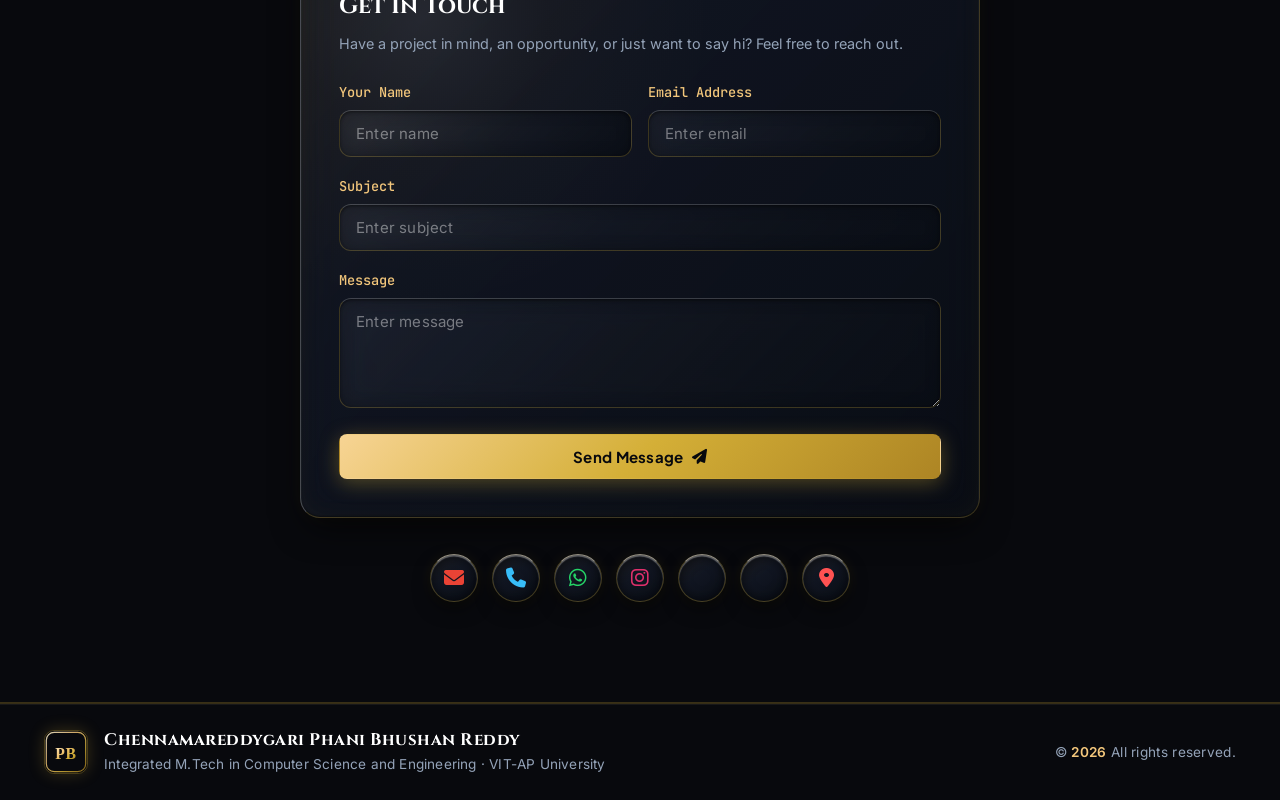
==== commit 314bf919: "feat(seo): implement Option 2 title with rich OpenGraph and Twitter card preview image" ====
--- a/index.html
+++ b/index.html
@@ -3,9 +3,31 @@
 <head>
   <meta charset="UTF-8" />
   <meta name="viewport" content="width=device-width, initial-scale=1.0, viewport-fit=cover" />
-  <title>Chennamareddygari Phani Bhushan Reddy | Software Engineering & Computer Vision</title>
-  <meta name="description" content="Official Portfolio of Chennamareddygari Phani Bhushan Reddy — Integrated M.Tech Computer Science and Engineering Student at VIT-AP University. Specializing in Computer Vision, Machine Learning, and Scalable Systems." />
+  <title>Phani Bhushan Reddy | AI/ML · Full Stack · Software Developer</title>
+  <meta name="description" content="Full Stack Developer · AI/ML Engineer · Software Developer · Computer Vision Specialist | Official Portfolio of Chennamareddygari Phani Bhushan Reddy. Integrated M.Tech CSE @ VIT-AP University." />
   <meta name="author" content="Chennamareddygari Phani Bhushan Reddy" />
+  <meta name="theme-color" content="#d4af37" />
+
+  <!-- Canonical Link -->
+  <link rel="canonical" href="https://phani424302.github.io/portfolio/" />
+
+  <!-- Open Graph / WhatsApp / LinkedIn / Telegram / Facebook -->
+  <meta property="og:type" content="website" />
+  <meta property="og:url" content="https://phani424302.github.io/portfolio/" />
+  <meta property="og:title" content="Phani Bhushan Reddy | AI/ML · Full Stack · Software Developer" />
+  <meta property="og:description" content="Full Stack Developer · AI/ML Engineer · Software Developer · Computer Vision Specialist | Official Portfolio of Chennamareddygari Phani Bhushan Reddy." />
+  <meta property="og:image" content="https://phani424302.github.io/portfolio/assets/og-preview.png" />
+  <meta property="og:image:width" content="1200" />
+  <meta property="og:image:height" content="630" />
+  <meta property="og:image:alt" content="Chennamareddygari Phani Bhushan Reddy Portfolio" />
+  <meta property="og:site_name" content="Phani Bhushan Reddy Portfolio" />
+
+  <!-- Twitter Card -->
+  <meta name="twitter:card" content="summary_large_image" />
+  <meta name="twitter:url" content="https://phani424302.github.io/portfolio/" />
+  <meta name="twitter:title" content="Phani Bhushan Reddy | AI/ML · Full Stack · Software Developer" />
+  <meta name="twitter:description" content="Full Stack Developer · AI/ML Engineer · Software Developer · Computer Vision Specialist | Official Portfolio of Chennamareddygari Phani Bhushan Reddy." />
+  <meta name="twitter:image" content="https://phani424302.github.io/portfolio/assets/og-preview.png" />
 
   <link rel="icon" type="image/svg+xml" href="assets/favicon.svg" />
 
